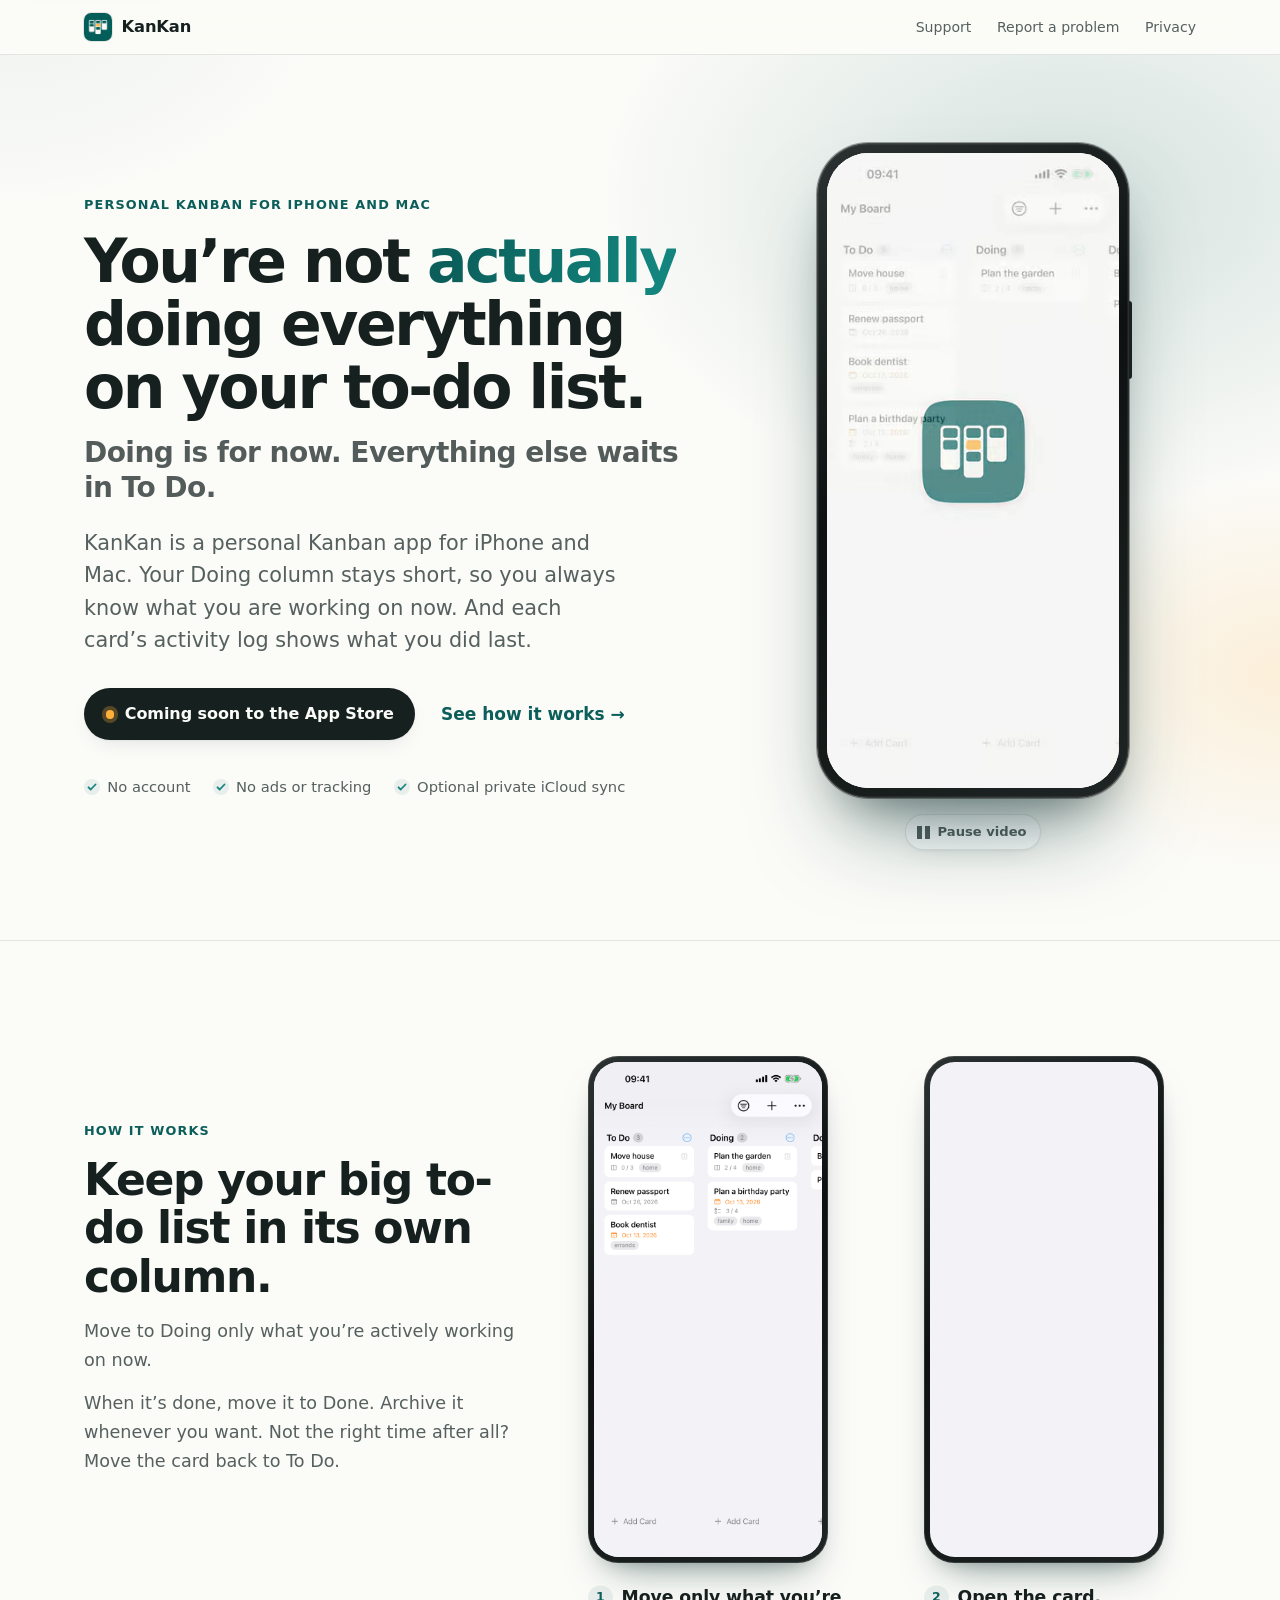
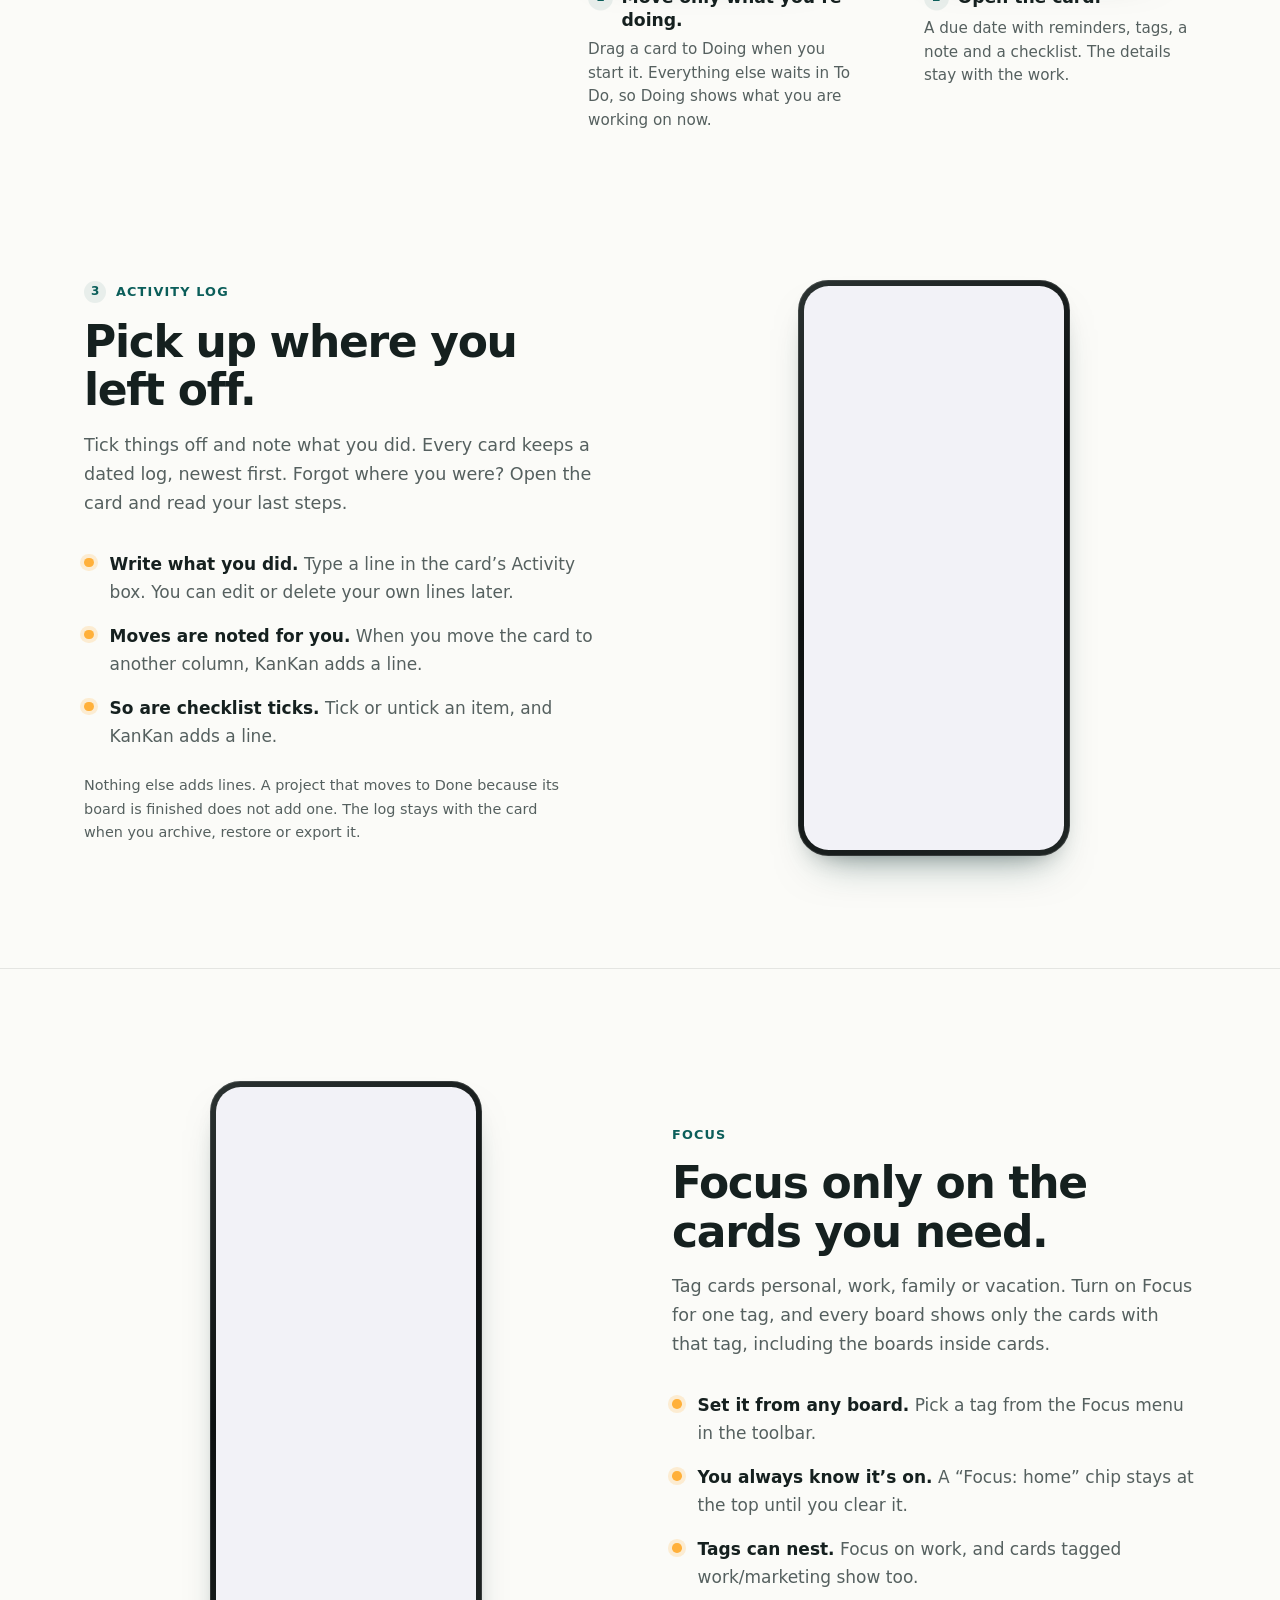
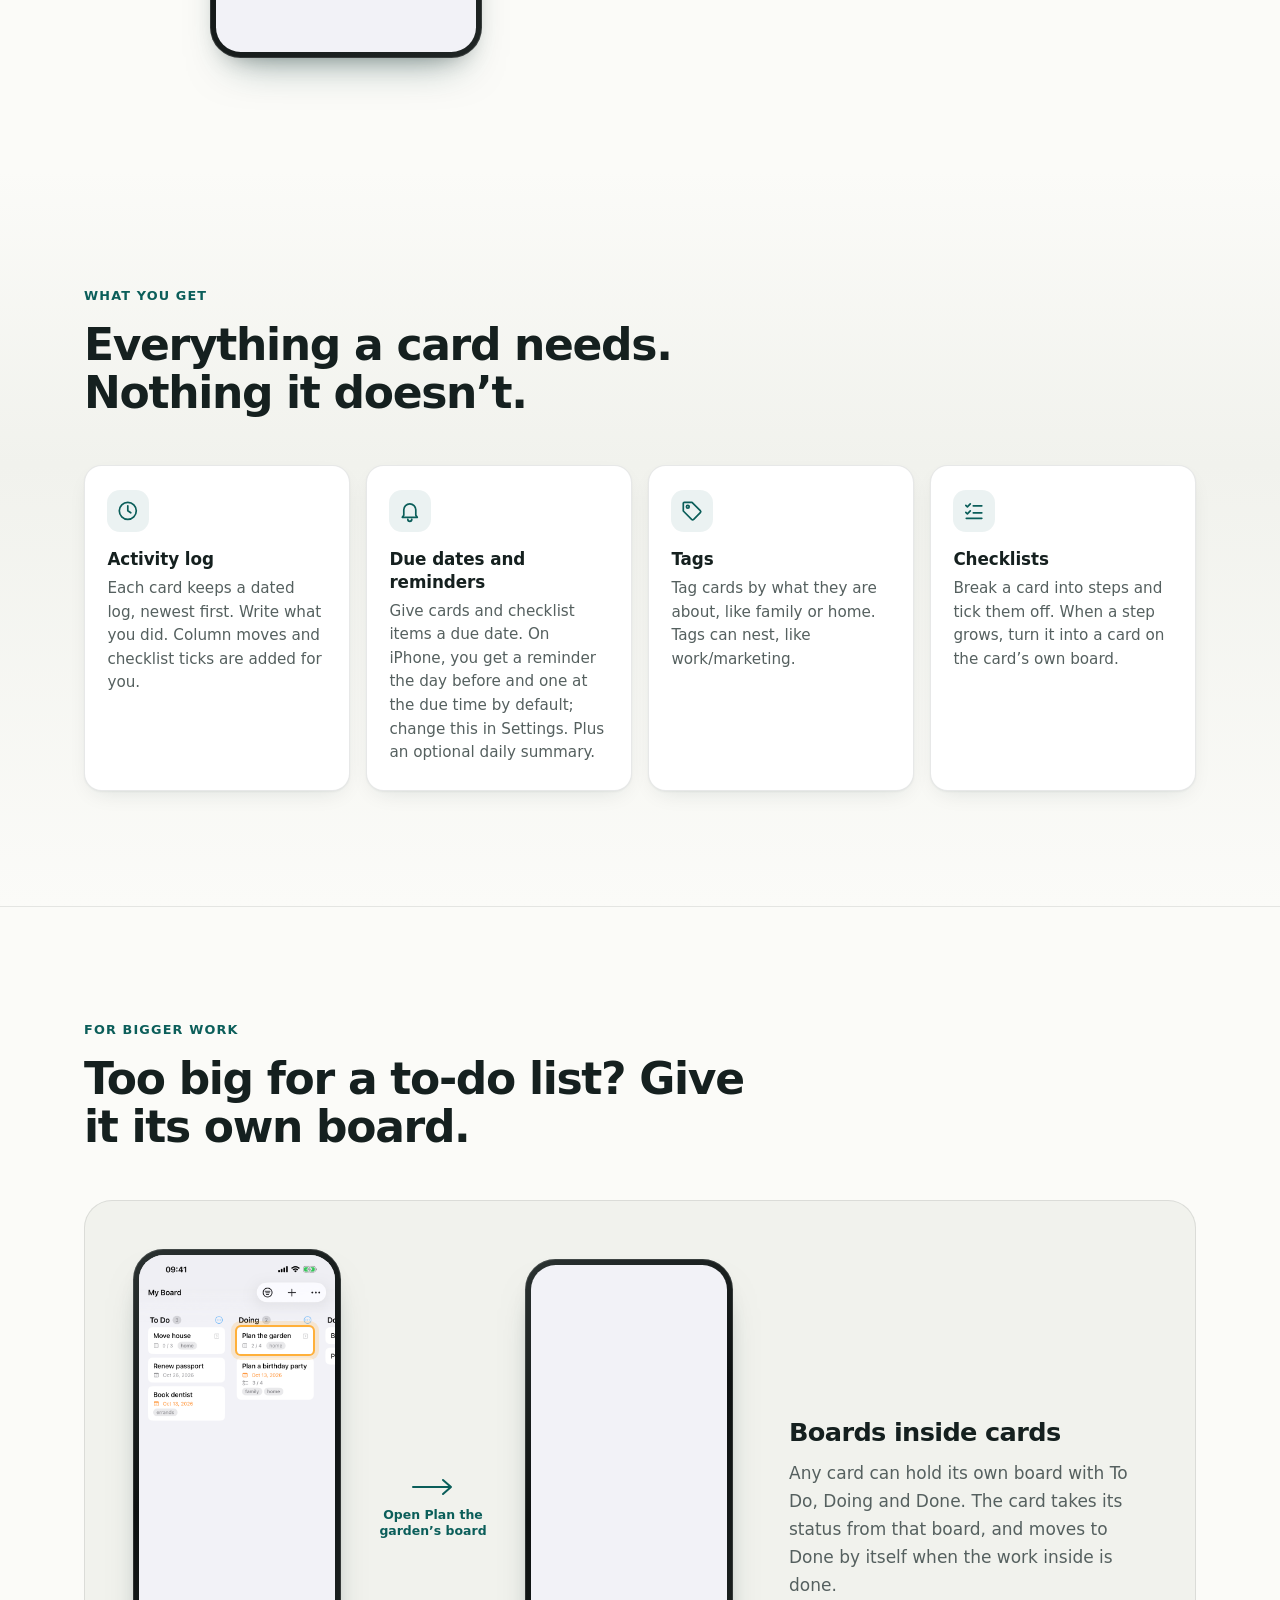
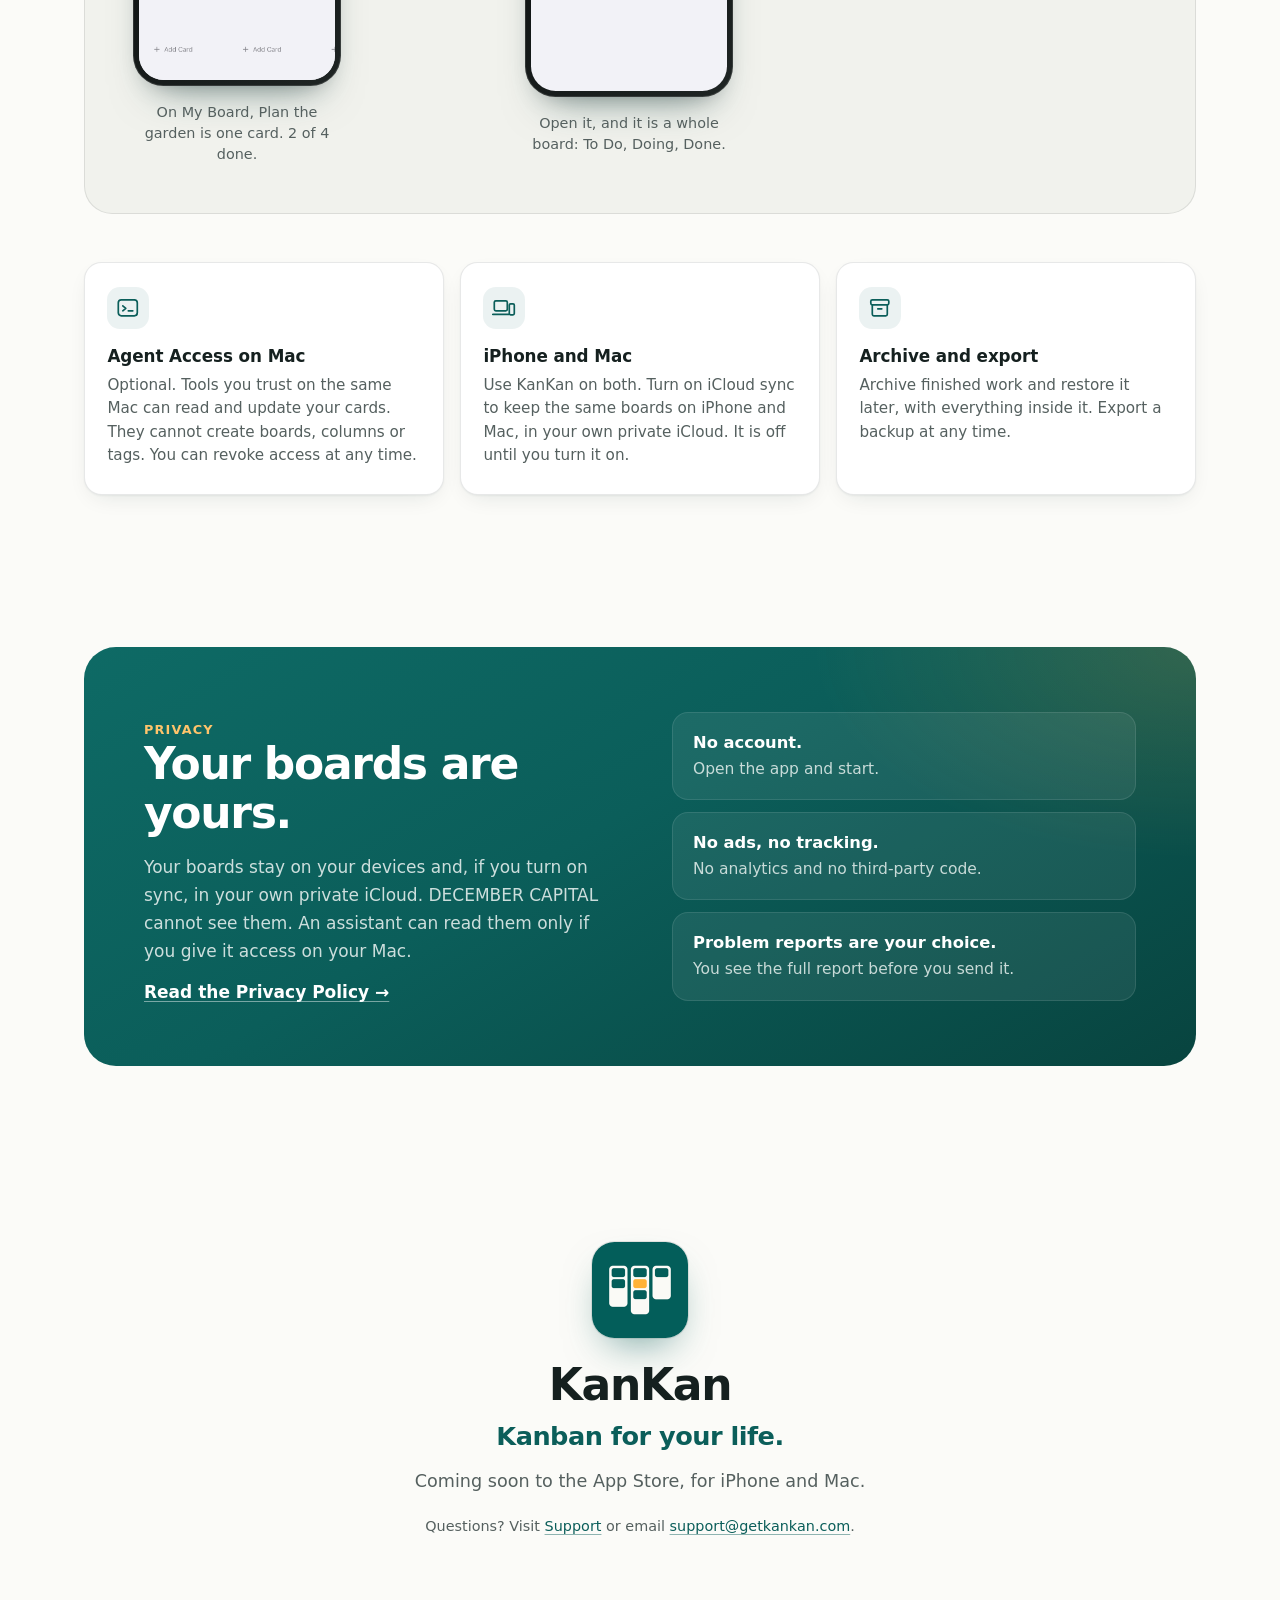
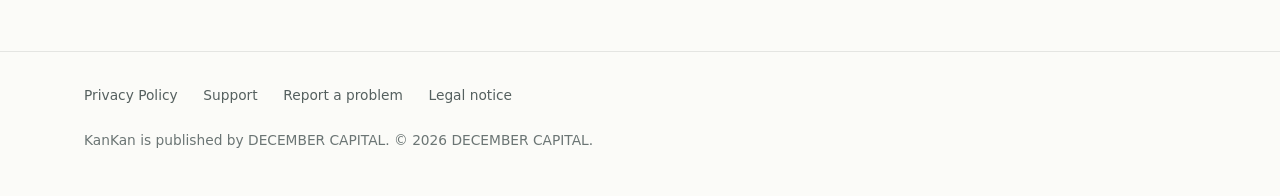
==== index.html @ d7be0c82 "New headline: "You're not actually doing everything on your to-do list." Subline "Doing is for now. " ====
<!doctype html>
<html lang="en">
<head>
<meta charset="utf-8">
<meta name="viewport" content="width=device-width,initial-scale=1">
<meta name="color-scheme" content="light dark">
<meta http-equiv="Content-Security-Policy" content="default-src 'none'; script-src 'self'; style-src 'self'; img-src 'self'; media-src 'self'; base-uri 'none'; form-action 'none'">
<meta name="referrer" content="no-referrer">
<title>KanKan: Kanban for your life, on iPhone and Mac</title>
<meta name="description" content="You&rsquo;re not actually doing everything on your to-do list. Doing is for now. KanKan is a personal Kanban app for iPhone and Mac, coming soon to the App Store.">
<link rel="canonical" href="https://getkankan.com/">
<link rel="icon" href="favicon-32.png" sizes="32x32" type="image/png">
<link rel="apple-touch-icon" href="apple-touch-icon.png">
<meta name="theme-color" content="#fbfbf8" media="(prefers-color-scheme: light)">
<meta name="theme-color" content="#0c1312" media="(prefers-color-scheme: dark)">
<meta property="og:type" content="website">
<meta property="og:site_name" content="KanKan">
<meta property="og:url" content="https://getkankan.com/">
<meta property="og:title" content="KanKan: Kanban for your life">
<meta property="og:description" content="You&rsquo;re not actually doing everything on your to-do list. Doing is for now. Everything else waits in To Do. A personal Kanban app for iPhone and Mac, coming soon to the App Store.">
<meta property="og:image" content="https://getkankan.com/og-image.png">
<meta property="og:image:width" content="1200">
<meta property="og:image:height" content="630">
<meta property="og:image:alt" content="The KanKan app icon and the words: You&rsquo;re not actually doing everything on your to-do list.">
<meta name="twitter:card" content="summary_large_image">
<meta name="twitter:title" content="KanKan: Kanban for your life">
<meta name="twitter:description" content="You&rsquo;re not actually doing everything on your to-do list. Doing is for now. A personal Kanban app for iPhone and Mac.">
<meta name="twitter:image" content="https://getkankan.com/og-image.png">
<meta name="twitter:image:alt" content="The KanKan app icon and the words: You&rsquo;re not actually doing everything on your to-do list.">
<link rel="stylesheet" href="style.css">
<script src="js/video.js" defer></script>
</head>
<body class="home">
<a class="skip" href="#main">Skip to content</a>
<div class="wrap">
<header><nav aria-label="Main"><a href="index.html"><strong>KanKan</strong></a> <a href="support.html">Support</a> <a href="contact.html">Report a problem</a> <a href="privacy.html">Privacy</a></nav></header>
<main id="main">

<section class="hero" aria-labelledby="hero-title">
<div class="inner hero-grid">
<div class="hero-copy">
<p class="eyebrow">Personal Kanban for iPhone and Mac</p>
<h1 id="hero-title">You&rsquo;re not <span class="brandword">actually</span> doing everything on your to-do list.</h1>
<p class="subline">Doing is for now. Everything else waits in To Do.</p>
<p class="lead">KanKan is a personal Kanban app for iPhone and Mac. Your Doing column stays short, so you always know what you are working on now. And each card&rsquo;s activity log shows what you did last.</p>
<div class="cta-row">
<p class="soon"><span class="dot" aria-hidden="true"></span>Coming soon to the App Store</p>
<a class="textlink" href="#how">See how it works <span aria-hidden="true">&rarr;</span></a>
</div>
<!-- APP_STORE_LINK: when the app is live, replace the "Coming soon" paragraph above with a link to the App Store URL. Use Apple's official badge artwork only as Apple's marketing guidelines allow. -->
<ul class="hero-facts">
<li>No account</li>
<li>No ads or tracking</li>
<li>Optional private iCloud sync</li>
</ul>
</div>
<figure class="device">
<div class="phone">
<div class="screen">
<picture><source srcset="media/kankan-preview-poster-dark.png" media="(prefers-color-scheme: dark)"><img class="poster" src="media/kankan-preview-poster.png" width="1320" height="2868" alt="The KanKan app icon."></picture>
<video id="hero-video" muted loop playsinline preload="none" disablepictureinpicture disableremoteplayback aria-hidden="true" tabindex="-1">
<source src="media/kankan-preview-dark.mp4" type="video/mp4" media="(prefers-color-scheme: dark)">
<source src="media/kankan-preview-dark.webm" type="video/webm" media="(prefers-color-scheme: dark)">
<source src="media/kankan-preview.mp4" type="video/mp4">
<source src="media/kankan-preview.webm" type="video/webm">
</video>
</div>
</div>
<figcaption class="vh">A 27-second screen recording of KanKan on iPhone, without sound. It starts on the KanKan app icon and fades into the app. On My Board, the card Plan a birthday party is dragged from To Do to Doing. The cards left in To Do show their due dates. The card opens, the checklist item Order the cake is ticked, and the line Ordered the cake: lemon, for 12 is typed into its activity log. The log shows the latest steps. Back on My Board, the card Plan the garden opens, then its own board. The clip ends on the KanKan icon with the words: Kanban for your life.</figcaption>
<button type="button" class="vbtn" id="vbtn" hidden><span class="vbtn-icon" aria-hidden="true"></span><span class="vbtn-label">Pause video</span></button>
</figure>
</div>
</section>

<section id="how" class="how" aria-labelledby="how-title">
<div class="inner">
<p class="eyebrow">How it works</p>
<h2 id="how-title">Keep your big to-do list in its own column.</h2>
<p class="section-lead">Move to Doing only what you&rsquo;re actively working on now.</p>
<p class="section-lead">When it&rsquo;s done, move it to Done. Archive it whenever you want. Not the right time after all? Move the card back to To Do.</p>
<ol class="walk walk-2">
<li>
<figure class="mini-phone"><picture><source srcset="img/app/lean-board-dark.png" media="(prefers-color-scheme: dark)"><img src="img/app/lean-board.png" width="1320" height="2868" loading="lazy" decoding="async" alt="My Board. To Do holds Move house, Renew passport and Book dentist, with due dates and tags. Doing holds only two cards: Plan the garden, with board progress 2 of 4, and Plan a birthday party, with a due date and checklist 3 of 4."></picture></figure>
<h3>Move only what you&rsquo;re doing.</h3>
<p>Drag a card to Doing when you start it. Everything else waits in To Do, so Doing shows what you are working on now.</p>
</li>
<li>
<figure class="mini-phone"><picture><source srcset="img/app/card-detail-dark.png" media="(prefers-color-scheme: dark)"><img src="img/app/card-detail.png" width="1320" height="2868" loading="lazy" decoding="async" alt="The card Plan a birthday party. Due Oct 13, 2026 at 09:00 with default reminders, the tags family and home, the note Saturday, 3 pm. Twelve guests, and a checklist at 3 of 4."></picture></figure>
<h3>Open the card.</h3>
<p>A due date with reminders, tags, a note and a checklist. The details stay with the work.</p>
</li>
</ol>
</div>
</section>

<section id="activity" class="activity" aria-labelledby="activity-title">
<div class="inner act-grid">
<div class="act-copy">
<p class="eyebrow"><span class="stepnum" aria-hidden="true">3</span>Activity log</p>
<h2 id="activity-title">Pick up where you left off.</h2>
<p class="section-lead">Tick things off and note what you did. Every card keeps a dated log, newest first. Forgot where you were? Open the card and read your last steps.</p>
<ul class="act-list">
<li><strong>Write what you did.</strong> Type a line in the card&rsquo;s Activity box. You can edit or delete your own lines later.</li>
<li><strong>Moves are noted for you.</strong> When you move the card to another column, KanKan adds a line.</li>
<li><strong>So are checklist ticks.</strong> Tick or untick an item, and KanKan adds a line.</li>
</ul>
<p class="meta">Nothing else adds lines. A project that moves to Done because its board is finished does not add one. The log stays with the card when you archive, restore or export it.</p>
</div>
<div class="act-shots">
<figure class="mini-phone"><picture><source srcset="img/app/activity-log-dark.png" media="(prefers-color-scheme: dark)"><img src="img/app/activity-log.png" width="1320" height="2868" loading="lazy" decoding="async" alt="The checklist and Activity log of Plan a birthday party. Order the cake is ticked. The log, newest first: Ordered the cake: lemon, for 12. Ticked: Order the cake. Moved: To Do to Doing. Venue confirmed for Saturday, 3 pm. Asked Sam for the final guest list. Ticked: Book the venue. Ticked: Send invitations. Each line has a date and time."></picture></figure>
</div>
</div>
</section>

<section id="focus" class="activity focus-sec" aria-labelledby="focus-title">
<div class="inner act-grid">
<div class="act-shots">
<figure class="mini-phone"><picture><source srcset="img/app/focus-dark.png" media="(prefers-color-scheme: dark)"><img src="img/app/focus.png" width="1320" height="2868" loading="lazy" decoding="async" alt="My Board with the chip Focus: home. Only cards tagged home are shown: Move house in To Do, and Plan the garden and Plan a birthday party in Doing."></picture></figure>
</div>
<div class="act-copy">
<p class="eyebrow">Focus</p>
<h2 id="focus-title">Focus only on the cards you need.</h2>
<p class="section-lead">Tag cards personal, work, family or vacation. Turn on Focus for one tag, and every board shows only the cards with that tag, including the boards inside cards.</p>
<ul class="act-list">
<li><strong>Set it from any board.</strong> Pick a tag from the Focus menu in the toolbar.</li>
<li><strong>You always know it&rsquo;s on.</strong> A &ldquo;Focus: home&rdquo; chip stays at the top until you clear it.</li>
<li><strong>Tags can nest.</strong> Focus on work, and cards tagged work/marketing show too.</li>
</ul>
</div>
</div>
</section>

<section id="features" class="features" aria-labelledby="features-title">
<div class="inner">
<p class="eyebrow">What you get</p>
<h2 id="features-title">Everything a card needs. Nothing it doesn&rsquo;t.</h2>
<ul class="feature-grid fg-4">
<li><svg class="ficon" viewBox="0 0 24 24" aria-hidden="true"><circle cx="12" cy="12" r="8.5"/><path d="M12 7v5l3 2"/></svg><h3>Activity log</h3><p>Each card keeps a dated log, newest first. Write what you did. Column moves and checklist ticks are added for you.</p></li>
<li><svg class="ficon" viewBox="0 0 24 24" aria-hidden="true"><path d="M6 16.5V11a6 6 0 0 1 12 0v5.5l1.5 2h-15zM10 20.5a2 2 0 0 0 4 0"/></svg><h3>Due dates and reminders</h3><p>Give cards and checklist items a due date. On iPhone, you get a reminder the day before and one at the due time by default; change this in Settings. Plus an optional daily summary.</p></li>
<li><svg class="ficon" viewBox="0 0 24 24" aria-hidden="true"><path d="M3.5 12.2V4.5a1 1 0 0 1 1-1h7.7l8.3 8.3a1.5 1.5 0 0 1 0 2.1l-6.6 6.6a1.5 1.5 0 0 1-2.1 0z"/><circle cx="8" cy="8" r="1.4"/></svg><h3>Tags</h3><p>Tag cards by what they are about, like family or home. Tags can nest, like work/marketing.</p></li>
<li><svg class="ficon" viewBox="0 0 24 24" aria-hidden="true"><path d="M4 6.5l1.6 1.6L8.5 5M4 13.5l1.6 1.6 2.9-3.1M11.5 7h8.5M11.5 14h8.5M4.5 19.5h15.5"/></svg><h3>Checklists</h3><p>Break a card into steps and tick them off. When a step grows, turn it into a card on the card&rsquo;s own board.</p></li>
</ul>
</div>
</section>

<section id="bigger" class="bigger" aria-labelledby="bigger-title">
<div class="inner">
<p class="eyebrow">For bigger work</p>
<h2 id="bigger-title">Too big for a to-do list? Give it its own board.</h2>
<div class="nest2">
<figure class="nest-step">
<div class="mini-phone"><div class="hl"><picture><source srcset="img/app/lean-board-dark.png" media="(prefers-color-scheme: dark)"><img src="img/app/lean-board.png" width="1320" height="2868" loading="lazy" decoding="async" alt="My Board. In the Doing column, the card Plan the garden shows a board icon and 2 / 4."></picture><span class="ring" aria-hidden="true"></span></div></div>
<figcaption>On My Board, Plan the garden is one card. 2 of 4 done.</figcaption>
</figure>
<div class="nest-arrow" aria-hidden="true"><svg viewBox="0 0 48 24" width="48" height="24" fill="none" stroke="currentColor" stroke-width="2" stroke-linecap="round" stroke-linejoin="round"><path d="M4 12h38M34 5l8 7-8 7"/></svg><span>Open Plan the garden&rsquo;s board</span></div>
<figure class="nest-step">
<div class="mini-phone"><picture><source srcset="img/app/sub-board-dark.png" media="(prefers-color-scheme: dark)"><img src="img/app/sub-board.png" width="1320" height="2868" loading="lazy" decoding="async" alt="The board inside the card Plan the garden. To Do: Plant tomatoes. Doing: Build raised beds, due Oct 17, 2026, checklist 2 of 4."></picture></div>
<figcaption>Open it, and it is a whole board: To Do, Doing, Done.</figcaption>
</figure>
<div class="nest-text"><h3>Boards inside cards</h3><p>Any card can hold its own board with To Do, Doing and Done. The card takes its status from that board, and moves to Done by itself when the work inside is done.</p></div>
</div>
<ul class="feature-grid fg-3">
<li><svg class="ficon" viewBox="0 0 24 24" aria-hidden="true"><rect x="2.5" y="4" width="19" height="16" rx="3"/><path d="M7 10l3 2.5L7 15M12.5 15h4.5"/></svg><h3>Agent Access on Mac</h3><p>Optional. Tools you trust on the same Mac can read and update your cards. They cannot create boards, columns or tags. You can revoke access at any time.</p></li>
<li><svg class="ficon" viewBox="0 0 24 24" aria-hidden="true"><rect x="2.5" y="5" width="13" height="10" rx="1.5"/><path d="M1 18.5h16"/><rect x="17.5" y="8" width="5" height="11" rx="1.3"/></svg><h3>iPhone and Mac</h3><p>Use KanKan on both. Turn on iCloud sync to keep the same boards on iPhone and Mac, in your own private iCloud. It is off until you turn it on.</p></li>
<li><svg class="ficon" viewBox="0 0 24 24" aria-hidden="true"><rect x="3" y="4" width="18" height="5" rx="1.5"/><path d="M4.5 9v9.5a1.5 1.5 0 0 0 1.5 1.5h12a1.5 1.5 0 0 0 1.5-1.5V9M10 13h4"/></svg><h3>Archive and export</h3><p>Archive finished work and restore it later, with everything inside it. Export a backup at any time.</p></li>
</ul>
</div>
</section>

<section class="privacy-band" aria-labelledby="privacy-title">
<div class="inner">
<div class="band">
<div>
<p class="eyebrow">Privacy</p>
<h2 id="privacy-title">Your boards are yours.</h2>
<p>Your boards stay on your devices and, if you turn on sync, in your own private iCloud. DECEMBER CAPITAL cannot see them. An assistant can read them only if you give it access on your Mac.</p>
<p><a href="privacy.html">Read the Privacy Policy <span aria-hidden="true">&rarr;</span></a></p>
</div>
<ul class="band-list">
<li><strong>No account.</strong> Open the app and start.</li>
<li><strong>No ads, no tracking.</strong> No analytics and no third-party code.</li>
<li><strong>Problem reports are your choice.</strong> You see the full report before you send it.</li>
</ul>
</div>
</div>
</section>

<section class="closing" aria-labelledby="closing-title">
<div class="inner">
<img class="closing-icon" src="img/kankan-icon-192.png" width="96" height="96" alt="KanKan app icon">
<h2 id="closing-title">KanKan</h2>
<p class="tagline">Kanban for your life.</p>
<p class="closing-lead">Coming soon to the App Store, for iPhone and Mac.</p>
<p class="meta">Questions? Visit <a href="support.html">Support</a> or email <a href="mailto:support@getkankan.com">support@getkankan.com</a>.</p>
</div>
</section>

</main>
<footer><a href="privacy.html">Privacy Policy</a><a href="support.html">Support</a><a href="contact.html">Report a problem</a><a href="mentions-legales.html">Legal notice</a><p>KanKan is published by DECEMBER CAPITAL. &copy; 2026 DECEMBER CAPITAL.</p></footer>
</div>
</body>
</html>
---- style.css ----
/* KanKan website. One shared stylesheet. No external fonts or assets. */

:root{
  --bg:#fbfbf8;--bg-elev:#ffffff;--fg:#15201f;--muted:#55605f;--faint:#6b7574;
  --brand:#0b5e5a;--brand-ink:#fafaf6;--brand-soft:rgba(11,94,90,.08);
  --accent:#ffb03a;--accent-soft:rgba(255,176,58,.2);--accent-ink:#8a5300;
  --link:#0b5e5a;--focus:#0b7c76;
  --rule:rgba(21,32,31,.1);--card:#f1f2ed;
  --shadow:0 1px 2px rgba(11,42,40,.05),0 8px 24px -10px rgba(11,42,40,.14);
  --error:#b3261e;--ok:#1e7a3a;--field:#fff;
  --header-bg:rgba(251,251,248,.78);
  --radius:1.1rem;--max:72rem;
  color-scheme:light dark;
}
@media (prefers-color-scheme:dark){:root{
  --bg:#0c1312;--bg-elev:#141d1c;--fg:#ecf1ef;--muted:#a3b0ae;--faint:#83908e;
  --brand:#0e5a56;--brand-ink:#f4f7f5;--brand-soft:rgba(94,208,197,.1);
  --accent:#ffb03a;--accent-soft:rgba(255,176,58,.16);--accent-ink:#ffc46b;
  --link:#6fd3c8;--focus:#6fd3c8;
  --rule:rgba(236,241,239,.1);--card:#162120;
  --shadow:0 1px 2px rgba(0,0,0,.3),0 10px 28px -12px rgba(0,0,0,.55);
  --error:#ff8a80;--ok:#7ddc94;--field:#141d1c;
  --header-bg:rgba(12,19,18,.72);
}}

*{box-sizing:border-box}
html{-webkit-text-size-adjust:100%;text-size-adjust:100%;scroll-padding-top:4.5rem}
@media (prefers-reduced-motion:no-preference){html{scroll-behavior:smooth}}
body{margin:0;background:var(--bg);color:var(--fg);font:17px/1.65 system-ui,-apple-system,BlinkMacSystemFont,"Segoe UI",Roboto,"Helvetica Neue",sans-serif;-webkit-font-smoothing:antialiased;-moz-osx-font-smoothing:grayscale;overflow-x:clip;text-rendering:optimizeLegibility}
img,svg,video{display:block;max-width:100%}

/* Page column (legal, support, contact, 404) */
.wrap{max-width:42rem;margin:0 auto;padding:0 1.25rem 0}
main{padding:2.5rem 0 4rem}

/* Type */
h1{font-size:clamp(2.1rem,5.5vw,2.75rem);line-height:1.08;letter-spacing:-.03em;font-weight:700;margin:1rem 0 1rem}
h2{font-size:1.4rem;line-height:1.25;letter-spacing:-.015em;font-weight:650;margin:2.75rem 0 .6rem}
h3{font-size:1.06rem;line-height:1.35;letter-spacing:-.005em;font-weight:620;margin:1.75rem 0 .3rem}
p,li{margin:.6rem 0}
ul,ol{padding-left:1.3rem}
strong{font-weight:620}
a{color:var(--link);text-decoration-thickness:.07em;text-underline-offset:.18em;text-decoration-color:color-mix(in srgb,currentColor 45%,transparent)}
a:hover{text-decoration-color:currentColor}
code{font-family:ui-monospace,SFMono-Regular,Menlo,monospace;font-size:.86em;background:var(--card);border-radius:.35rem;padding:.12em .38em;word-break:break-word}
.lead{font-size:1.2rem;line-height:1.55;color:var(--muted)}
.meta{color:var(--muted);font-size:.9rem}
.note{background:var(--card);border:1px solid var(--rule);border-radius:var(--radius);padding:.35rem 1.25rem}
p.note{padding:1rem 1.25rem}

/* Focus */
:focus{outline:none}
:focus-visible{outline:3px solid var(--focus);outline-offset:3px;border-radius:.3rem}
.badge:focus,a:focus-visible{outline:3px solid var(--focus);outline-offset:3px}

.skip{position:absolute;left:1rem;top:-4rem;z-index:50;background:var(--bg-elev);color:var(--fg);padding:.6rem 1rem;border-radius:.6rem;box-shadow:var(--shadow)}
.skip:focus{top:.6rem}

/* Header: full width bar on every page, content on a 72rem column */
header{position:sticky;top:0;z-index:20;margin-inline:calc(50% - 50vw);padding-inline:max(1.25rem,calc(50vw - var(--max) / 2 + 1.25rem));background:var(--header-bg);-webkit-backdrop-filter:saturate(180%) blur(18px);backdrop-filter:saturate(180%) blur(18px);border-bottom:1px solid var(--rule)}
header nav{display:flex;align-items:center;gap:1.6rem;min-height:3.4rem;font-size:.88rem;border:0;margin:0;padding:0}
header nav a{color:var(--muted);text-decoration:none;margin:0;transition:color .15s}
header nav a:hover{color:var(--fg)}
header nav a:first-child{display:inline-flex;align-items:center;gap:.6rem;margin-right:auto;color:var(--fg);font-size:1.02rem;letter-spacing:-.01em}
header nav a:first-child strong{font-weight:680}
header nav a:first-child::before{content:"";flex:none;width:1.75rem;height:1.75rem;border-radius:.45rem;background:url(img/kankan-icon-128.png) center/cover no-repeat;box-shadow:0 0 0 1px var(--rule)}
@media (max-width:30rem){
  header nav{gap:1.05rem;font-size:.84rem}
  header nav a:first-child strong{position:absolute;width:1px;height:1px;overflow:hidden;clip:rect(0 0 0 0);clip-path:inset(50%);white-space:nowrap}
}

/* Footer */
footer{margin-inline:calc(50% - 50vw);padding:2.25rem max(1.25rem,calc(50vw - var(--max) / 2 + 1.25rem)) 2.75rem;border-top:1px solid var(--rule);display:flex;flex-wrap:wrap;gap:.5rem 1.6rem;color:var(--muted);font-size:.86rem}
footer a{color:var(--muted);text-decoration:none;margin:0}
footer a:hover{color:var(--fg);text-decoration:underline}
footer p{flex-basis:100%;margin:.9rem 0 0;color:var(--faint)}

/* Legacy */
.badge{display:inline-block;margin:1rem 0;padding:.7rem 1.2rem;border:2px solid var(--fg);border-radius:.6rem;font-weight:600;text-decoration:none;color:var(--fg)}

/* ---------- Contact form (contact.html + contact.js) ---------- */
.field{display:flex;flex-direction:column;gap:.35rem;margin:1.2rem 0}
.field label,legend{font-weight:620}
textarea,input[type=email]{width:100%;font:inherit;color:var(--fg);background:var(--field);border:1px solid color-mix(in srgb,var(--muted) 55%,transparent);border-radius:.7rem;padding:.65rem .8rem}
textarea{min-height:10rem;resize:vertical}
fieldset.kind{border:0;margin:1.2rem 0 0;padding:0}
.check{display:flex;align-items:center;gap:.5rem;margin:.4rem 0;font-weight:400}
.check input{width:1.15rem;height:1.15rem;margin:0;accent-color:var(--brand)}
.button{font:inherit;font-weight:620;color:var(--brand-ink);background:var(--brand);border:1.5px solid var(--brand);border-radius:999px;padding:.6rem 1.5rem;cursor:pointer;min-height:44px;transition:filter .15s}
.button:hover{filter:brightness(1.1)}
.button:disabled{opacity:.55;cursor:progress}
.button.secondary{color:var(--fg);background:transparent;border-color:color-mix(in srgb,var(--fg) 30%,transparent)}
textarea:focus,input:focus,.button:focus,summary:focus,.report-text:focus,#done-heading:focus{outline:3px solid var(--focus);outline-offset:2px}
.status{min-height:1.6em}
.status-error{color:var(--error);font-weight:620}
.report-box{padding:.5rem 1.25rem 1.1rem;margin:1.4rem 0}
.report-box h2{margin-top:.7rem;font-size:1.12rem}
summary{cursor:pointer;color:var(--link)}
.report-text{white-space:pre-wrap;word-break:break-word;max-height:20rem;overflow:auto;font-size:.85rem;background:var(--bg);border:1px solid var(--rule);border-radius:.6rem;padding:.7rem}
.reference{font-family:ui-monospace,SFMono-Regular,Menlo,monospace}
[hidden]{display:none!important}
.ph{background:#fff3b0;color:#000;padding:0 .2em;border-radius:.2em}
.actions{display:flex;flex-wrap:wrap;gap:.7rem;margin:1rem 0}

/* ====================== Home page ====================== */
.home .wrap{max-width:none;padding:0}
.home main{padding:0}
.inner{max-width:var(--max);margin:0 auto;padding:0 1.25rem}
.home section{position:relative}
.eyebrow{font-size:.8rem;font-weight:650;letter-spacing:.09em;text-transform:uppercase;color:var(--link);margin:0 0 .9rem}
.home h2{font-size:clamp(1.85rem,4.2vw,2.75rem);line-height:1.1;letter-spacing:-.03em;font-weight:700;margin:0 0 1rem;max-width:22ch}

/* Hero */
.hero{padding:clamp(2.5rem,7vw,5.5rem) 0 clamp(3rem,7vw,6rem);overflow:hidden;isolation:isolate}
.hero::before{content:"";position:absolute;inset:-20% -10% auto;height:120%;z-index:-1;
  background:radial-gradient(42rem 28rem at 78% 30%,rgba(11,94,90,.16),transparent 70%),radial-gradient(26rem 18rem at 92% 75%,rgba(255,176,58,.16),transparent 70%),radial-gradient(30rem 20rem at 8% 10%,rgba(11,94,90,.06),transparent 70%)}
@media (prefers-color-scheme:dark){.hero::before{background:radial-gradient(42rem 28rem at 78% 30%,rgba(63,183,174,.2),transparent 70%),radial-gradient(26rem 18rem at 92% 75%,rgba(255,176,58,.1),transparent 70%),radial-gradient(30rem 20rem at 8% 10%,rgba(63,183,174,.07),transparent 70%)}}
.hero-grid{display:grid;grid-template-columns:minmax(0,1.15fr) minmax(0,.85fr);gap:clamp(2rem,5vw,4rem);align-items:center}
.hero h1{font-size:clamp(2.2rem,4.7vw,3.75rem);line-height:1.05;letter-spacing:-.04em;font-weight:750;margin:0 0 1rem;max-width:16ch}
.subline{font-size:clamp(1.35rem,2.4vw,1.75rem);line-height:1.25;letter-spacing:-.02em;font-weight:620;color:var(--fg);margin:0 0 1.4rem;opacity:.72}
.brandword{color:var(--brand);background:linear-gradient(100deg,#0b5e5a 10%,#13857e 90%);-webkit-background-clip:text;background-clip:text;-webkit-text-fill-color:transparent}
@media (prefers-color-scheme:dark){.brandword{background:linear-gradient(100deg,#6fd3c8 10%,#a6e6dd 90%);-webkit-background-clip:text;background-clip:text}}
.hero .lead{font-size:clamp(1.12rem,1.8vw,1.3rem);max-width:34rem;margin:0 0 2rem}
.cta-row{display:flex;flex-wrap:wrap;align-items:center;gap:1rem 1.6rem}
.soon{display:inline-flex;align-items:center;gap:.65rem;margin:0;padding:.8rem 1.35rem;border-radius:999px;background:var(--fg);color:var(--bg);font-weight:620;font-size:1rem;letter-spacing:-.005em;box-shadow:var(--shadow)}
.soon .dot{width:.55rem;height:.55rem;border-radius:50%;background:var(--accent);box-shadow:0 0 0 4px rgba(255,176,58,.28)}
.textlink{font-weight:600;text-decoration:none}
.textlink:hover{text-decoration:underline}
.hero-facts{list-style:none;padding:0;margin:2.2rem 0 0;display:flex;flex-wrap:wrap;gap:.5rem 1.4rem;color:var(--muted);font-size:.92rem}
.hero-facts li{margin:0;display:flex;align-items:center;gap:.45rem}
.hero-facts li::before{content:"";width:1rem;height:1rem;flex:none;border-radius:50%;background:var(--brand-soft) url(img/check.svg) center/100% no-repeat}

/* Phone frame + video slot */
.device{margin:0;display:flex;justify-content:center}
.phone{position:relative;width:min(19.5rem,74vw);padding:.62rem;border-radius:3.2rem;background:linear-gradient(145deg,#2b3231,#0d1111 45%,#1f2524);box-shadow:inset 0 0 0 1.5px rgba(255,255,255,.12),0 0 0 1px rgba(0,0,0,.35),0 50px 90px -30px rgba(11,60,57,.55),0 30px 50px -30px rgba(0,0,0,.45)}
.phone::before{content:"";position:absolute;right:-3px;top:24%;width:3px;height:12%;border-radius:0 3px 3px 0;background:#1a1f1f}
.screen{position:relative;aspect-ratio:1320/2868;border-radius:2.6rem;overflow:hidden;background:#f4f4ef;transform:translateZ(0)}
.screen img,.screen video{position:absolute;inset:0;width:100%;height:100%;object-fit:cover}
.screen picture{position:absolute;inset:0}
html:not(.js) .screen video{display:none}
.device{flex-direction:column;align-items:center;gap:1rem}
.vbtn{display:inline-flex;align-items:center;gap:.5rem;font:inherit;font-size:.82rem;font-weight:600;color:var(--muted);background:var(--bg-elev);border:1px solid var(--rule);border-radius:999px;padding:.4rem .85rem .4rem .65rem;min-height:2.25rem;cursor:pointer;box-shadow:var(--shadow)}
.vbtn:hover{color:var(--fg)}
.vbtn-icon{width:.8rem;height:.8rem;background:linear-gradient(90deg,currentColor 0 35%,transparent 35% 65%,currentColor 65%)}
.vbtn.is-paused .vbtn-icon{background:currentColor;clip-path:polygon(10% 0,100% 50%,10% 100%)}
.vh{position:absolute;width:1px;height:1px;overflow:hidden;clip:rect(0 0 0 0);clip-path:inset(50%);white-space:nowrap}

/* How it works */
.how{padding:clamp(4rem,9vw,7.5rem) 0;border-top:1px solid var(--rule)}
.section-lead{color:var(--muted);font-size:1.1rem;margin:0;max-width:36rem}
.walk{list-style:none;counter-reset:step;padding:0;margin:3rem 0 0;display:grid;grid-template-columns:repeat(4,minmax(0,1fr));gap:2rem 1.5rem}
.walk li{counter-increment:step;margin:0}
.walk h3{margin:1.4rem 0 .35rem;font-size:1.08rem;display:flex;align-items:baseline;gap:.55rem}
.walk h3::before{content:counter(step);flex:none;display:inline-grid;place-items:center;width:1.55rem;height:1.55rem;border-radius:50%;background:var(--brand-soft);color:var(--link);font-size:.78rem;font-weight:700;transform:translateY(-.1rem)}
.walk p{margin:0;color:var(--muted);font-size:.95rem;line-height:1.55}
.mini-phone{margin:0;padding:.38rem;border-radius:1.9rem;background:linear-gradient(145deg,#2b3231,#0d1111 45%,#1f2524);box-shadow:inset 0 0 0 1px rgba(255,255,255,.12),0 24px 44px -24px rgba(11,60,57,.5),0 12px 24px -16px rgba(0,0,0,.35);max-width:15rem}
.mini-phone img{width:100%;height:auto;border-radius:1.55rem;background:#f2f2f7}
@media (prefers-color-scheme:dark){.mini-phone img{background:#000}.mini-phone,.phone{outline:1px solid rgba(255,255,255,.1);outline-offset:0}}


/* Activity log */
.activity{padding:clamp(4rem,9vw,7rem) 0;border-top:1px solid var(--rule)}
.act-grid{display:grid;grid-template-columns:minmax(0,1fr) minmax(0,1fr);gap:clamp(2rem,5vw,4.5rem);align-items:center}
.act-list{list-style:none;padding:0;margin:2rem 0 1.5rem;display:grid;gap:1rem}
.act-list li{margin:0;padding-left:1.6rem;position:relative;color:var(--muted)}
.act-list li::before{content:"";position:absolute;left:0;top:.5rem;width:.6rem;height:.6rem;border-radius:50%;background:var(--accent);box-shadow:0 0 0 4px var(--accent-soft)}
.act-list strong{color:var(--fg)}
.act-copy .meta{max-width:30rem}
.act-shots{display:flex;justify-content:center}
.act-shots .mini-phone{width:100%;max-width:17rem}
.stepnum{display:inline-grid;place-items:center;width:1.4rem;height:1.4rem;border-radius:50%;background:var(--brand-soft);color:var(--link);font-size:.75rem;letter-spacing:0;margin-right:.6rem;vertical-align:.05rem}
.walk-2{grid-template-columns:repeat(2,minmax(0,17rem));gap:2rem 4rem}
.activity{border-top:0;padding-top:clamp(1rem,3vw,2rem)}
.feature-grid.fg-4{grid-template-columns:repeat(4,minmax(0,1fr))}
.how .inner{display:grid;grid-template-columns:minmax(0,1fr) auto;column-gap:clamp(2rem,5vw,4.5rem);align-items:start}
.how .inner>*:not(.walk){grid-column:1}
.how .inner{grid-template-rows:auto auto auto auto 1fr}
.how .walk-2{grid-column:2;grid-row:1 / span 5;margin:0}
.how .section-lead+.section-lead{margin-top:.9rem}
.how .eyebrow{margin-top:4rem}
.bigger{padding:clamp(4rem,9vw,7rem) 0;border-top:1px solid var(--rule)}
.pair{display:grid;grid-template-columns:repeat(2,minmax(0,1fr));gap:1.5rem;margin:3rem 0 1rem}
.pair-item{display:grid;grid-template-columns:minmax(0,11.5rem) minmax(0,1fr);gap:1.75rem;align-items:center;padding:clamp(1.25rem,2.5vw,2rem);border-radius:1.6rem;background:var(--card);border:1px solid var(--rule)}
.pair-item h3{margin:0 0 .45rem;font-size:1.2rem;letter-spacing:-.015em}
.pair-item p{margin:0;color:var(--muted);font-size:.97rem;line-height:1.55}
.pair-1{grid-template-columns:1fr}
.pair-1 .pair-item{grid-template-columns:minmax(0,13rem) minmax(0,1fr);gap:clamp(2rem,6vw,5rem);padding:clamp(1.5rem,4vw,3rem) clamp(1.5rem,5vw,4rem)}
.pair-1 .pair-item h3{font-size:clamp(1.35rem,2.4vw,1.75rem);letter-spacing:-.025em;margin-bottom:.7rem}
.pair-1 .pair-item p{font-size:1.05rem;max-width:34rem}
.focus-sec{border-top:1px solid var(--rule);padding-top:clamp(4rem,9vw,7rem)}
.nest2{display:grid;grid-template-columns:minmax(0,13rem) auto minmax(0,13rem) minmax(0,1fr);gap:1.5rem 2rem;align-items:center;margin:3rem 0 1.5rem;padding:clamp(1.5rem,4vw,3rem);border-radius:1.75rem;background:var(--card);border:1px solid var(--rule)}
.nest-step{margin:0}
.nest-step figcaption{margin-top:1rem;font-size:.9rem;line-height:1.45;color:var(--muted);text-align:center}
.nest-arrow{display:flex;flex-direction:column;align-items:center;gap:.5rem;max-width:7.5rem;text-align:center;color:var(--link);font-size:.78rem;font-weight:650;line-height:1.3}
.nest-text{padding-left:clamp(0rem,2vw,1.5rem)}
.nest-text h3{margin:0 0 .6rem;font-size:clamp(1.3rem,2.2vw,1.6rem);letter-spacing:-.025em}
.nest-text p{margin:0;color:var(--muted)}
.hl{position:relative}
.hl .ring{position:absolute;left:49.96%;top:16.98%;width:39.09%;height:6.31%;border-radius:5% / 14.4%;box-shadow:0 0 0 2px var(--accent),0 0 0 6px var(--accent-soft);pointer-events:none}
.tagline{font-size:clamp(1.3rem,2.6vw,1.6rem);font-weight:620;letter-spacing:-.02em;color:var(--link);margin:0 0 .6rem}

/* Features */
.features{padding:clamp(4rem,9vw,7.5rem) 0;background:linear-gradient(180deg,transparent,var(--card) 40%,transparent)}
.feature-grid{list-style:none;padding:0;margin:3rem 0 0;display:grid;grid-template-columns:repeat(3,minmax(0,1fr));gap:1rem}
.feature-grid li{margin:0;padding:1.5rem 1.4rem 1.6rem;background:var(--bg-elev);border:1px solid var(--rule);border-radius:var(--radius);box-shadow:var(--shadow)}
.feature-grid h3{margin:1rem 0 .4rem;font-size:1.05rem}
.feature-grid p{margin:0;color:var(--muted);font-size:.95rem;line-height:1.55}
.ficon{width:2.6rem;height:2.6rem;padding:.55rem;border-radius:.8rem;background:var(--brand-soft);fill:none;stroke:var(--link);stroke-width:1.7;stroke-linecap:round;stroke-linejoin:round}

/* Privacy band */
.privacy-band{padding:clamp(1rem,4vw,2.5rem) 0 clamp(4rem,8vw,6rem)}
.band{display:grid;grid-template-columns:minmax(0,1fr) minmax(0,1fr);gap:clamp(2rem,5vw,4rem);align-items:center;padding:clamp(2rem,5vw,3.75rem);border-radius:2rem;background:radial-gradient(40rem 22rem at 100% 0,rgba(255,176,58,.16),transparent 60%),linear-gradient(150deg,#0e6a65,#0b5e5a 45%,#08443f);color:#eef5f3}
@media (prefers-color-scheme:dark){.band{background:radial-gradient(40rem 22rem at 100% 0,rgba(255,176,58,.1),transparent 60%),linear-gradient(150deg,#0f4f4b,#0b3d3a 50%,#082c2a);box-shadow:inset 0 0 0 1px rgba(255,255,255,.06)}}
.band .eyebrow{color:#ffc46b}
.band h2{color:#fff}
.band p{color:rgba(238,245,243,.85);margin:.8rem 0 0;max-width:32rem}
.band a{color:#fff;font-weight:600}
.band :focus-visible{outline-color:#ffc46b}
.band-list{list-style:none;padding:0;margin:0;display:grid;gap:.75rem}
.band-list li{margin:0;padding:1.05rem 1.25rem;border-radius:1rem;background:rgba(255,255,255,.07);border:1px solid rgba(255,255,255,.1);color:rgba(238,245,243,.82);font-size:.97rem}
.band-list strong{display:block;color:#fff;font-size:1.02rem}

/* Closing */
.closing{padding:clamp(3rem,7vw,5rem) 0 clamp(4rem,8vw,6.5rem);text-align:center}
.closing-icon{margin:0 auto 1.4rem;width:6rem;height:6rem;border-radius:1.4rem;box-shadow:0 18px 40px -16px rgba(11,94,90,.6),0 0 0 1px var(--rule)}
.home .closing h2{margin:0 auto .4rem;max-width:none}
.closing-lead{font-size:1.1rem;color:var(--muted);margin:0 0 1.2rem}
.home footer{padding-top:2rem}

/* Responsive */
@media (max-width:60rem){
  .hero-grid{grid-template-columns:1fr}
  .hero h1{max-width:17ch}
  .device{margin-top:1rem}
  .feature-grid{grid-template-columns:repeat(2,minmax(0,1fr))}
  .band{grid-template-columns:1fr}
  .walk{gap:2.5rem 2rem}
  .feature-grid.fg-4{grid-template-columns:repeat(2,minmax(0,1fr))}
  .how .inner{display:block}
  .how .eyebrow{margin-top:0}
  .how .walk-2{margin-top:2.5rem}
  .pair{grid-template-columns:1fr}
  .nest2{grid-template-columns:minmax(0,13rem) auto minmax(0,13rem);justify-content:center}
  .nest-text{grid-column:1 / -1;padding:1rem 0 0;max-width:36rem}
  .walk .mini-phone{max-width:14rem}
  .act-grid{grid-template-columns:1fr}
  .focus-sec .act-shots{order:2}
}
@media (max-width:44rem){
  .feature-grid{grid-template-columns:1fr}
  .walk-2{grid-template-columns:repeat(2,minmax(0,1fr));gap:1.25rem}
  .walk-2 h3{font-size:1rem}
  .feature-grid.fg-4{grid-template-columns:1fr}
  .nest2{grid-template-columns:minmax(0,15rem);justify-content:center;padding:1.5rem 1.25rem}
  .nest-arrow{max-width:none;flex-direction:row;justify-content:center}
  .nest-arrow svg{transform:rotate(90deg)}
  .pair-item,.pair-1 .pair-item{grid-template-columns:minmax(0,8.5rem) minmax(0,1fr);gap:1.1rem;padding:1rem}
  .pair-1 .pair-item h3{font-size:1.1rem}
  .pair-1 .pair-item p{font-size:.92rem}
  .pair-item h3{font-size:1.05rem}
  .pair-item p{font-size:.9rem}
  .act-shots .mini-phone{max-width:15rem}
  .band{border-radius:1.5rem}
  .phone{width:min(16.5rem,70vw);border-radius:2.8rem;padding:.55rem}
  .screen{border-radius:2.3rem}
  .feature-grid li{display:grid;grid-template-columns:auto minmax(0,1fr);column-gap:1rem;padding:1.15rem 1.15rem 1.25rem}
  .feature-grid .ficon{grid-row:span 2}
  .feature-grid h3{margin:.3rem 0 .25rem}
}

@media (prefers-reduced-motion:reduce){*{transition:none!important;animation:none!important}}
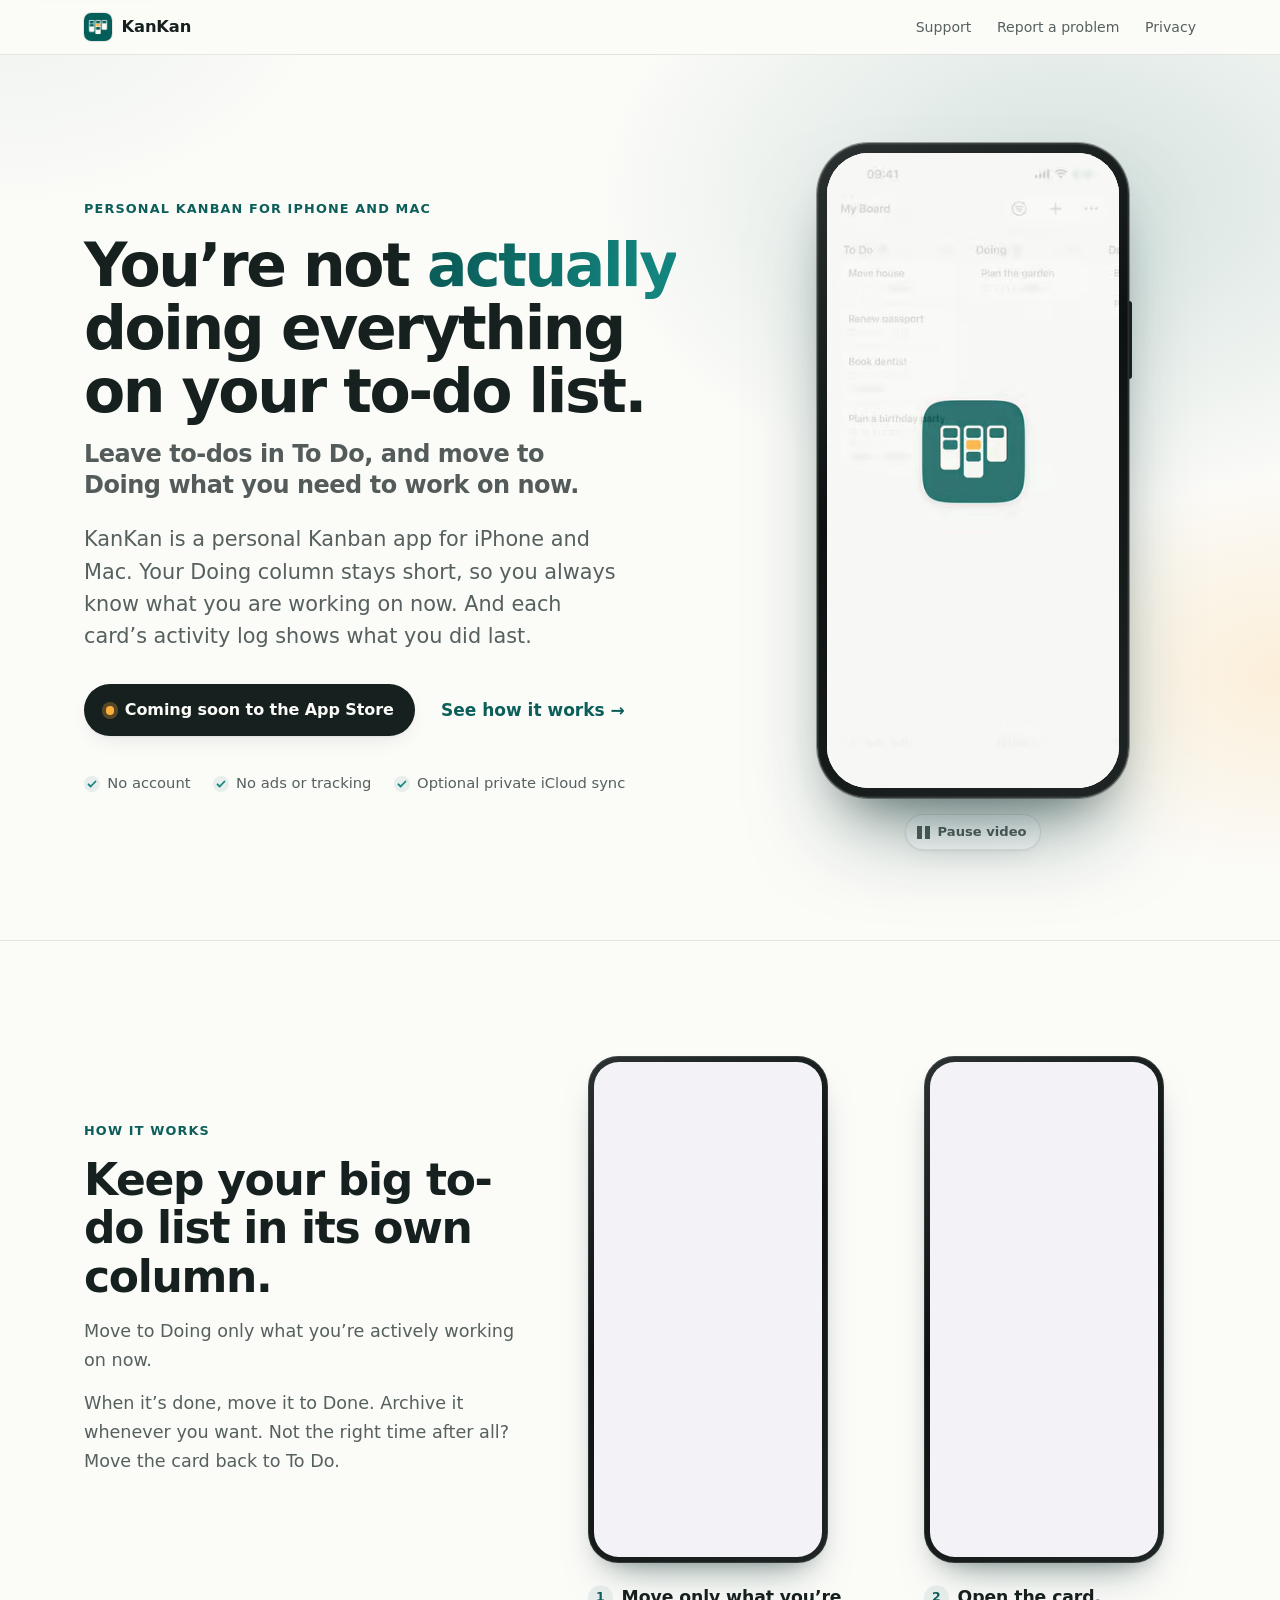
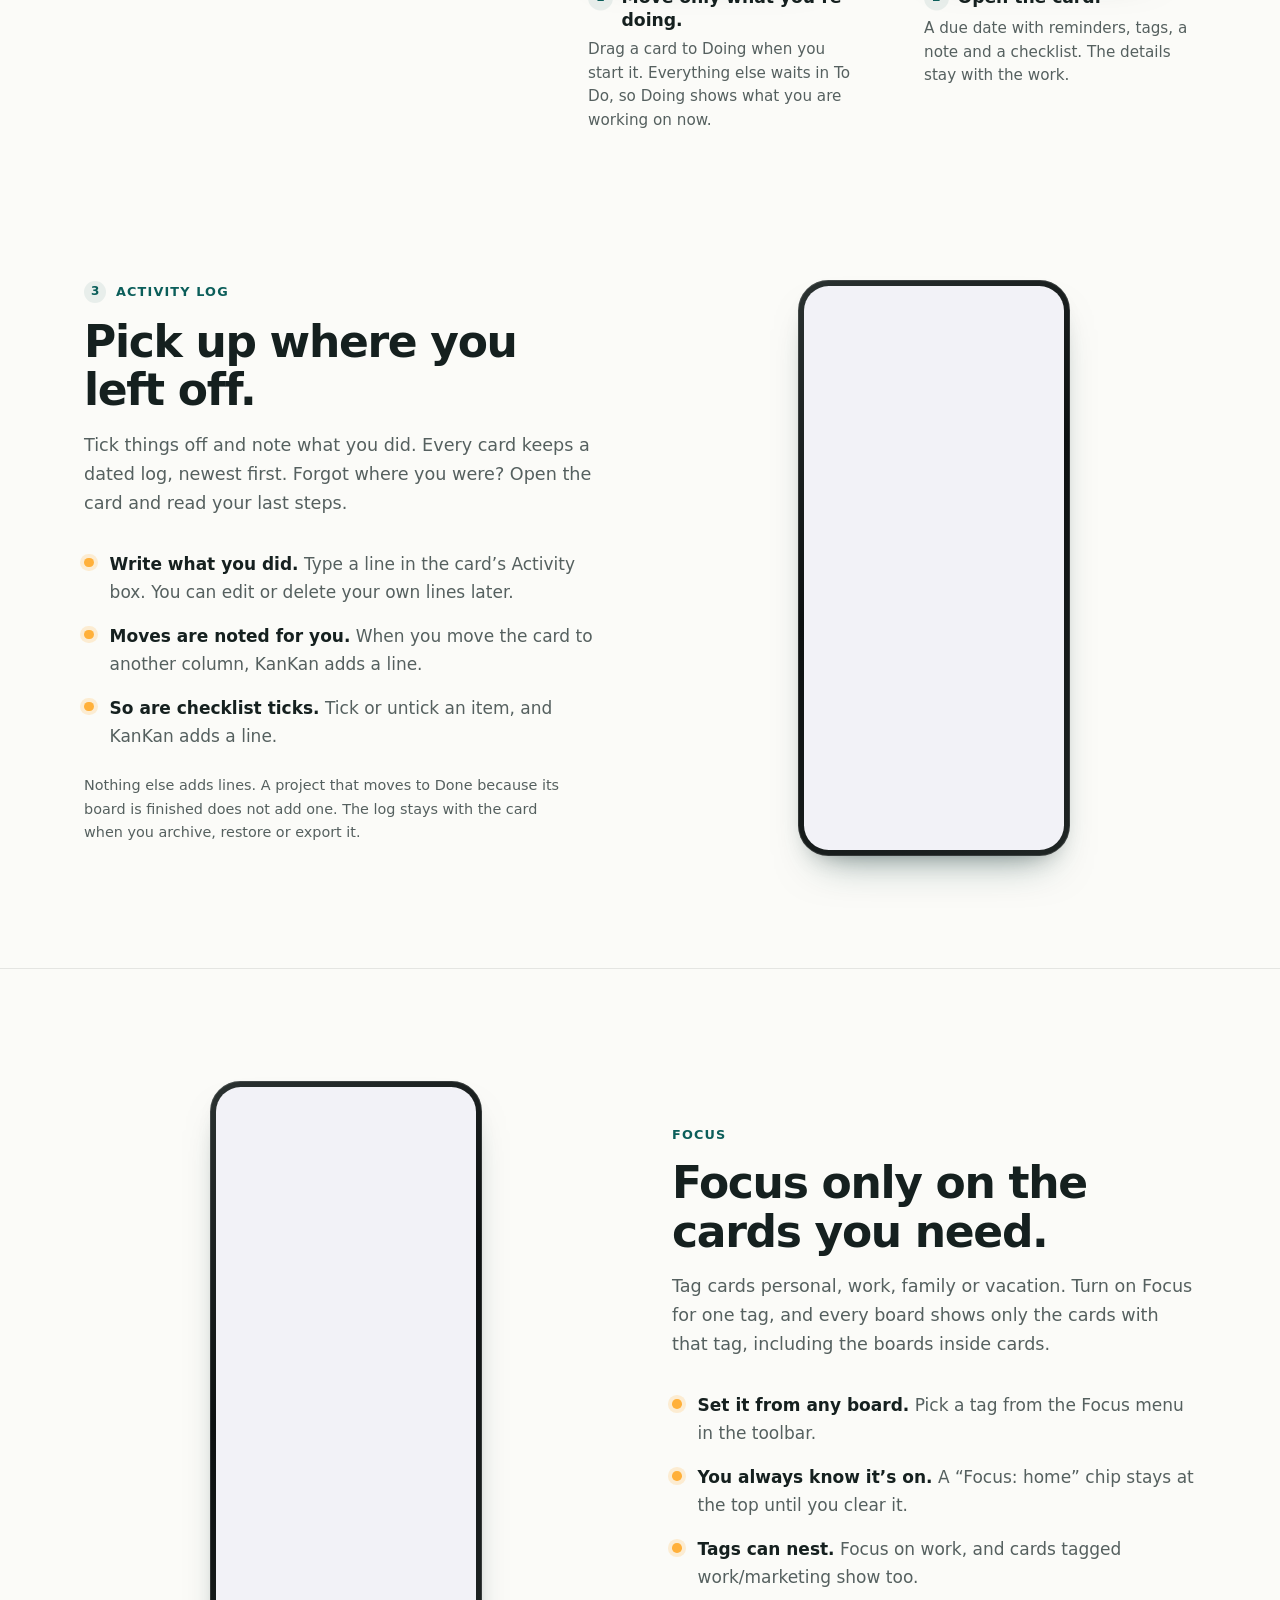
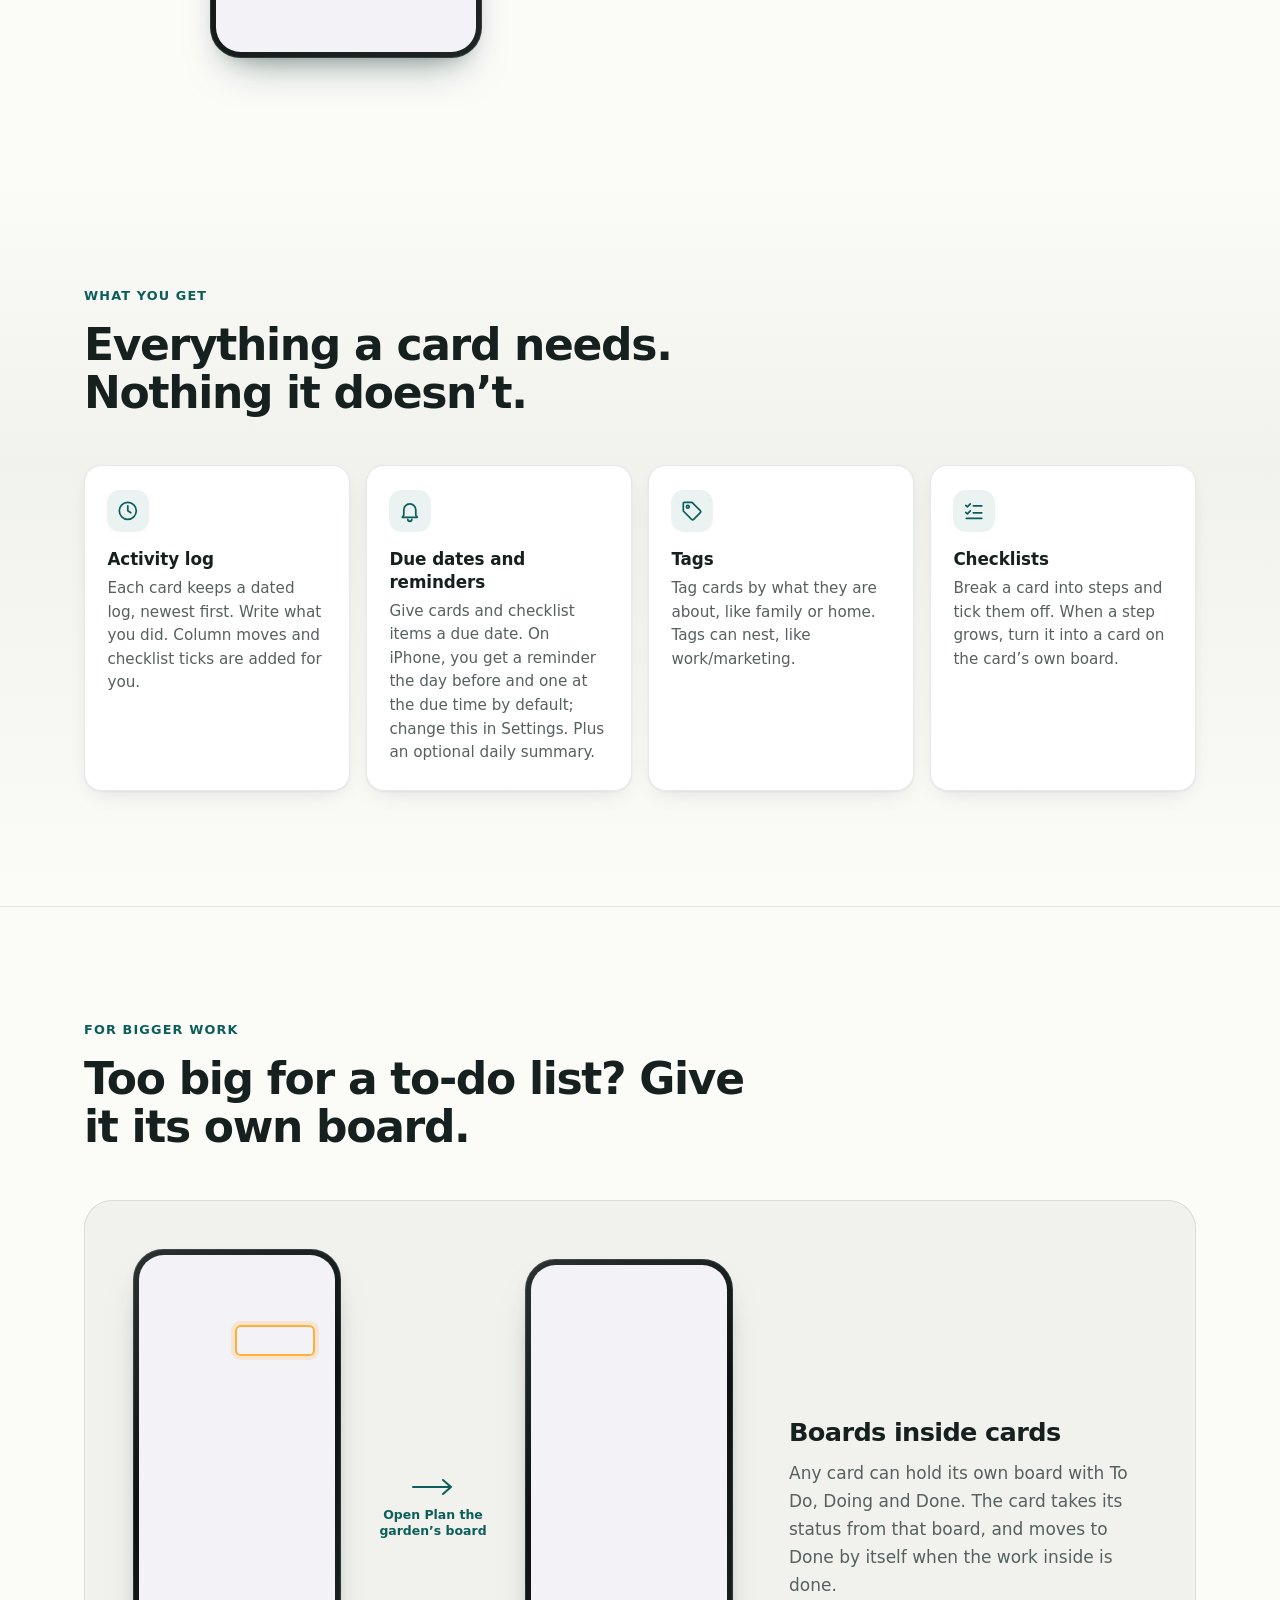
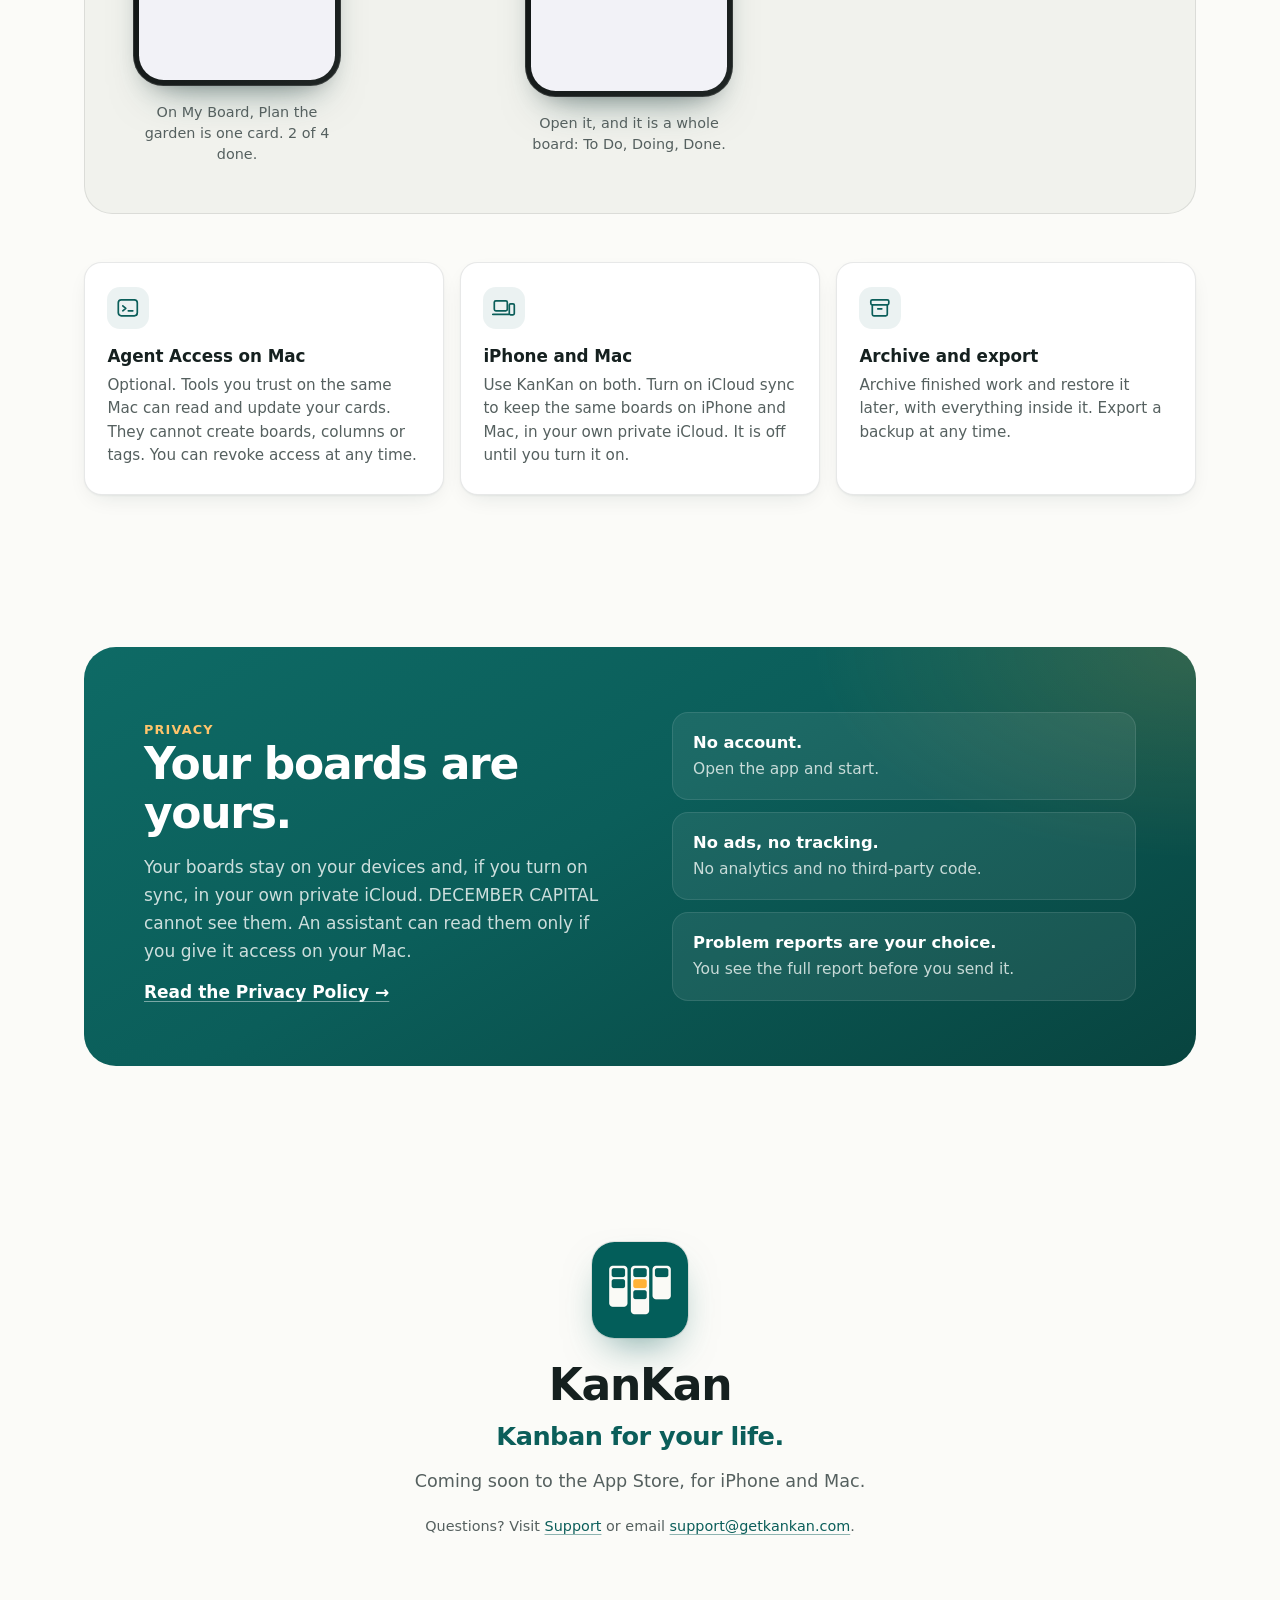
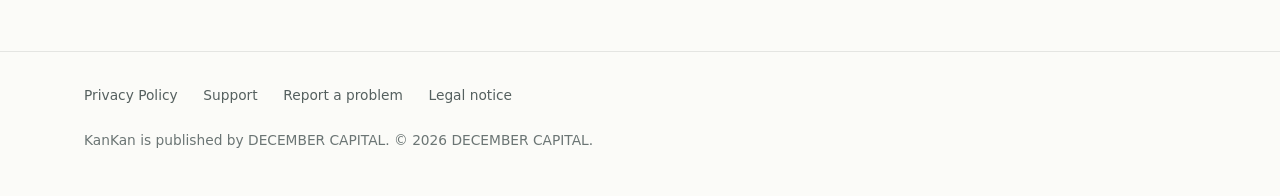
==== commit 42d84a4f: "Hero subline: "Leave to-dos in To Do, and move to Doing what you need to work on now." Meta, Open Gr" ====
--- a/index.html
+++ b/index.html
@@ -7,7 +7,7 @@
 <meta http-equiv="Content-Security-Policy" content="default-src 'none'; script-src 'self'; style-src 'self'; img-src 'self'; media-src 'self'; base-uri 'none'; form-action 'none'">
 <meta name="referrer" content="no-referrer">
 <title>KanKan: Kanban for your life, on iPhone and Mac</title>
-<meta name="description" content="You&rsquo;re not actually doing everything on your to-do list. Doing is for now. KanKan is a personal Kanban app for iPhone and Mac, coming soon to the App Store.">
+<meta name="description" content="You&rsquo;re not actually doing everything on your to-do list. Leave to-dos in To Do, and move to Doing what you need to work on now. KanKan is a personal Kanban app for iPhone and Mac, coming soon to the App Store.">
 <link rel="canonical" href="https://getkankan.com/">
 <link rel="icon" href="favicon-32.png" sizes="32x32" type="image/png">
 <link rel="apple-touch-icon" href="apple-touch-icon.png">
@@ -17,14 +17,14 @@
 <meta property="og:site_name" content="KanKan">
 <meta property="og:url" content="https://getkankan.com/">
 <meta property="og:title" content="KanKan: Kanban for your life">
-<meta property="og:description" content="You&rsquo;re not actually doing everything on your to-do list. Doing is for now. Everything else waits in To Do. A personal Kanban app for iPhone and Mac, coming soon to the App Store.">
+<meta property="og:description" content="You&rsquo;re not actually doing everything on your to-do list. Leave to-dos in To Do, and move to Doing what you need to work on now. A personal Kanban app for iPhone and Mac, coming soon to the App Store.">
 <meta property="og:image" content="https://getkankan.com/og-image.png">
 <meta property="og:image:width" content="1200">
 <meta property="og:image:height" content="630">
 <meta property="og:image:alt" content="The KanKan app icon and the words: You&rsquo;re not actually doing everything on your to-do list.">
 <meta name="twitter:card" content="summary_large_image">
 <meta name="twitter:title" content="KanKan: Kanban for your life">
-<meta name="twitter:description" content="You&rsquo;re not actually doing everything on your to-do list. Doing is for now. A personal Kanban app for iPhone and Mac.">
+<meta name="twitter:description" content="You&rsquo;re not actually doing everything on your to-do list. Leave to-dos in To Do, and move to Doing what you need to work on now. A personal Kanban app for iPhone and Mac.">
 <meta name="twitter:image" content="https://getkankan.com/og-image.png">
 <meta name="twitter:image:alt" content="The KanKan app icon and the words: You&rsquo;re not actually doing everything on your to-do list.">
 <link rel="stylesheet" href="style.css">
@@ -41,7 +41,7 @@
 <div class="hero-copy">
 <p class="eyebrow">Personal Kanban for iPhone and Mac</p>
 <h1 id="hero-title">You&rsquo;re not <span class="brandword">actually</span> doing everything on your to-do list.</h1>
-<p class="subline">Doing is for now. Everything else waits in To Do.</p>
+<p class="subline">Leave to-dos in To Do, and move to Doing what you need to work on now.</p>
 <p class="lead">KanKan is a personal Kanban app for iPhone and Mac. Your Doing column stays short, so you always know what you are working on now. And each card&rsquo;s activity log shows what you did last.</p>
 <div class="cta-row">
 <p class="soon"><span class="dot" aria-hidden="true"></span>Coming soon to the App Store</p>
--- a/style.css
+++ b/style.css
@@ -117,7 +117,7 @@
 @media (prefers-color-scheme:dark){.hero::before{background:radial-gradient(42rem 28rem at 78% 30%,rgba(63,183,174,.2),transparent 70%),radial-gradient(26rem 18rem at 92% 75%,rgba(255,176,58,.1),transparent 70%),radial-gradient(30rem 20rem at 8% 10%,rgba(63,183,174,.07),transparent 70%)}}
 .hero-grid{display:grid;grid-template-columns:minmax(0,1.15fr) minmax(0,.85fr);gap:clamp(2rem,5vw,4rem);align-items:center}
 .hero h1{font-size:clamp(2.2rem,4.7vw,3.75rem);line-height:1.05;letter-spacing:-.04em;font-weight:750;margin:0 0 1rem;max-width:16ch}
-.subline{font-size:clamp(1.35rem,2.4vw,1.75rem);line-height:1.25;letter-spacing:-.02em;font-weight:620;color:var(--fg);margin:0 0 1.4rem;opacity:.72}
+.subline{font-size:clamp(1.2rem,2vw,1.5rem);line-height:1.3;max-width:30ch;letter-spacing:-.02em;font-weight:620;color:var(--fg);margin:0 0 1.4rem;opacity:.72}
 .brandword{color:var(--brand);background:linear-gradient(100deg,#0b5e5a 10%,#13857e 90%);-webkit-background-clip:text;background-clip:text;-webkit-text-fill-color:transparent}
 @media (prefers-color-scheme:dark){.brandword{background:linear-gradient(100deg,#6fd3c8 10%,#a6e6dd 90%);-webkit-background-clip:text;background-clip:text}}
 .hero .lead{font-size:clamp(1.12rem,1.8vw,1.3rem);max-width:34rem;margin:0 0 2rem}
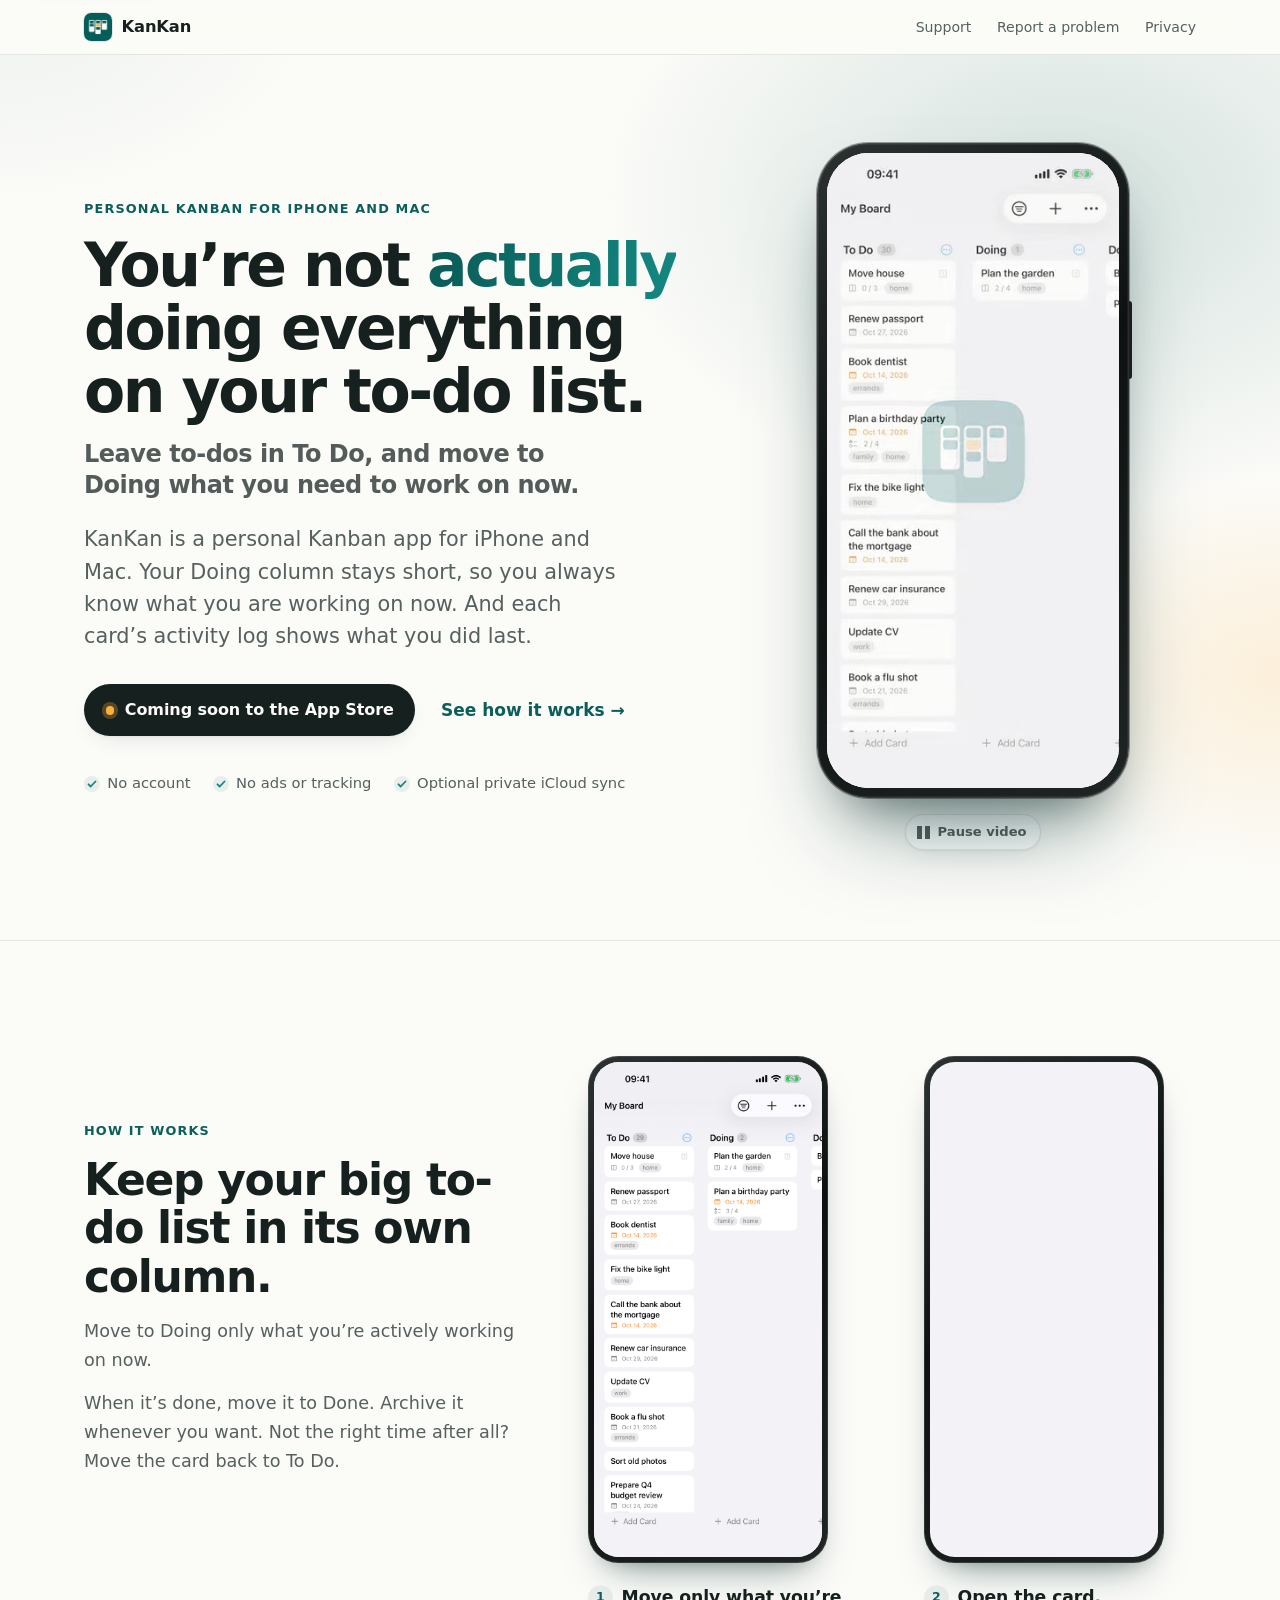
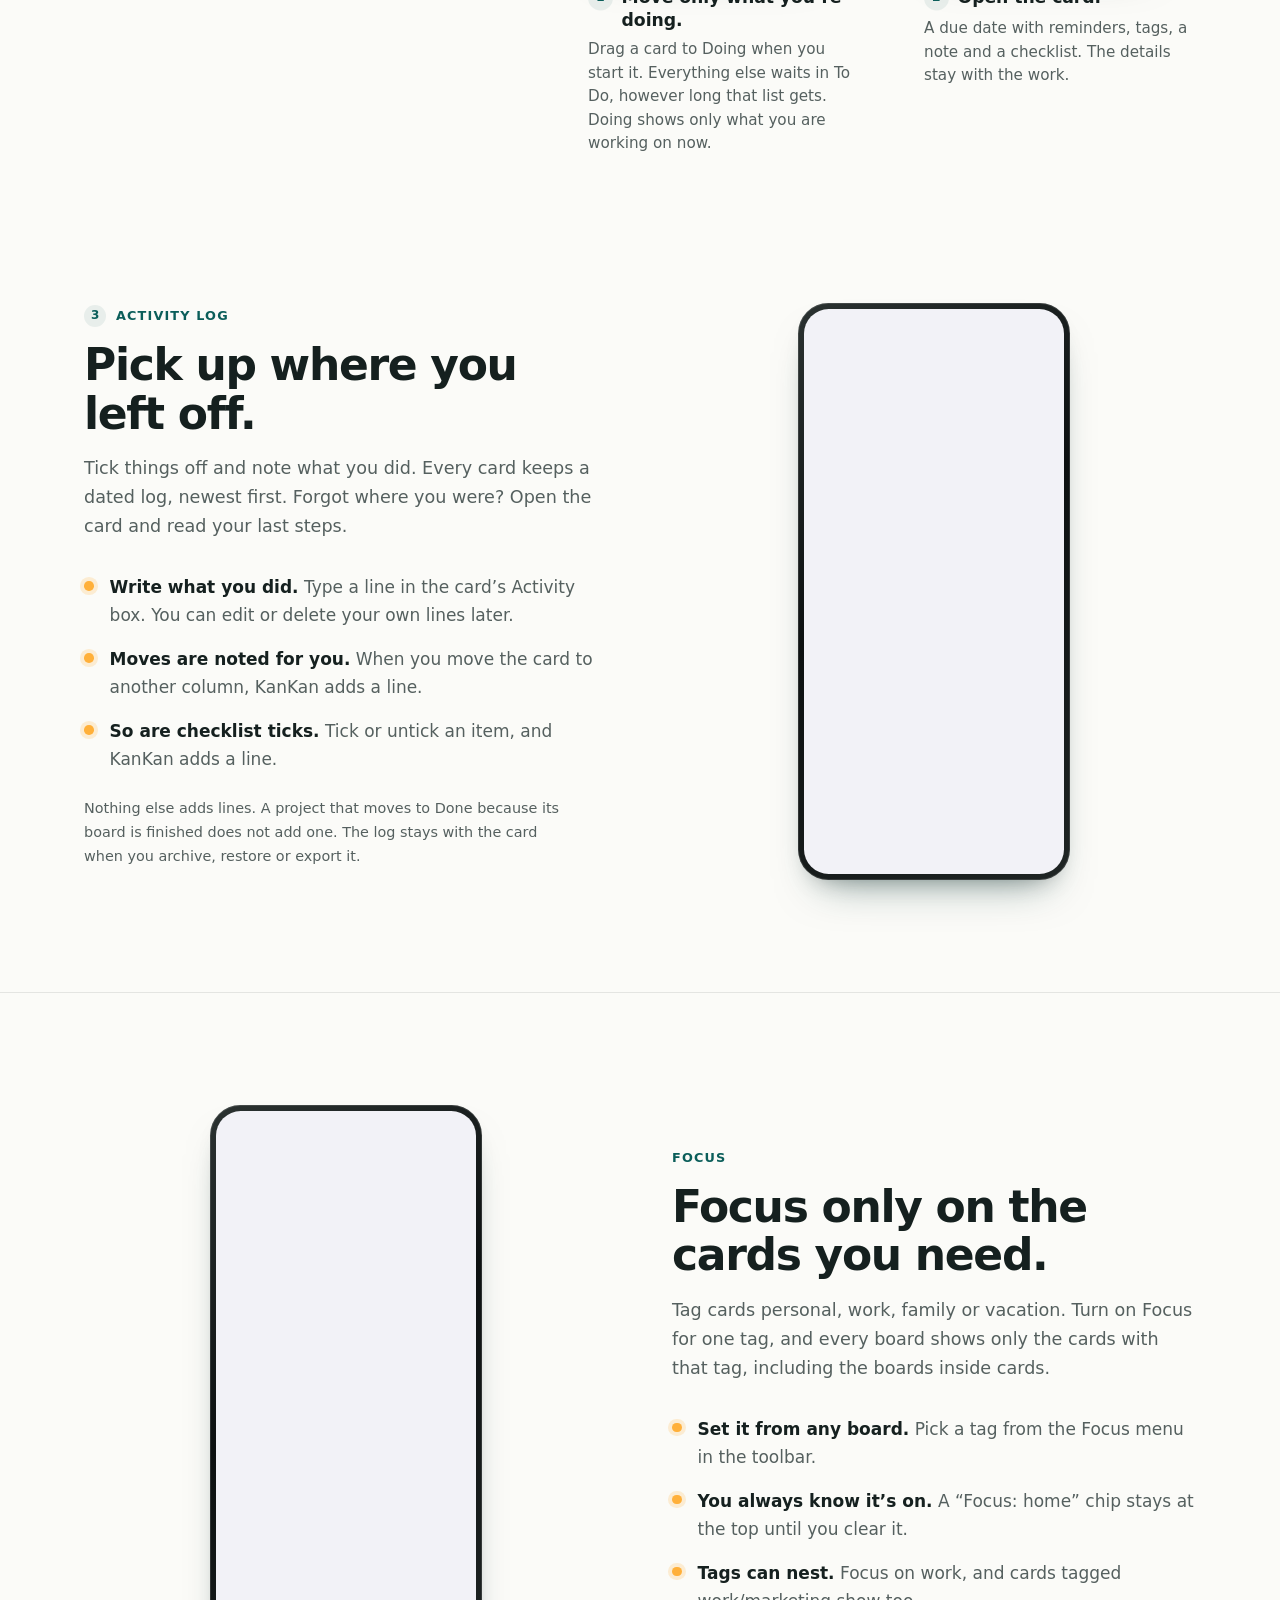
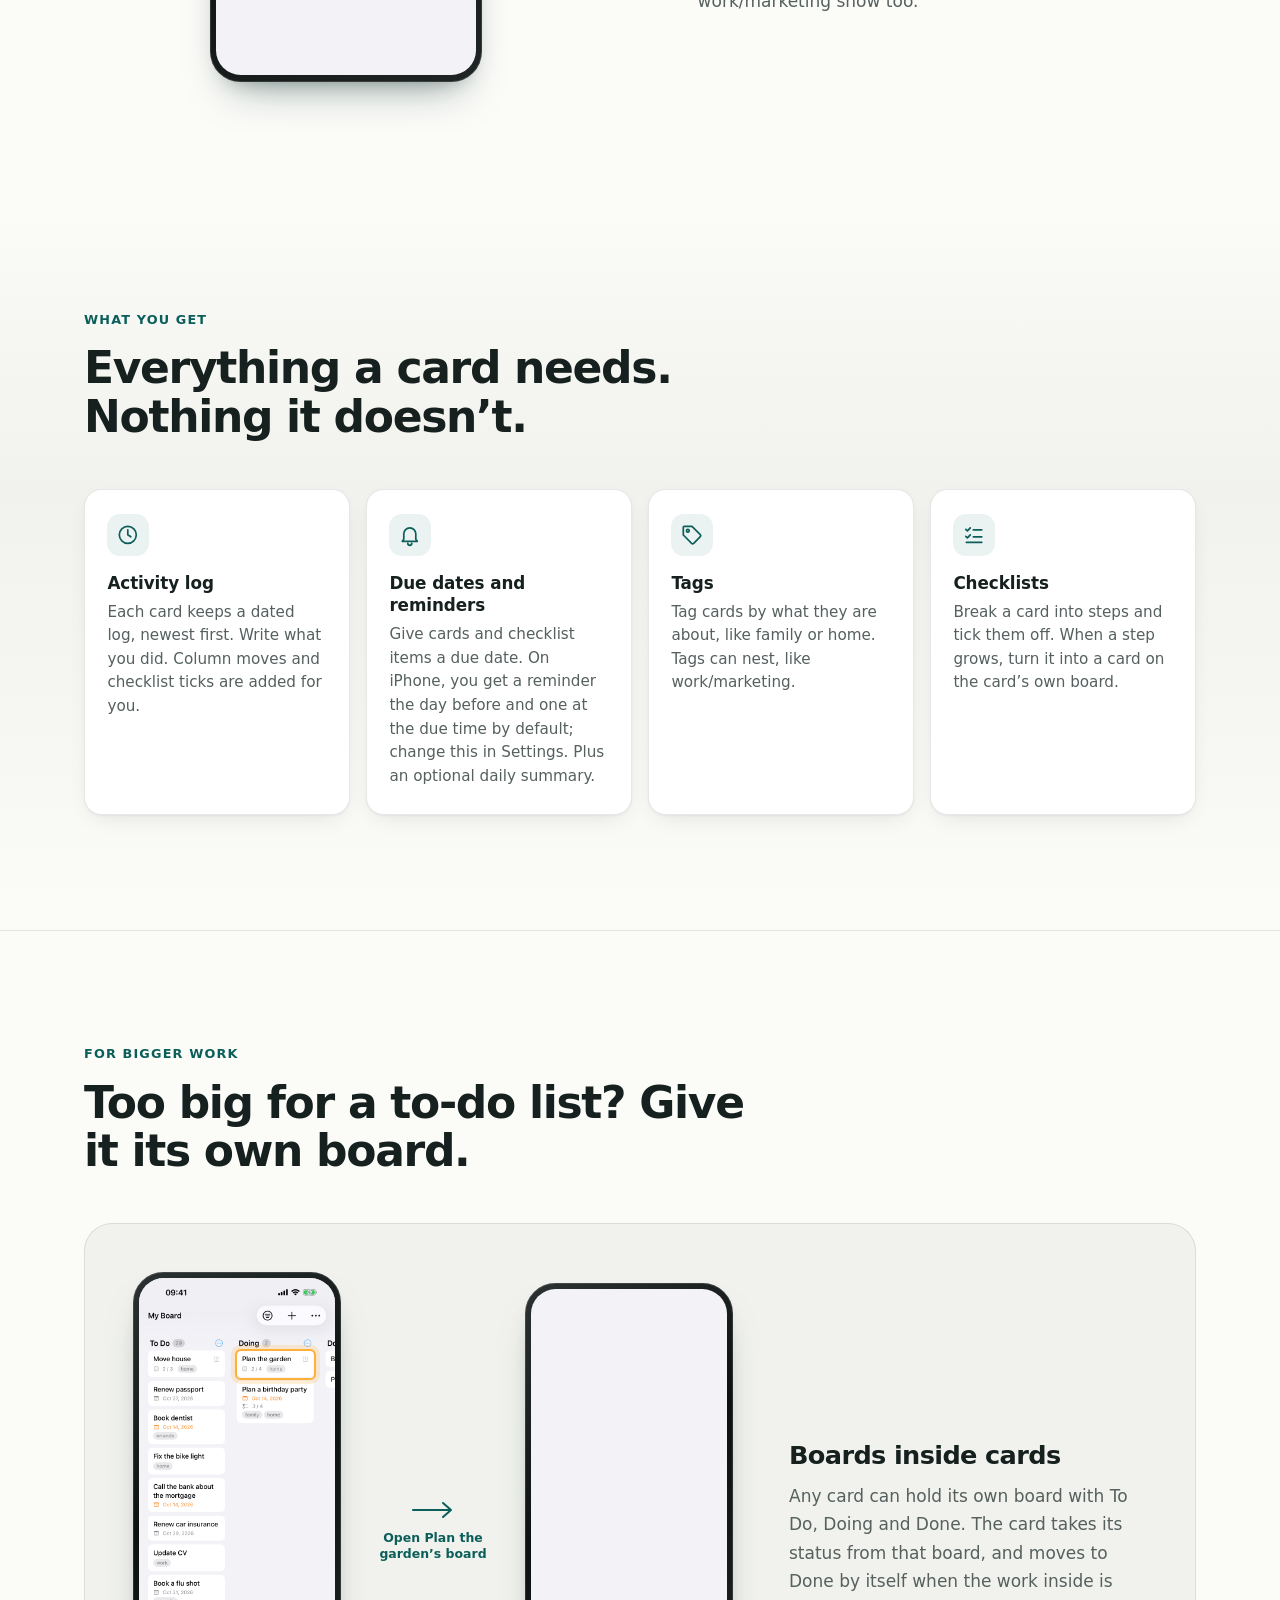
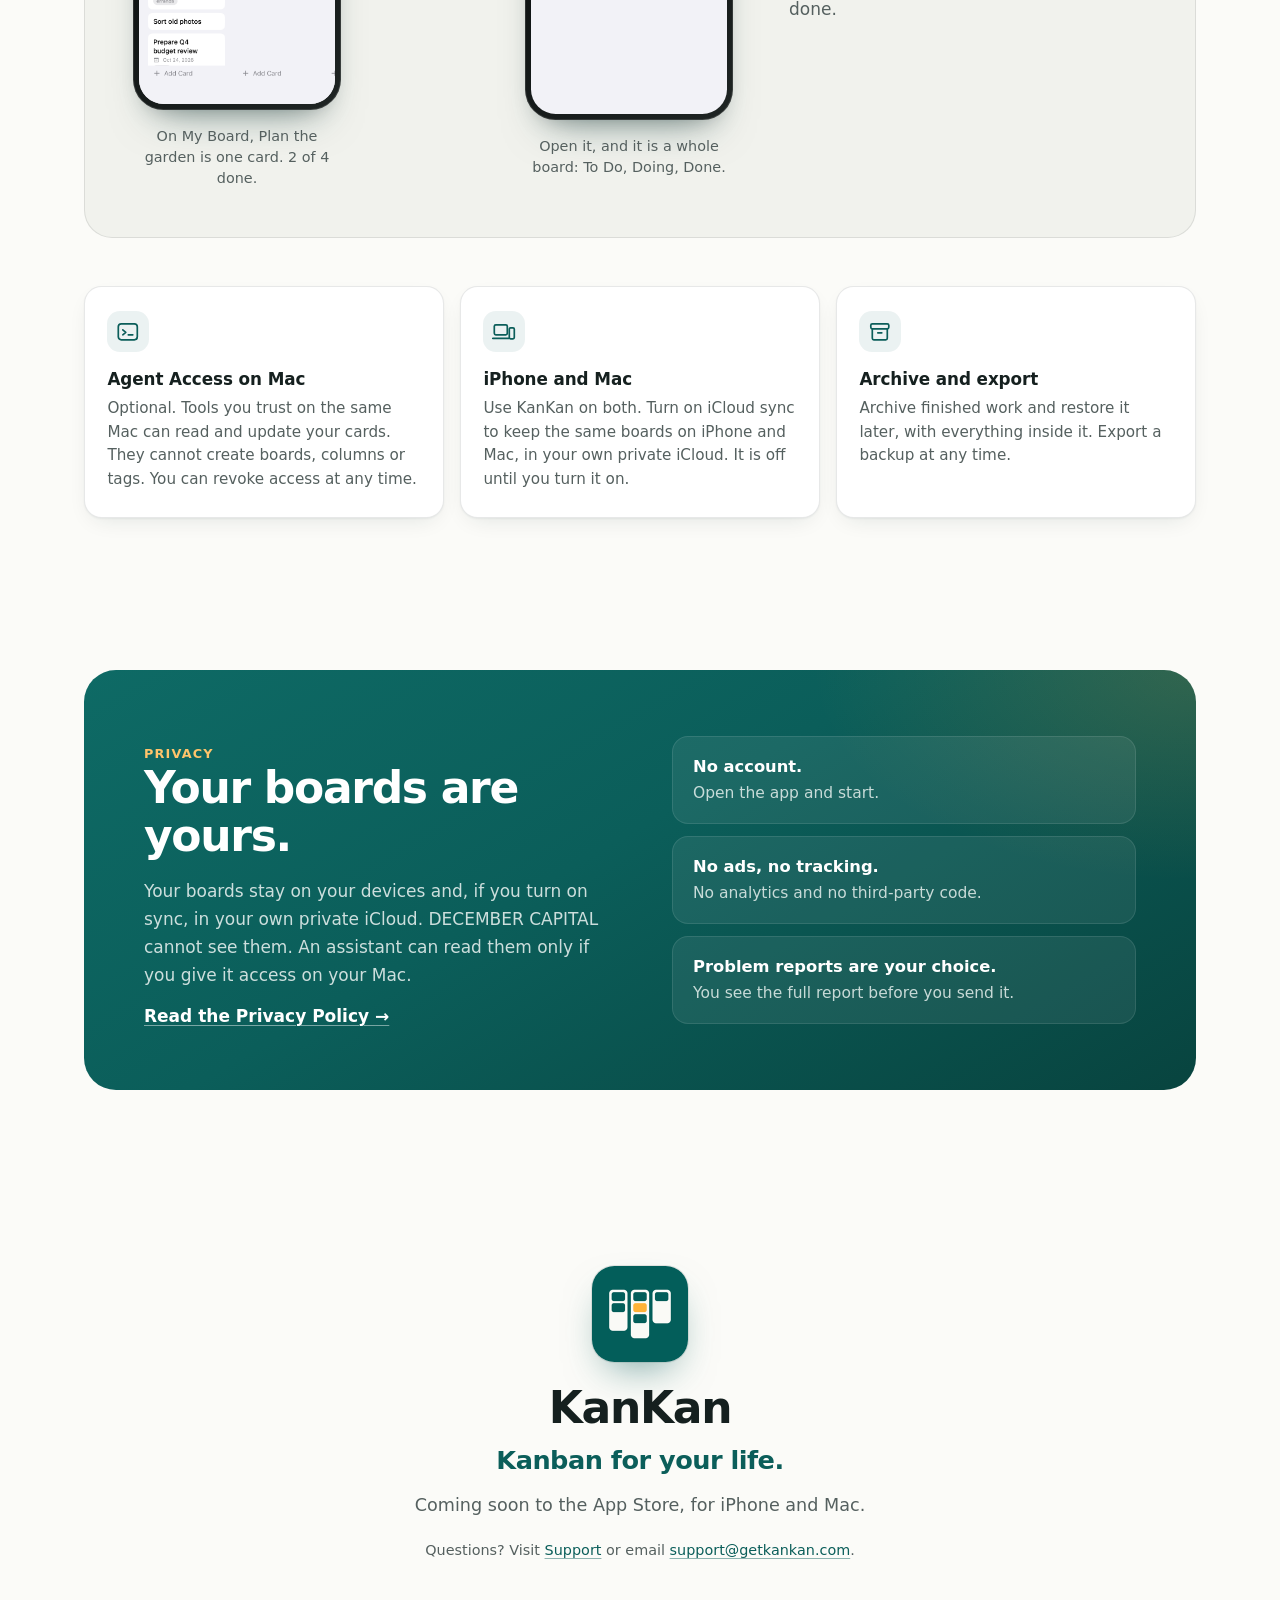
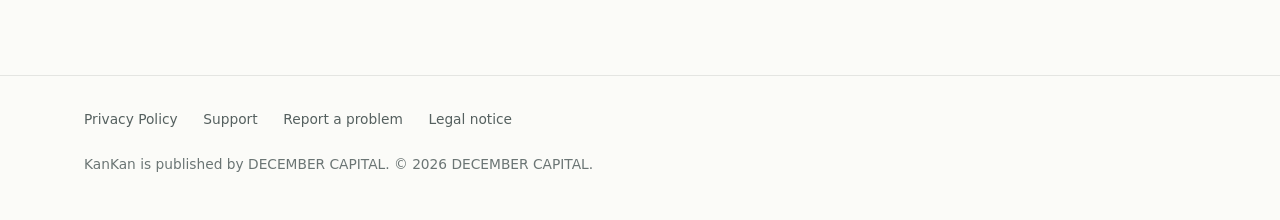
==== commit 10591373: "Swap to round-8 media (video v8, long To Do) - Video, posters and all stills re-copied from round 8 " ====
--- a/index.html
+++ b/index.html
@@ -66,7 +66,7 @@
 </video>
 </div>
 </div>
-<figcaption class="vh">A 27-second screen recording of KanKan on iPhone, without sound. It starts on the KanKan app icon and fades into the app. On My Board, the card Plan a birthday party is dragged from To Do to Doing. The cards left in To Do show their due dates. The card opens, the checklist item Order the cake is ticked, and the line Ordered the cake: lemon, for 12 is typed into its activity log. The log shows the latest steps. Back on My Board, the card Plan the garden opens, then its own board. The clip ends on the KanKan icon with the words: Kanban for your life.</figcaption>
+<figcaption class="vh">A 30-second screen recording of KanKan on iPhone, without sound. It starts on the KanKan app icon and fades into the app. My Board has a long To Do column. The card Plan a birthday party is dragged from To Do to Doing. The long To Do column is scrolled down and back up. The card opens, the checklist item Order the cake is ticked, and the line Ordered the cake: lemon, for 12 is typed into its activity log. Back on My Board, the card Plan the garden opens, then its own board. The clip ends on the KanKan icon with the words: Kanban for your life.</figcaption>
 <button type="button" class="vbtn" id="vbtn" hidden><span class="vbtn-icon" aria-hidden="true"></span><span class="vbtn-label">Pause video</span></button>
 </figure>
 </div>
@@ -80,12 +80,12 @@
 <p class="section-lead">When it&rsquo;s done, move it to Done. Archive it whenever you want. Not the right time after all? Move the card back to To Do.</p>
 <ol class="walk walk-2">
 <li>
-<figure class="mini-phone"><picture><source srcset="img/app/lean-board-dark.png" media="(prefers-color-scheme: dark)"><img src="img/app/lean-board.png" width="1320" height="2868" loading="lazy" decoding="async" alt="My Board. To Do holds Move house, Renew passport and Book dentist, with due dates and tags. Doing holds only two cards: Plan the garden, with board progress 2 of 4, and Plan a birthday party, with a due date and checklist 3 of 4."></picture></figure>
+<figure class="mini-phone"><picture><source srcset="img/app/lean-board-dark.png" media="(prefers-color-scheme: dark)"><img src="img/app/lean-board.png" width="1320" height="2868" loading="lazy" decoding="async" alt="My Board. To Do holds 29 cards and runs off the screen: Move house, Renew passport, Book dentist, Fix the bike light, Call the bank about the mortgage and more. Doing holds only two cards: Plan the garden, with board progress 2 of 4, and Plan a birthday party, with a due date and checklist 3 of 4."></picture></figure>
 <h3>Move only what you&rsquo;re doing.</h3>
-<p>Drag a card to Doing when you start it. Everything else waits in To Do, so Doing shows what you are working on now.</p>
+<p>Drag a card to Doing when you start it. Everything else waits in To Do, however long that list gets. Doing shows only what you are working on now.</p>
 </li>
 <li>
-<figure class="mini-phone"><picture><source srcset="img/app/card-detail-dark.png" media="(prefers-color-scheme: dark)"><img src="img/app/card-detail.png" width="1320" height="2868" loading="lazy" decoding="async" alt="The card Plan a birthday party. Due Oct 13, 2026 at 09:00 with default reminders, the tags family and home, the note Saturday, 3 pm. Twelve guests, and a checklist at 3 of 4."></picture></figure>
+<figure class="mini-phone"><picture><source srcset="img/app/card-detail-dark.png" media="(prefers-color-scheme: dark)"><img src="img/app/card-detail.png" width="1320" height="2868" loading="lazy" decoding="async" alt="The card Plan a birthday party. Due Oct 14, 2026 at 09:00 with default reminders, the tags family and home, the note Saturday, 3 pm. Twelve guests, and a checklist at 3 of 4."></picture></figure>
 <h3>Open the card.</h3>
 <p>A due date with reminders, tags, a note and a checklist. The details stay with the work.</p>
 </li>
@@ -115,7 +115,7 @@
 <section id="focus" class="activity focus-sec" aria-labelledby="focus-title">
 <div class="inner act-grid">
 <div class="act-shots">
-<figure class="mini-phone"><picture><source srcset="img/app/focus-dark.png" media="(prefers-color-scheme: dark)"><img src="img/app/focus.png" width="1320" height="2868" loading="lazy" decoding="async" alt="My Board with the chip Focus: home. Only cards tagged home are shown: Move house in To Do, and Plan the garden and Plan a birthday party in Doing."></picture></figure>
+<figure class="mini-phone"><picture><source srcset="img/app/focus-dark.png" media="(prefers-color-scheme: dark)"><img src="img/app/focus.png" width="1320" height="2868" loading="lazy" decoding="async" alt="My Board with the chip Focus: home. Only cards tagged home are shown: in To Do, Move house, Fix the bike light, Clean the gutters, Replace the kitchen tap and Get the boiler serviced; in Doing, Plan the garden and Plan a birthday party."></picture></figure>
 </div>
 <div class="act-copy">
 <p class="eyebrow">Focus</p>
@@ -154,7 +154,7 @@
 </figure>
 <div class="nest-arrow" aria-hidden="true"><svg viewBox="0 0 48 24" width="48" height="24" fill="none" stroke="currentColor" stroke-width="2" stroke-linecap="round" stroke-linejoin="round"><path d="M4 12h38M34 5l8 7-8 7"/></svg><span>Open Plan the garden&rsquo;s board</span></div>
 <figure class="nest-step">
-<div class="mini-phone"><picture><source srcset="img/app/sub-board-dark.png" media="(prefers-color-scheme: dark)"><img src="img/app/sub-board.png" width="1320" height="2868" loading="lazy" decoding="async" alt="The board inside the card Plan the garden. To Do: Plant tomatoes. Doing: Build raised beds, due Oct 17, 2026, checklist 2 of 4."></picture></div>
+<div class="mini-phone"><picture><source srcset="img/app/sub-board-dark.png" media="(prefers-color-scheme: dark)"><img src="img/app/sub-board.png" width="1320" height="2868" loading="lazy" decoding="async" alt="The board inside the card Plan the garden. To Do: Plant tomatoes. Doing: Build raised beds, due Oct 18, 2026, checklist 2 of 4."></picture></div>
 <figcaption>Open it, and it is a whole board: To Do, Doing, Done.</figcaption>
 </figure>
 <div class="nest-text"><h3>Boards inside cards</h3><p>Any card can hold its own board with To Do, Doing and Done. The card takes its status from that board, and moves to Done by itself when the work inside is done.</p></div>
--- a/style.css
+++ b/style.css
@@ -196,7 +196,7 @@
 .nest-text h3{margin:0 0 .6rem;font-size:clamp(1.3rem,2.2vw,1.6rem);letter-spacing:-.025em}
 .nest-text p{margin:0;color:var(--muted)}
 .hl{position:relative}
-.hl .ring{position:absolute;left:49.96%;top:16.98%;width:39.09%;height:6.31%;border-radius:5% / 14.4%;box-shadow:0 0 0 2px var(--accent),0 0 0 6px var(--accent-soft);pointer-events:none}
+.hl .ring{position:absolute;left:49.848%;top:16.981%;width:39.318%;height:6.311%;border-radius:5% / 14.4%;box-shadow:0 0 0 2px var(--accent),0 0 0 6px var(--accent-soft);pointer-events:none}
 .tagline{font-size:clamp(1.3rem,2.6vw,1.6rem);font-weight:620;letter-spacing:-.02em;color:var(--link);margin:0 0 .6rem}
 
 /* Features */
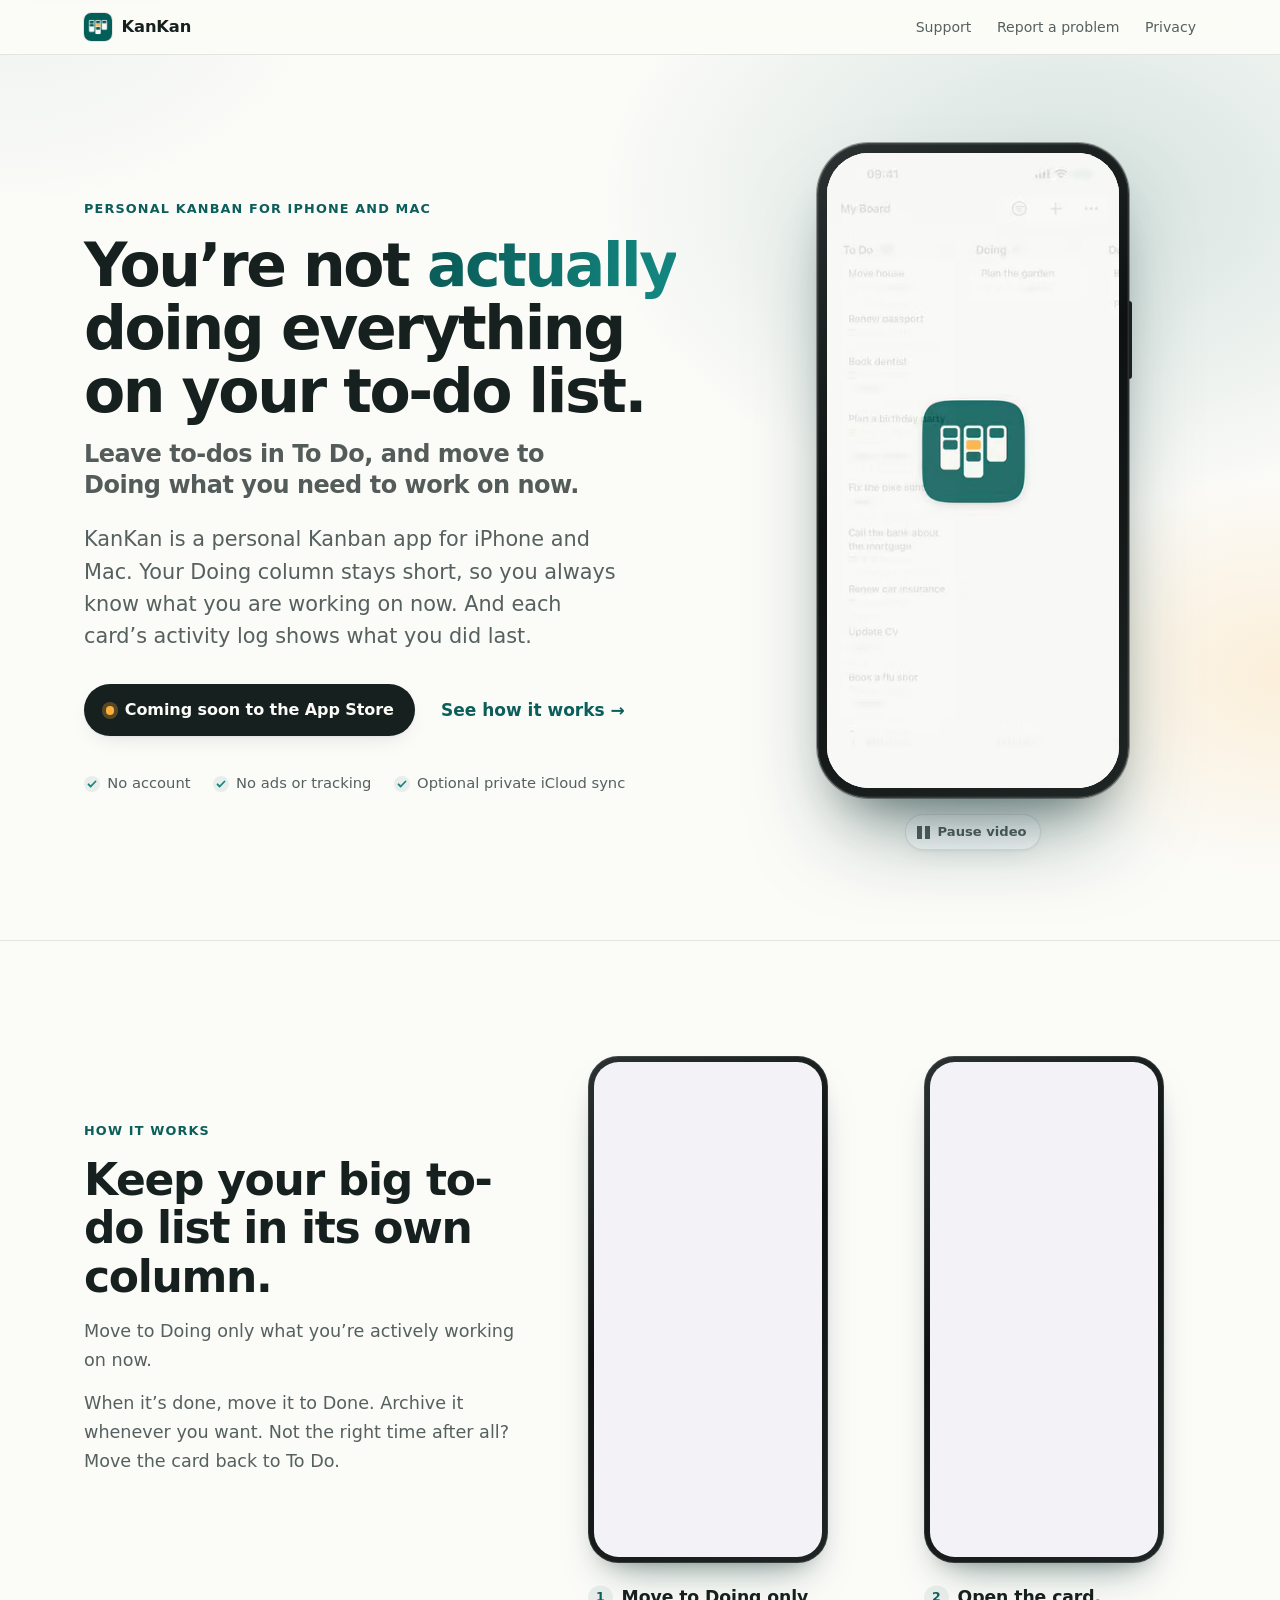
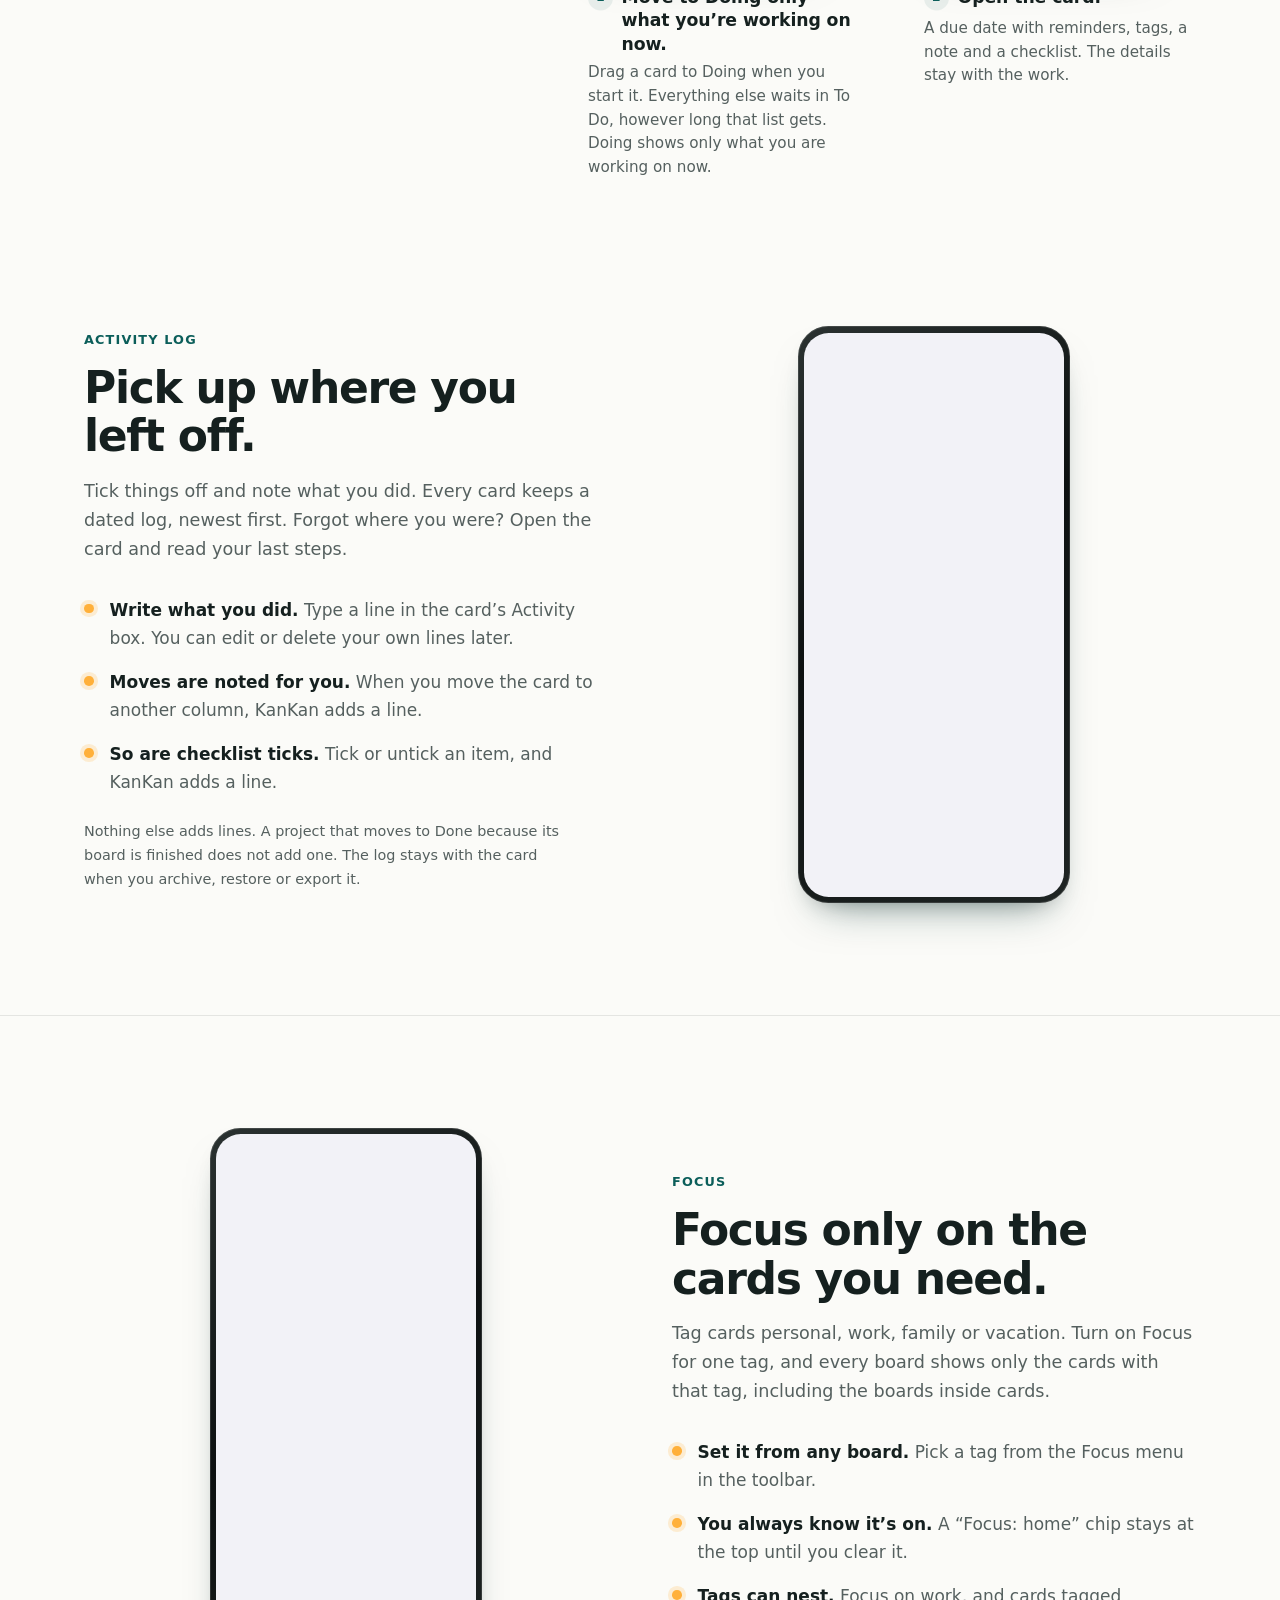
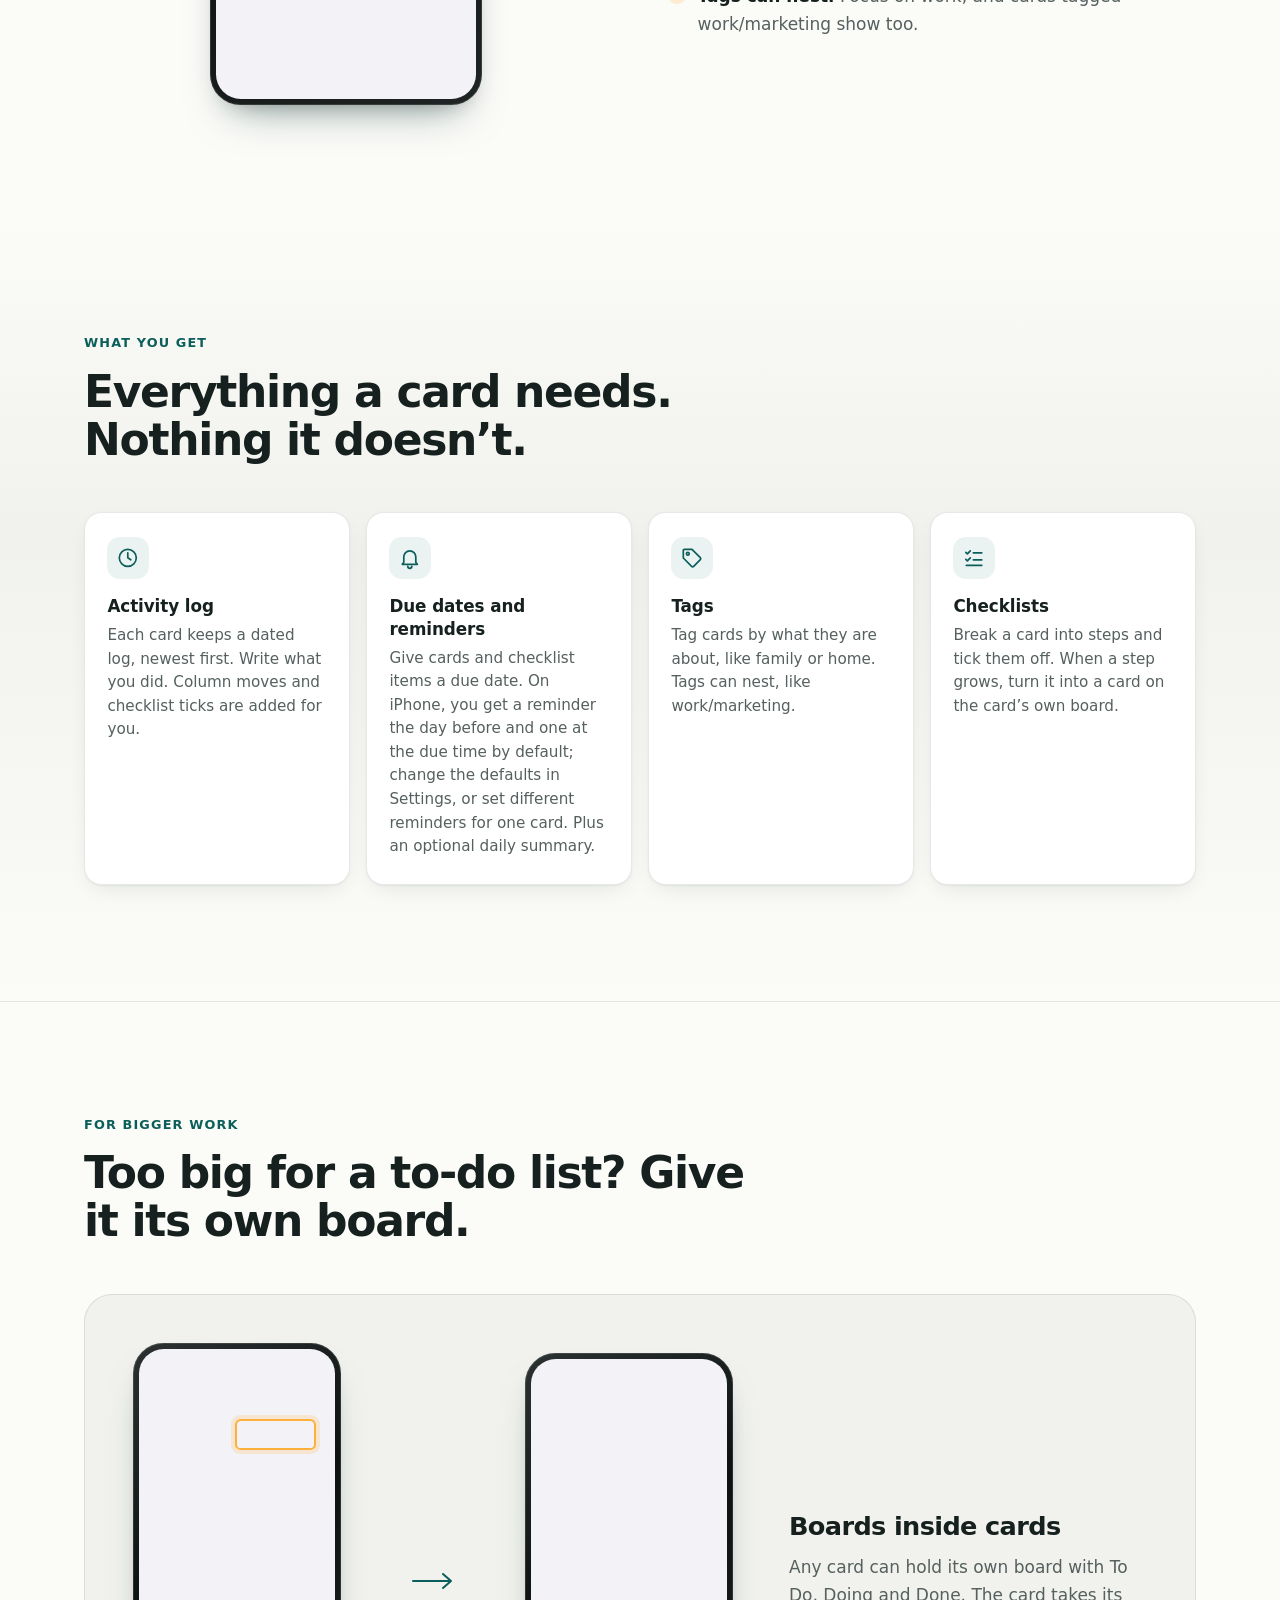
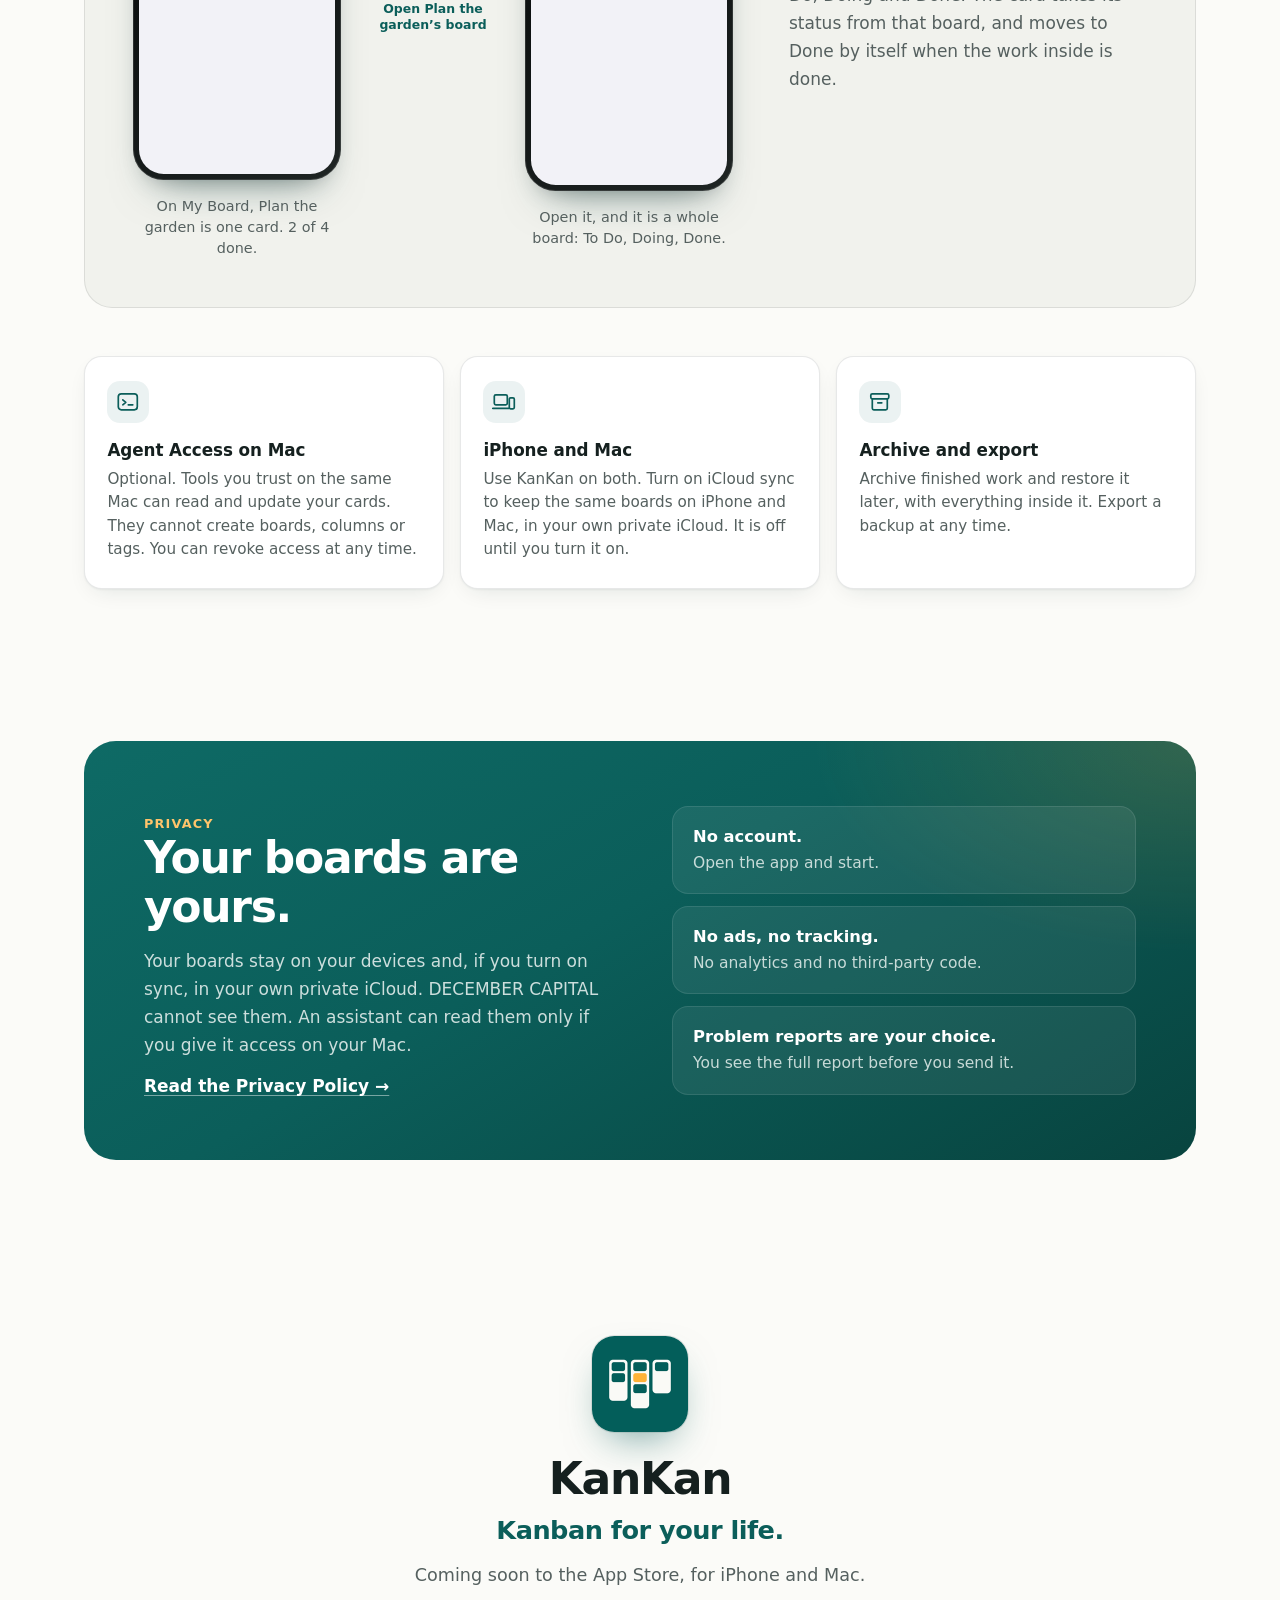
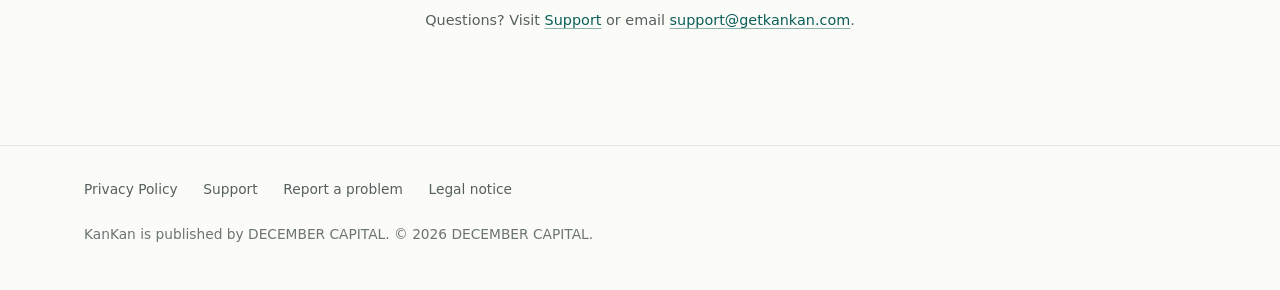
==== commit df94490f: "Final review fixes - Step 1 heading: "Move to Doing only what you're working on now." - Hero video s" ====
--- a/index.html
+++ b/index.html
@@ -81,7 +81,7 @@
 <ol class="walk walk-2">
 <li>
 <figure class="mini-phone"><picture><source srcset="img/app/lean-board-dark.png" media="(prefers-color-scheme: dark)"><img src="img/app/lean-board.png" width="1320" height="2868" loading="lazy" decoding="async" alt="My Board. To Do holds 29 cards and runs off the screen: Move house, Renew passport, Book dentist, Fix the bike light, Call the bank about the mortgage and more. Doing holds only two cards: Plan the garden, with board progress 2 of 4, and Plan a birthday party, with a due date and checklist 3 of 4."></picture></figure>
-<h3>Move only what you&rsquo;re doing.</h3>
+<h3>Move to Doing only what you&rsquo;re working on now.</h3>
 <p>Drag a card to Doing when you start it. Everything else waits in To Do, however long that list gets. Doing shows only what you are working on now.</p>
 </li>
 <li>
@@ -96,7 +96,7 @@
 <section id="activity" class="activity" aria-labelledby="activity-title">
 <div class="inner act-grid">
 <div class="act-copy">
-<p class="eyebrow"><span class="stepnum" aria-hidden="true">3</span>Activity log</p>
+<p class="eyebrow">Activity log</p>
 <h2 id="activity-title">Pick up where you left off.</h2>
 <p class="section-lead">Tick things off and note what you did. Every card keeps a dated log, newest first. Forgot where you were? Open the card and read your last steps.</p>
 <ul class="act-list">
@@ -136,7 +136,7 @@
 <h2 id="features-title">Everything a card needs. Nothing it doesn&rsquo;t.</h2>
 <ul class="feature-grid fg-4">
 <li><svg class="ficon" viewBox="0 0 24 24" aria-hidden="true"><circle cx="12" cy="12" r="8.5"/><path d="M12 7v5l3 2"/></svg><h3>Activity log</h3><p>Each card keeps a dated log, newest first. Write what you did. Column moves and checklist ticks are added for you.</p></li>
-<li><svg class="ficon" viewBox="0 0 24 24" aria-hidden="true"><path d="M6 16.5V11a6 6 0 0 1 12 0v5.5l1.5 2h-15zM10 20.5a2 2 0 0 0 4 0"/></svg><h3>Due dates and reminders</h3><p>Give cards and checklist items a due date. On iPhone, you get a reminder the day before and one at the due time by default; change this in Settings. Plus an optional daily summary.</p></li>
+<li><svg class="ficon" viewBox="0 0 24 24" aria-hidden="true"><path d="M6 16.5V11a6 6 0 0 1 12 0v5.5l1.5 2h-15zM10 20.5a2 2 0 0 0 4 0"/></svg><h3>Due dates and reminders</h3><p>Give cards and checklist items a due date. On iPhone, you get a reminder the day before and one at the due time by default; change the defaults in Settings, or set different reminders for one card. Plus an optional daily summary.</p></li>
 <li><svg class="ficon" viewBox="0 0 24 24" aria-hidden="true"><path d="M3.5 12.2V4.5a1 1 0 0 1 1-1h7.7l8.3 8.3a1.5 1.5 0 0 1 0 2.1l-6.6 6.6a1.5 1.5 0 0 1-2.1 0z"/><circle cx="8" cy="8" r="1.4"/></svg><h3>Tags</h3><p>Tag cards by what they are about, like family or home. Tags can nest, like work/marketing.</p></li>
 <li><svg class="ficon" viewBox="0 0 24 24" aria-hidden="true"><path d="M4 6.5l1.6 1.6L8.5 5M4 13.5l1.6 1.6 2.9-3.1M11.5 7h8.5M11.5 14h8.5M4.5 19.5h15.5"/></svg><h3>Checklists</h3><p>Break a card into steps and tick them off. When a step grows, turn it into a card on the card&rsquo;s own board.</p></li>
 </ul>
--- a/style.css
+++ b/style.css
@@ -138,6 +138,8 @@
 .screen img,.screen video{position:absolute;inset:0;width:100%;height:100%;object-fit:cover}
 .screen picture{position:absolute;inset:0}
 html:not(.js) .screen video{display:none}
+.screen video{opacity:0;transition:opacity .3s}
+.screen video.is-live{opacity:1}
 .device{flex-direction:column;align-items:center;gap:1rem}
 .vbtn{display:inline-flex;align-items:center;gap:.5rem;font:inherit;font-size:.82rem;font-weight:600;color:var(--muted);background:var(--bg-elev);border:1px solid var(--rule);border-radius:999px;padding:.4rem .85rem .4rem .65rem;min-height:2.25rem;cursor:pointer;box-shadow:var(--shadow)}
 .vbtn:hover{color:var(--fg)}
@@ -168,7 +170,6 @@
 .act-copy .meta{max-width:30rem}
 .act-shots{display:flex;justify-content:center}
 .act-shots .mini-phone{width:100%;max-width:17rem}
-.stepnum{display:inline-grid;place-items:center;width:1.4rem;height:1.4rem;border-radius:50%;background:var(--brand-soft);color:var(--link);font-size:.75rem;letter-spacing:0;margin-right:.6rem;vertical-align:.05rem}
 .walk-2{grid-template-columns:repeat(2,minmax(0,17rem));gap:2rem 4rem}
 .activity{border-top:0;padding-top:clamp(1rem,3vw,2rem)}
 .feature-grid.fg-4{grid-template-columns:repeat(4,minmax(0,1fr))}
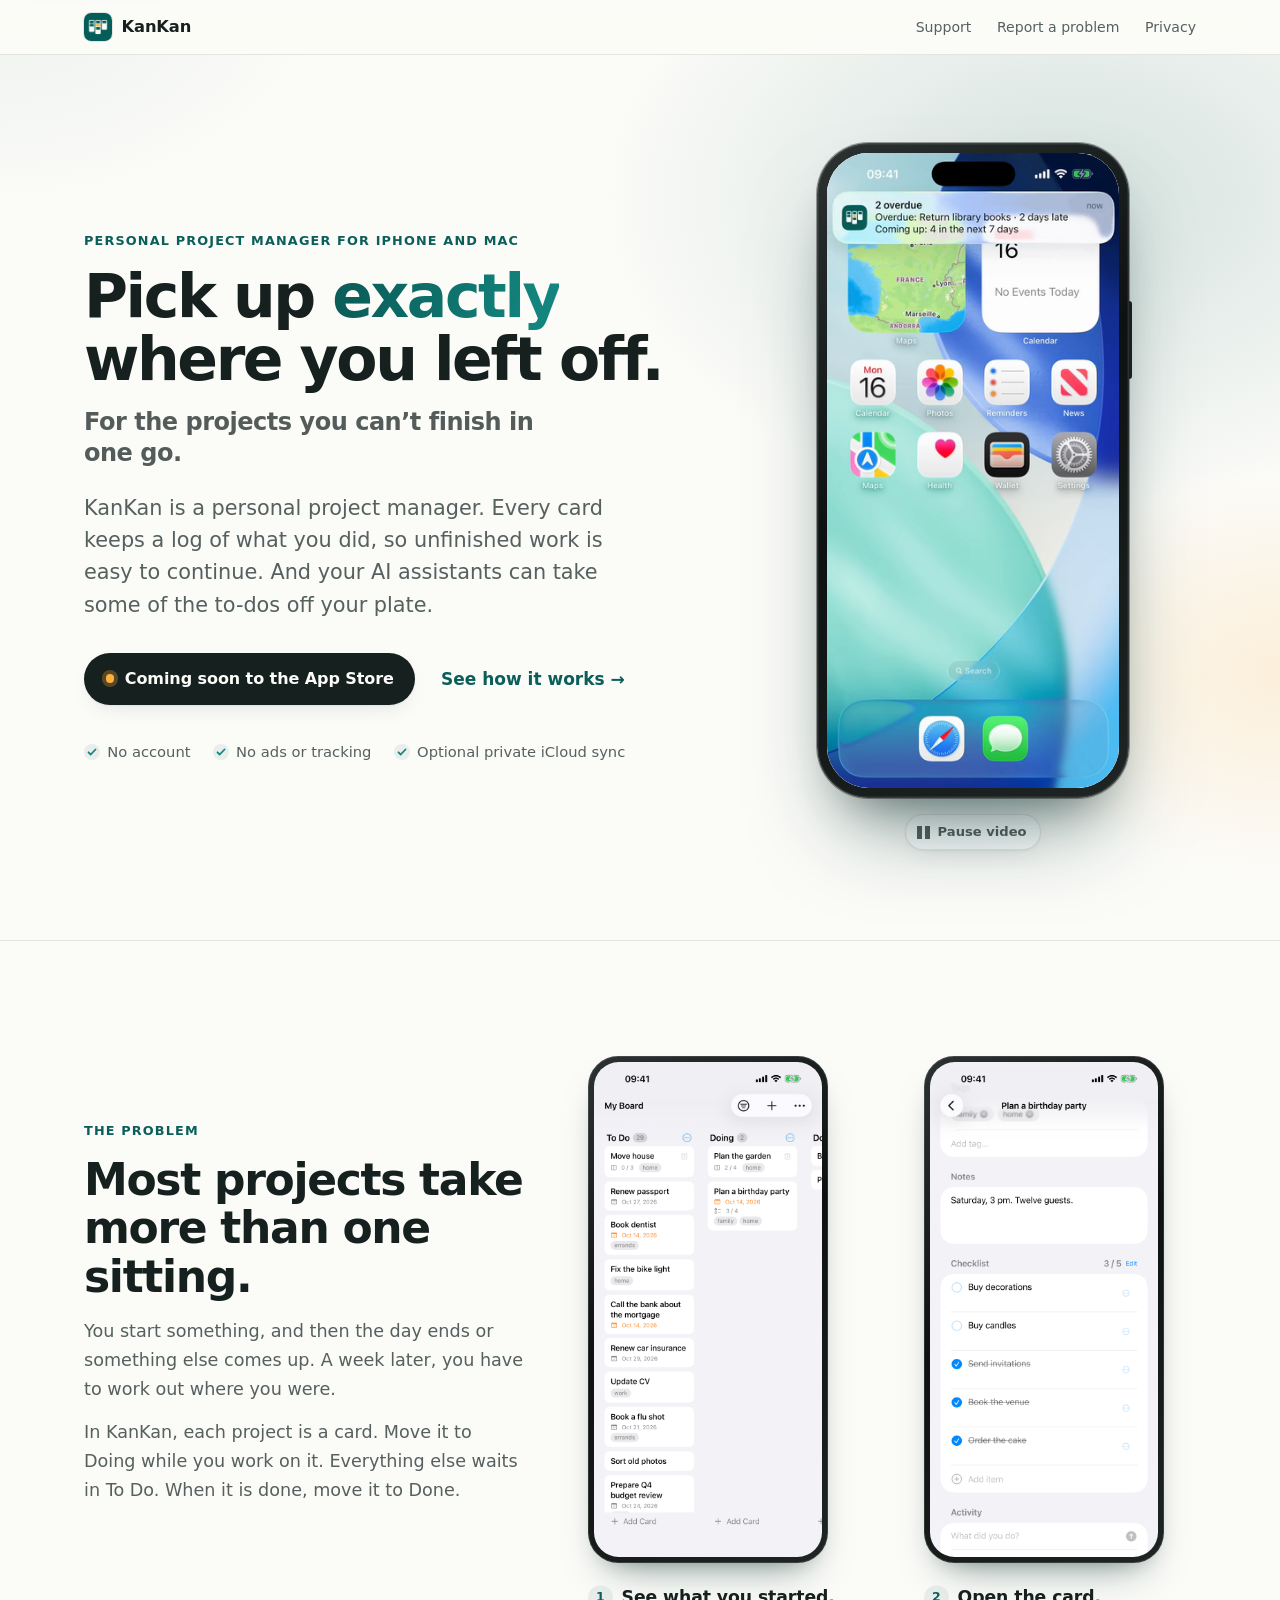
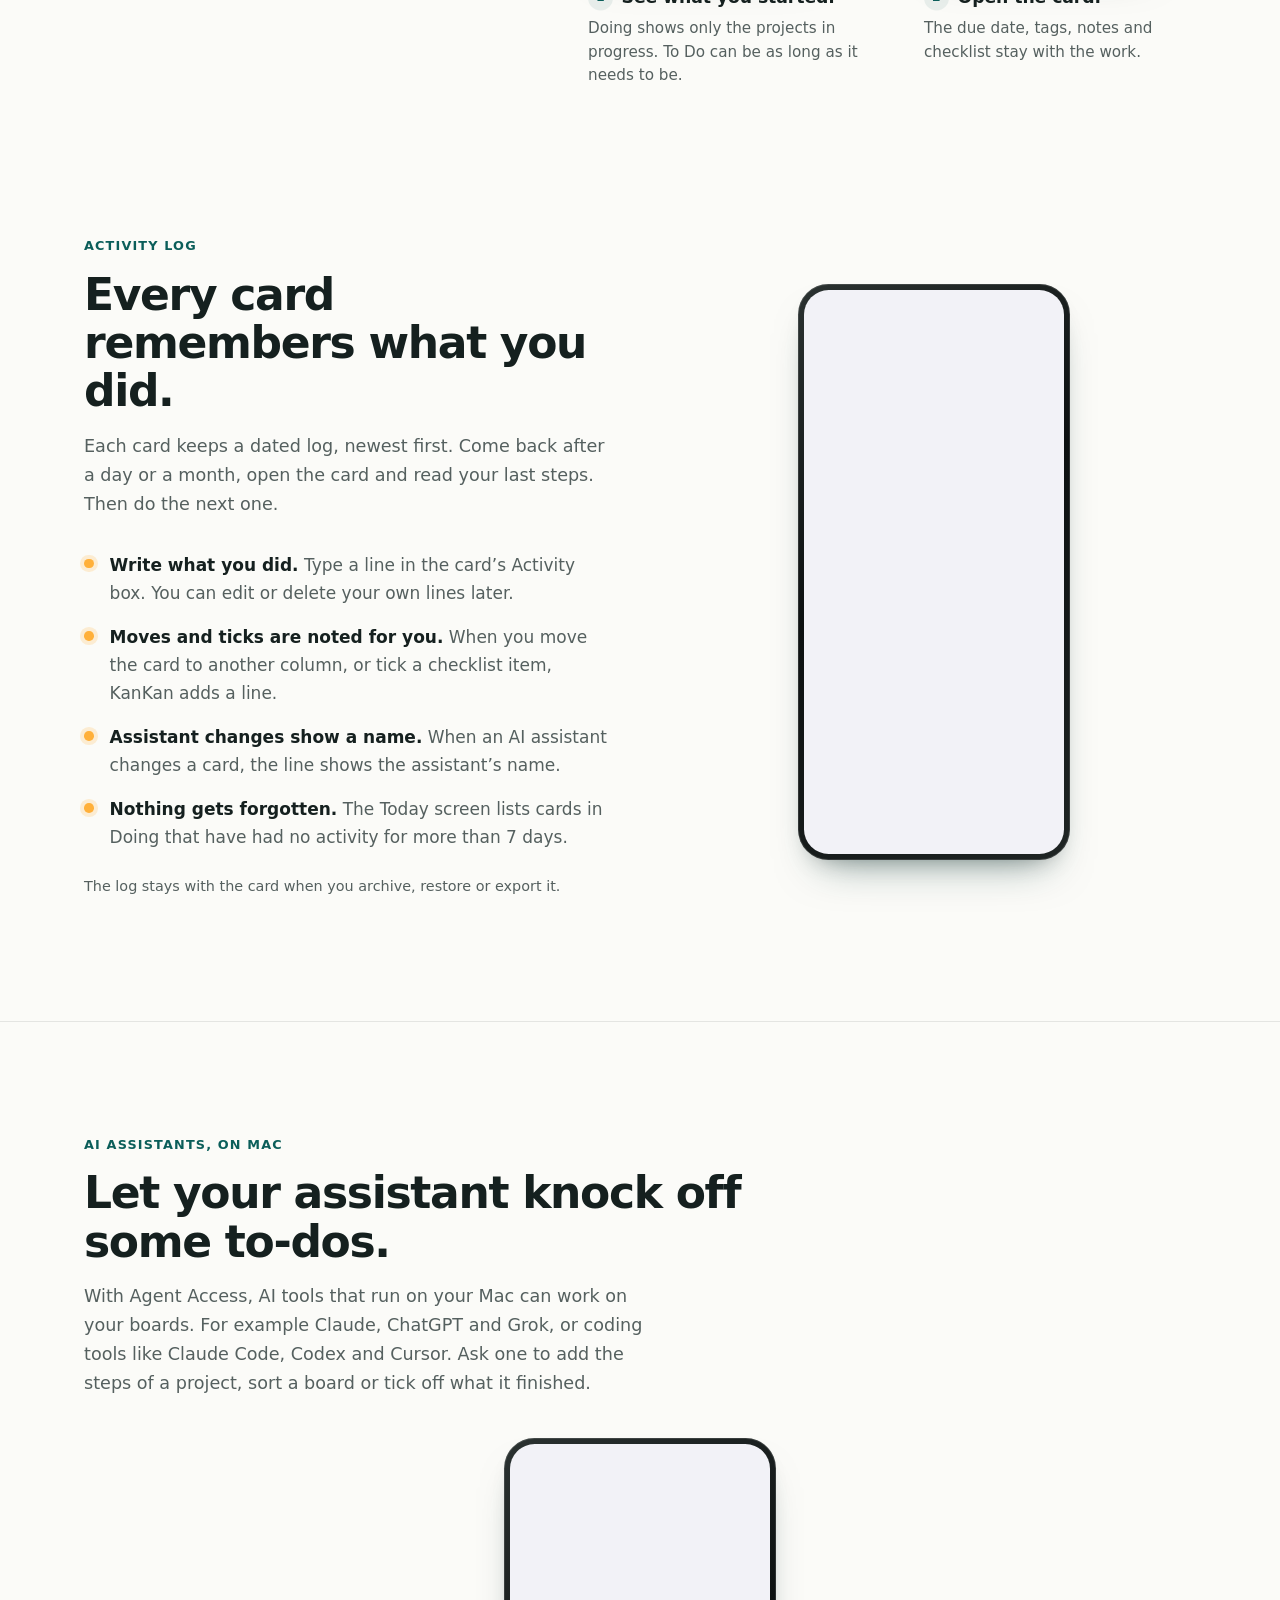
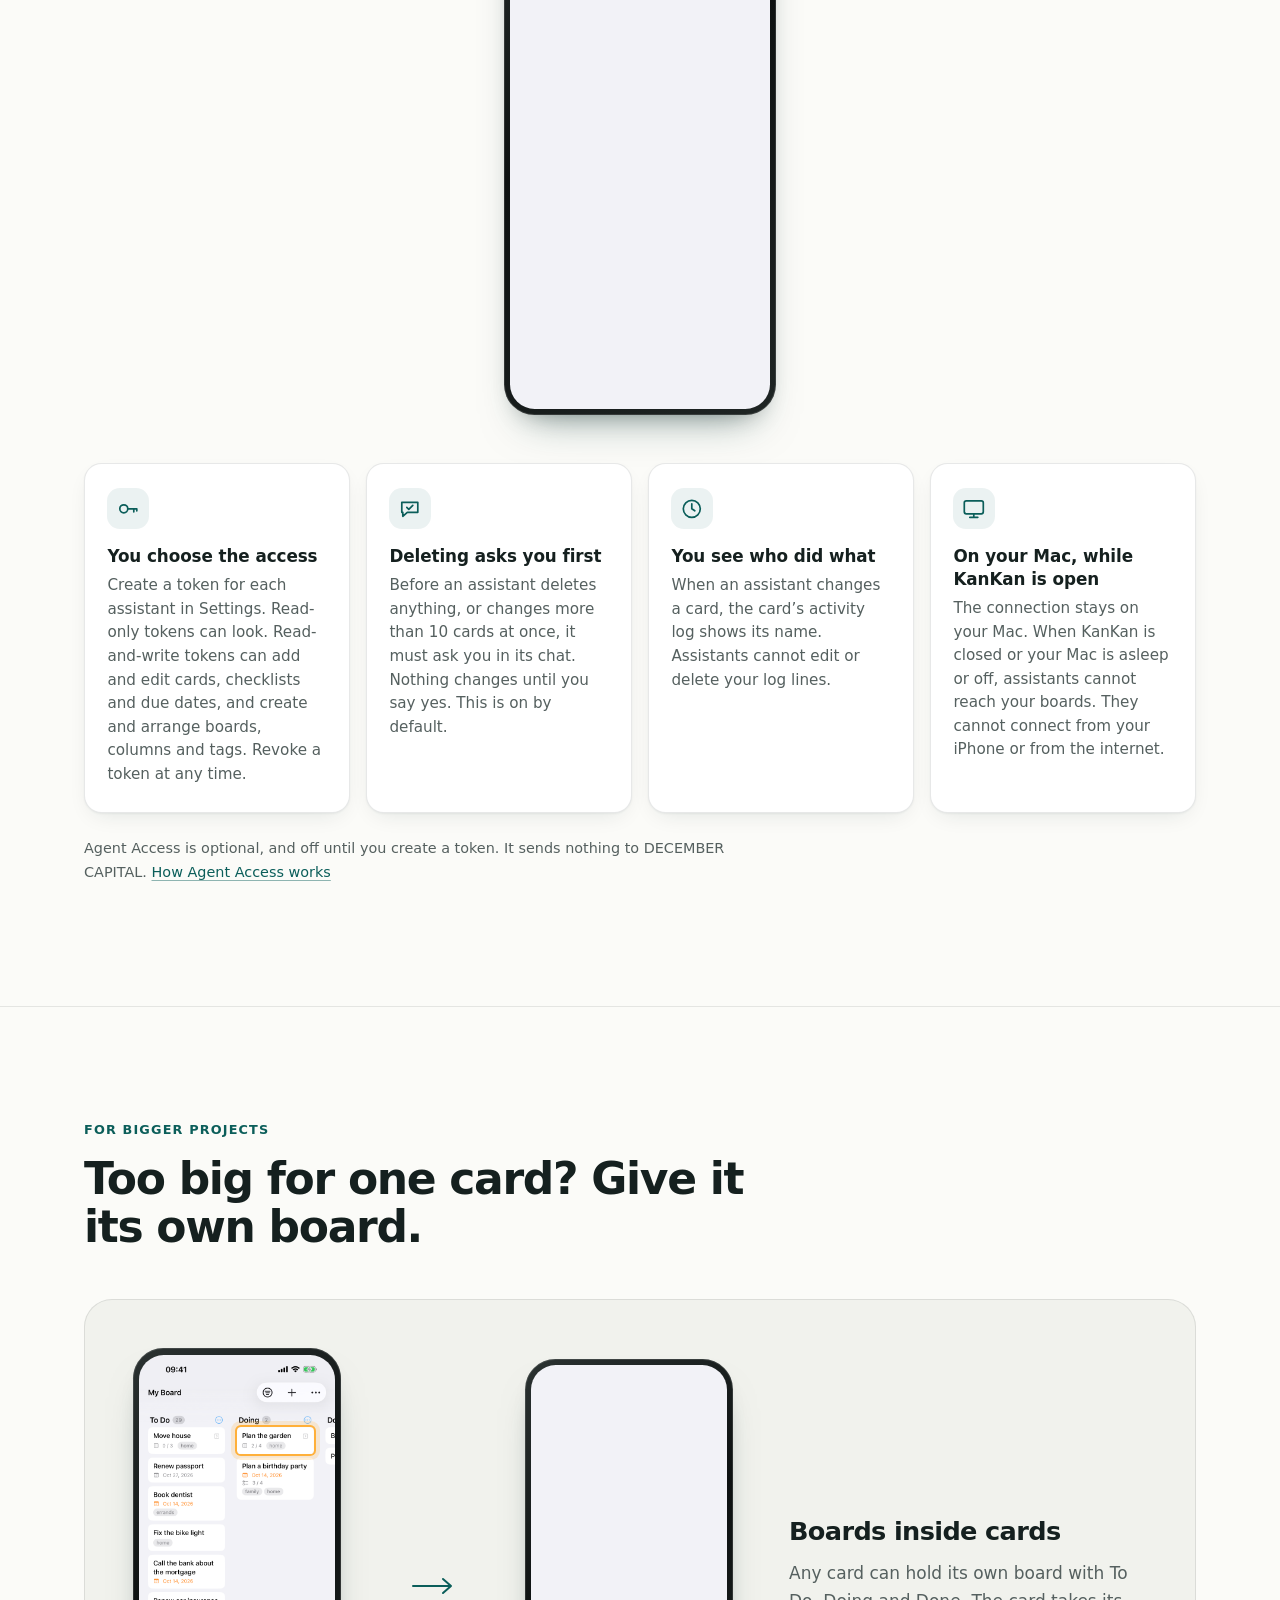
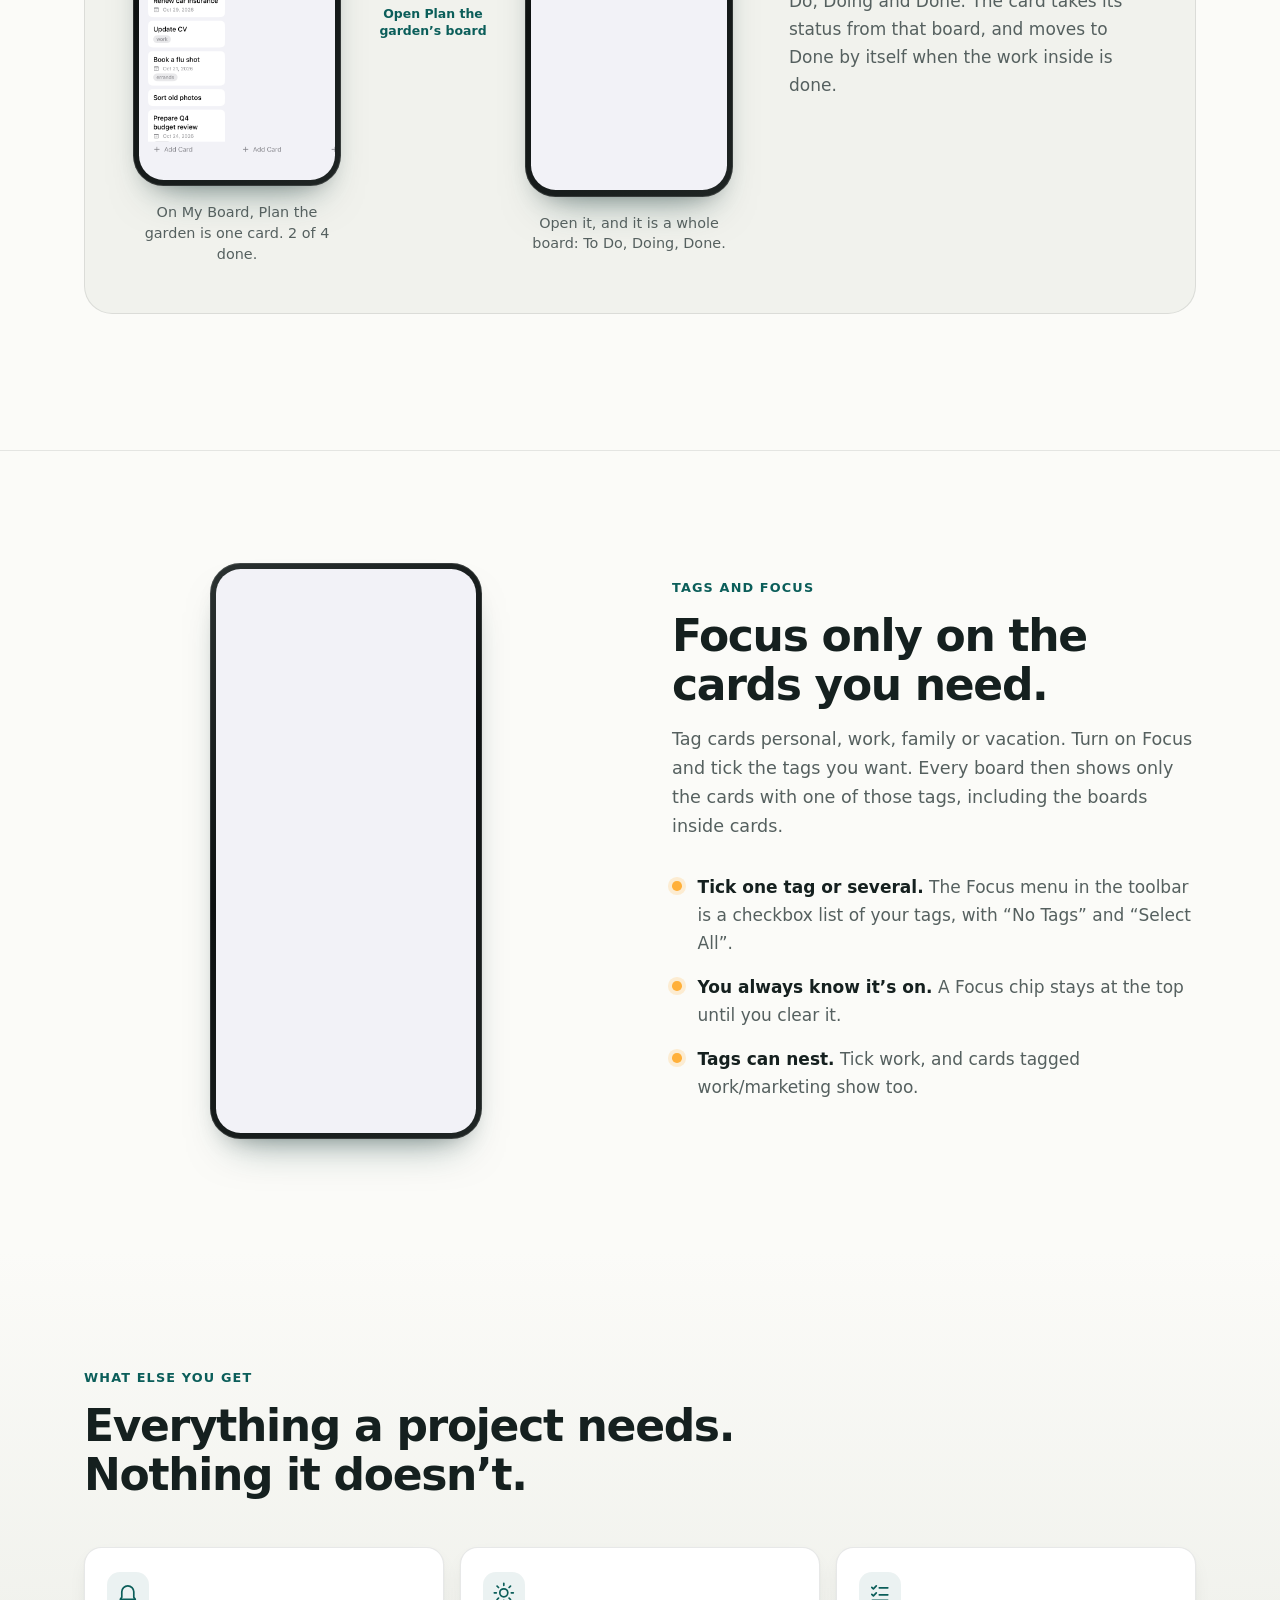
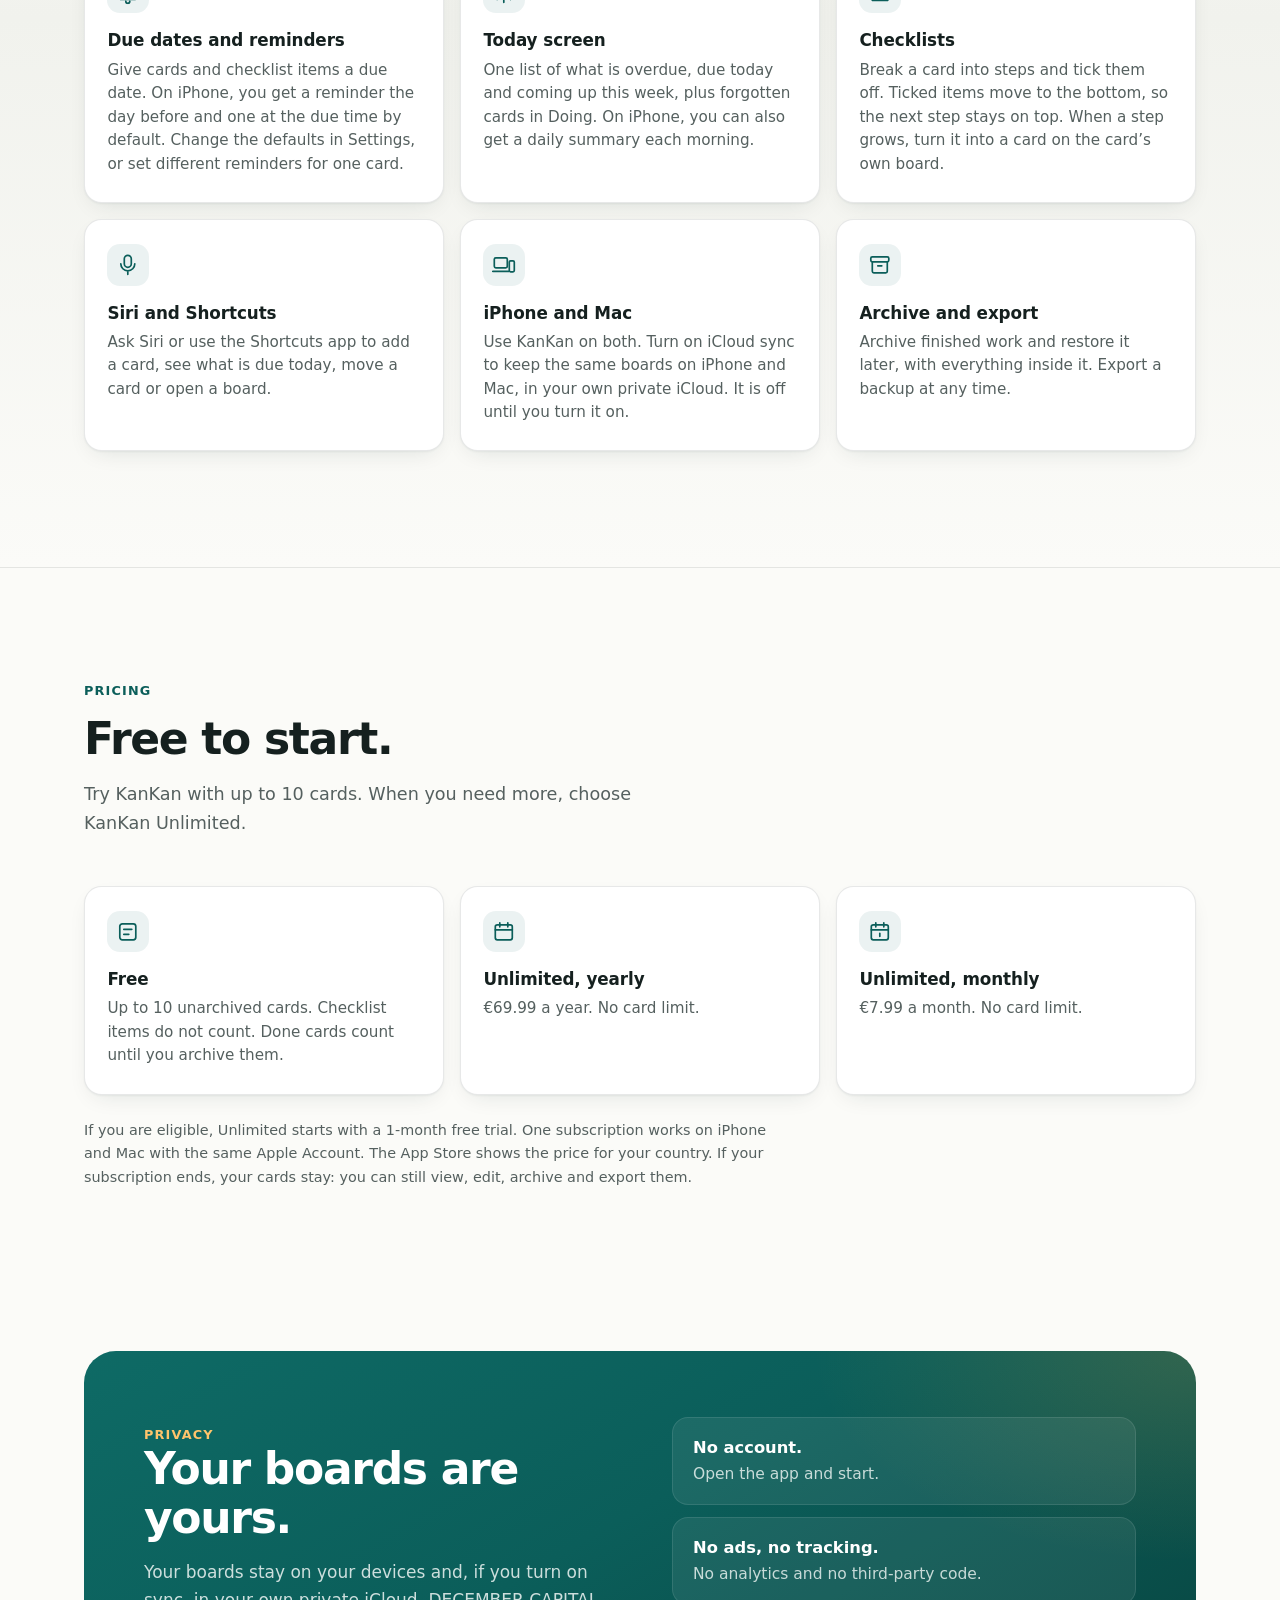
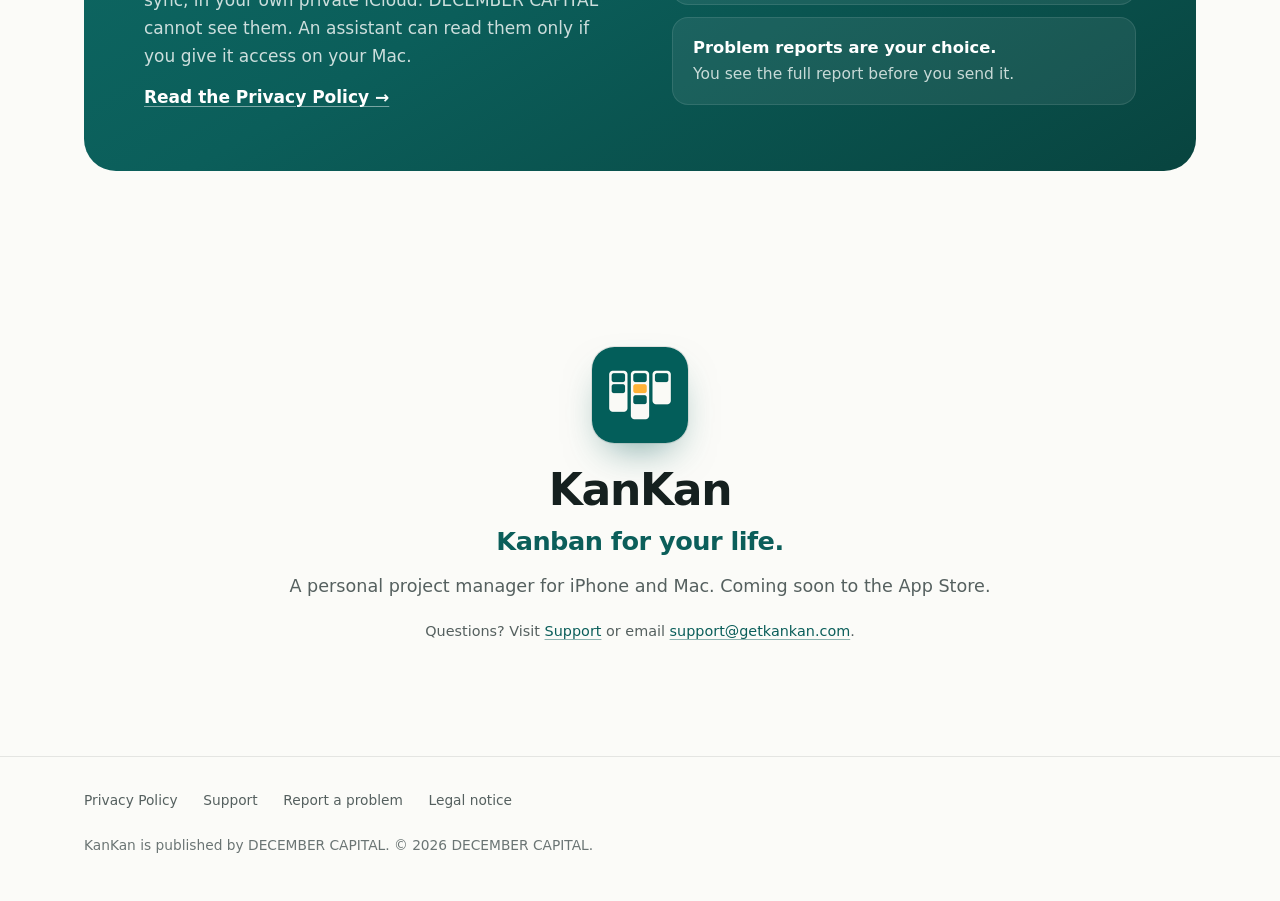
==== commit 5141e451: "Site for 1.0: personal project manager positioning, new video and screenshots - Home page: new hero," ====
--- a/index.html
+++ b/index.html
@@ -6,8 +6,8 @@
 <meta name="color-scheme" content="light dark">
 <meta http-equiv="Content-Security-Policy" content="default-src 'none'; script-src 'self'; style-src 'self'; img-src 'self'; media-src 'self'; base-uri 'none'; form-action 'none'">
 <meta name="referrer" content="no-referrer">
-<title>KanKan: Kanban for your life, on iPhone and Mac</title>
-<meta name="description" content="You&rsquo;re not actually doing everything on your to-do list. Leave to-dos in To Do, and move to Doing what you need to work on now. KanKan is a personal Kanban app for iPhone and Mac, coming soon to the App Store.">
+<title>KanKan: a personal project manager for iPhone and Mac</title>
+<meta name="description" content="Pick up exactly where you left off. KanKan is a personal project manager for iPhone and Mac. Every card keeps a log of what you did, so unfinished work is easy to continue. Coming soon to the App Store.">
 <link rel="canonical" href="https://getkankan.com/">
 <link rel="icon" href="favicon-32.png" sizes="32x32" type="image/png">
 <link rel="apple-touch-icon" href="apple-touch-icon.png">
@@ -16,15 +16,16 @@
 <meta property="og:type" content="website">
 <meta property="og:site_name" content="KanKan">
 <meta property="og:url" content="https://getkankan.com/">
-<meta property="og:title" content="KanKan: Kanban for your life">
-<meta property="og:description" content="You&rsquo;re not actually doing everything on your to-do list. Leave to-dos in To Do, and move to Doing what you need to work on now. A personal Kanban app for iPhone and Mac, coming soon to the App Store.">
+<meta property="og:title" content="KanKan: pick up exactly where you left off">
+<meta property="og:description" content="A personal project manager for iPhone and Mac. Every card keeps a log of what you did, so unfinished work is easy to continue. Coming soon to the App Store.">
+<!-- RECAPTURE: og-image.png still shows the old headline ("You're not actually doing everything on your to-do list"). Make a new one with the new headline; then update both image alt texts below. -->
 <meta property="og:image" content="https://getkankan.com/og-image.png">
 <meta property="og:image:width" content="1200">
 <meta property="og:image:height" content="630">
 <meta property="og:image:alt" content="The KanKan app icon and the words: You&rsquo;re not actually doing everything on your to-do list.">
 <meta name="twitter:card" content="summary_large_image">
-<meta name="twitter:title" content="KanKan: Kanban for your life">
-<meta name="twitter:description" content="You&rsquo;re not actually doing everything on your to-do list. Leave to-dos in To Do, and move to Doing what you need to work on now. A personal Kanban app for iPhone and Mac.">
+<meta name="twitter:title" content="KanKan: pick up exactly where you left off">
+<meta name="twitter:description" content="A personal project manager for iPhone and Mac. Every card keeps a log of what you did, so unfinished work is easy to continue.">
 <meta name="twitter:image" content="https://getkankan.com/og-image.png">
 <meta name="twitter:image:alt" content="The KanKan app icon and the words: You&rsquo;re not actually doing everything on your to-do list.">
 <link rel="stylesheet" href="style.css">
@@ -39,10 +40,10 @@
 <section class="hero" aria-labelledby="hero-title">
 <div class="inner hero-grid">
 <div class="hero-copy">
-<p class="eyebrow">Personal Kanban for iPhone and Mac</p>
-<h1 id="hero-title">You&rsquo;re not <span class="brandword">actually</span> doing everything on your to-do list.</h1>
-<p class="subline">Leave to-dos in To Do, and move to Doing what you need to work on now.</p>
-<p class="lead">KanKan is a personal Kanban app for iPhone and Mac. Your Doing column stays short, so you always know what you are working on now. And each card&rsquo;s activity log shows what you did last.</p>
+<p class="eyebrow">Personal project manager for iPhone and Mac</p>
+<h1 id="hero-title">Pick up <span class="brandword">exactly</span> where you left off.</h1>
+<p class="subline">For the projects you can&rsquo;t finish in one go.</p>
+<p class="lead">KanKan is a personal project manager. Every card keeps a log of what you did, so unfinished work is easy to continue. And your AI assistants can take some of the to-dos off your plate.</p>
 <div class="cta-row">
 <p class="soon"><span class="dot" aria-hidden="true"></span>Coming soon to the App Store</p>
 <a class="textlink" href="#how">See how it works <span aria-hidden="true">&rarr;</span></a>
@@ -66,7 +67,7 @@
 </video>
 </div>
 </div>
-<figcaption class="vh">A 30-second screen recording of KanKan on iPhone, without sound. It starts on the KanKan app icon and fades into the app. My Board has a long To Do column. The card Plan a birthday party is dragged from To Do to Doing. The long To Do column is scrolled down and back up. The card opens, the checklist item Order the cake is ticked, and the line Ordered the cake: lemon, for 12 is typed into its activity log. Back on My Board, the card Plan the garden opens, then its own board. The clip ends on the KanKan icon with the words: Kanban for your life.</figcaption>
+<figcaption class="vh">A 35-second screen recording of KanKan on iPhone, without sound. It starts on the iPhone Home Screen with KanKan's daily summary notification: 2 overdue. Overdue: Return library books, 2 days late. Coming up: 4 in the next 7 days. A tap on the notification opens KanKan on the Today list: 2 overdue cards, Return library books and Book a flu shot, and 4 coming up. Done closes it. My Board has a long To Do column. The card Plan a birthday party is dragged from To Do to Doing. The long To Do column is scrolled down and back up. The card opens, the checklist item Order the cake is ticked and moves to the bottom of the checklist, and the line Ordered the cake: lemon, for 12 is typed into its activity log. Back on My Board, the card Plan the garden opens and shows its own board inside the card. The clip ends on the KanKan icon with the words: Kanban for your life.</figcaption>
 <button type="button" class="vbtn" id="vbtn" hidden><span class="vbtn-icon" aria-hidden="true"></span><span class="vbtn-label">Pause video</span></button>
 </figure>
 </div>
@@ -74,20 +75,20 @@
 
 <section id="how" class="how" aria-labelledby="how-title">
 <div class="inner">
-<p class="eyebrow">How it works</p>
-<h2 id="how-title">Keep your big to-do list in its own column.</h2>
-<p class="section-lead">Move to Doing only what you&rsquo;re actively working on now.</p>
-<p class="section-lead">When it&rsquo;s done, move it to Done. Archive it whenever you want. Not the right time after all? Move the card back to To Do.</p>
+<p class="eyebrow">The problem</p>
+<h2 id="how-title">Most projects take more than one sitting.</h2>
+<p class="section-lead">You start something, and then the day ends or something else comes up. A week later, you have to work out where you were.</p>
+<p class="section-lead">In KanKan, each project is a card. Move it to Doing while you work on it. Everything else waits in To Do. When it is done, move it to Done.</p>
 <ol class="walk walk-2">
 <li>
 <figure class="mini-phone"><picture><source srcset="img/app/lean-board-dark.png" media="(prefers-color-scheme: dark)"><img src="img/app/lean-board.png" width="1320" height="2868" loading="lazy" decoding="async" alt="My Board. To Do holds 29 cards and runs off the screen: Move house, Renew passport, Book dentist, Fix the bike light, Call the bank about the mortgage and more. Doing holds only two cards: Plan the garden, with board progress 2 of 4, and Plan a birthday party, with a due date and checklist 3 of 4."></picture></figure>
-<h3>Move to Doing only what you&rsquo;re working on now.</h3>
-<p>Drag a card to Doing when you start it. Everything else waits in To Do, however long that list gets. Doing shows only what you are working on now.</p>
+<h3>See what you started.</h3>
+<p>Doing shows only the projects in progress. To Do can be as long as it needs to be.</p>
 </li>
 <li>
-<figure class="mini-phone"><picture><source srcset="img/app/card-detail-dark.png" media="(prefers-color-scheme: dark)"><img src="img/app/card-detail.png" width="1320" height="2868" loading="lazy" decoding="async" alt="The card Plan a birthday party. Due Oct 14, 2026 at 09:00 with default reminders, the tags family and home, the note Saturday, 3 pm. Twelve guests, and a checklist at 3 of 4."></picture></figure>
+<figure class="mini-phone"><picture><source srcset="img/app/card-detail-dark.png" media="(prefers-color-scheme: dark)"><img src="img/app/card-detail.png" width="1320" height="2868" loading="lazy" decoding="async" alt="The card Plan a birthday party: the tags family and home, the note Saturday, 3 pm. Twelve guests, and a checklist at 3 of 5. The open items Buy decorations and Buy candles are at the top. The ticked items Send invitations, Book the venue and Order the cake are at the bottom."></picture></figure>
 <h3>Open the card.</h3>
-<p>A due date with reminders, tags, a note and a checklist. The details stay with the work.</p>
+<p>The due date, tags, notes and checklist stay with the work.</p>
 </li>
 </ol>
 </div>
@@ -97,56 +98,44 @@
 <div class="inner act-grid">
 <div class="act-copy">
 <p class="eyebrow">Activity log</p>
-<h2 id="activity-title">Pick up where you left off.</h2>
-<p class="section-lead">Tick things off and note what you did. Every card keeps a dated log, newest first. Forgot where you were? Open the card and read your last steps.</p>
+<h2 id="activity-title">Every card remembers what you did.</h2>
+<p class="section-lead">Each card keeps a dated log, newest first. Come back after a day or a month, open the card and read your last steps. Then do the next one.</p>
 <ul class="act-list">
 <li><strong>Write what you did.</strong> Type a line in the card&rsquo;s Activity box. You can edit or delete your own lines later.</li>
-<li><strong>Moves are noted for you.</strong> When you move the card to another column, KanKan adds a line.</li>
-<li><strong>So are checklist ticks.</strong> Tick or untick an item, and KanKan adds a line.</li>
-</ul>
-<p class="meta">Nothing else adds lines. A project that moves to Done because its board is finished does not add one. The log stays with the card when you archive, restore or export it.</p>
+<li><strong>Moves and ticks are noted for you.</strong> When you move the card to another column, or tick a checklist item, KanKan adds a line.</li>
+<li><strong>Assistant changes show a name.</strong> When an AI assistant changes a card, the line shows the assistant&rsquo;s name.</li>
+<li><strong>Nothing gets forgotten.</strong> The Today screen lists cards in Doing that have had no activity for more than 7 days.</li>
+</ul>
+<p class="meta">The log stays with the card when you archive, restore or export it.</p>
 </div>
 <div class="act-shots">
-<figure class="mini-phone"><picture><source srcset="img/app/activity-log-dark.png" media="(prefers-color-scheme: dark)"><img src="img/app/activity-log.png" width="1320" height="2868" loading="lazy" decoding="async" alt="The checklist and Activity log of Plan a birthday party. Order the cake is ticked. The log, newest first: Ordered the cake: lemon, for 12. Ticked: Order the cake. Moved: To Do to Doing. Venue confirmed for Saturday, 3 pm. Asked Sam for the final guest list. Ticked: Book the venue. Ticked: Send invitations. Each line has a date and time."></picture></figure>
-</div>
-</div>
-</section>
-
-<section id="focus" class="activity focus-sec" aria-labelledby="focus-title">
-<div class="inner act-grid">
-<div class="act-shots">
-<figure class="mini-phone"><picture><source srcset="img/app/focus-dark.png" media="(prefers-color-scheme: dark)"><img src="img/app/focus.png" width="1320" height="2868" loading="lazy" decoding="async" alt="My Board with the chip Focus: home. Only cards tagged home are shown: in To Do, Move house, Fix the bike light, Clean the gutters, Replace the kitchen tap and Get the boiler serviced; in Doing, Plan the garden and Plan a birthday party."></picture></figure>
-</div>
-<div class="act-copy">
-<p class="eyebrow">Focus</p>
-<h2 id="focus-title">Focus only on the cards you need.</h2>
-<p class="section-lead">Tag cards personal, work, family or vacation. Turn on Focus for one tag, and every board shows only the cards with that tag, including the boards inside cards.</p>
-<ul class="act-list">
-<li><strong>Set it from any board.</strong> Pick a tag from the Focus menu in the toolbar.</li>
-<li><strong>You always know it&rsquo;s on.</strong> A &ldquo;Focus: home&rdquo; chip stays at the top until you clear it.</li>
-<li><strong>Tags can nest.</strong> Focus on work, and cards tagged work/marketing show too.</li>
-</ul>
-</div>
-</div>
-</section>
-
-<section id="features" class="features" aria-labelledby="features-title">
-<div class="inner">
-<p class="eyebrow">What you get</p>
-<h2 id="features-title">Everything a card needs. Nothing it doesn&rsquo;t.</h2>
+<figure class="mini-phone"><picture><source srcset="img/app/activity-log-dark.png" media="(prefers-color-scheme: dark)"><img src="img/app/activity-log.png" width="1320" height="2868" loading="lazy" decoding="async" alt="The end of the checklist and the Activity log of Plan a birthday party. The log, newest first: Claude Code &mdash; Added checklist item: Buy candles. Claude Code &mdash; Ticked: Order the cake. Venue confirmed for Saturday, 3 pm. Asked Sam for the final guest list. Ticked: Book the venue. Ticked: Send invitations. Each line has a date and time."></picture></figure>
+</div>
+</div>
+</section>
+
+<section id="assistants" class="bigger" aria-labelledby="assistants-title">
+<div class="inner">
+<p class="eyebrow">AI assistants, on Mac</p>
+<h2 id="assistants-title">Let your assistant knock off some to-dos.</h2>
+<p class="section-lead">With Agent Access, AI tools that run on your Mac can work on your boards. For example Claude, ChatGPT and Grok, or coding tools like Claude Code, Codex and Cursor. Ask one to add the steps of a project, sort a board or tick off what it finished.</p>
+<div class="act-shots assistants-shot">
+<figure class="mini-phone"><picture><source srcset="img/app/agent-access-dark.png" media="(prefers-color-scheme: dark)"><img src="img/app/agent-access.png" width="1320" height="2868" loading="lazy" decoding="async" alt="The card Renew passport after an assistant worked on it. Checklist 2 of 4: Fill in the online form and Pay the fee are open; Find the old passport and Take a new photo are ticked. The Activity log, newest first: Claude Code &mdash; Tag added: errands. Claude Code &mdash; Ticked: Take a new photo. Claude Code &mdash; Ticked: Find the old passport. Claude Code &mdash; Added checklist item: Pay the fee."></picture></figure>
+</div>
 <ul class="feature-grid fg-4">
-<li><svg class="ficon" viewBox="0 0 24 24" aria-hidden="true"><circle cx="12" cy="12" r="8.5"/><path d="M12 7v5l3 2"/></svg><h3>Activity log</h3><p>Each card keeps a dated log, newest first. Write what you did. Column moves and checklist ticks are added for you.</p></li>
-<li><svg class="ficon" viewBox="0 0 24 24" aria-hidden="true"><path d="M6 16.5V11a6 6 0 0 1 12 0v5.5l1.5 2h-15zM10 20.5a2 2 0 0 0 4 0"/></svg><h3>Due dates and reminders</h3><p>Give cards and checklist items a due date. On iPhone, you get a reminder the day before and one at the due time by default; change the defaults in Settings, or set different reminders for one card. Plus an optional daily summary.</p></li>
-<li><svg class="ficon" viewBox="0 0 24 24" aria-hidden="true"><path d="M3.5 12.2V4.5a1 1 0 0 1 1-1h7.7l8.3 8.3a1.5 1.5 0 0 1 0 2.1l-6.6 6.6a1.5 1.5 0 0 1-2.1 0z"/><circle cx="8" cy="8" r="1.4"/></svg><h3>Tags</h3><p>Tag cards by what they are about, like family or home. Tags can nest, like work/marketing.</p></li>
-<li><svg class="ficon" viewBox="0 0 24 24" aria-hidden="true"><path d="M4 6.5l1.6 1.6L8.5 5M4 13.5l1.6 1.6 2.9-3.1M11.5 7h8.5M11.5 14h8.5M4.5 19.5h15.5"/></svg><h3>Checklists</h3><p>Break a card into steps and tick them off. When a step grows, turn it into a card on the card&rsquo;s own board.</p></li>
-</ul>
+<li><svg class="ficon" viewBox="0 0 24 24" aria-hidden="true"><circle cx="8" cy="12" r="4"/><path d="M12 12h9M18 12v3M21 12v2"/></svg><h3>You choose the access</h3><p>Create a token for each assistant in Settings. Read-only tokens can look. Read-and-write tokens can add and edit cards, checklists and due dates, and create and arrange boards, columns and tags. Revoke a token at any time.</p></li>
+<li><svg class="ficon" viewBox="0 0 24 24" aria-hidden="true"><path d="M4 5.5h16v10H9.5L5 19.5v-4H4z"/><path d="M9 10.5l2 2 4-4"/></svg><h3>Deleting asks you first</h3><p>Before an assistant deletes anything, or changes more than 10 cards at once, it must ask you in its chat. Nothing changes until you say yes. This is on by default.</p></li>
+<li><svg class="ficon" viewBox="0 0 24 24" aria-hidden="true"><circle cx="12" cy="12" r="8.5"/><path d="M12 7v5l3 2"/></svg><h3>You see who did what</h3><p>When an assistant changes a card, the card&rsquo;s activity log shows its name. Assistants cannot edit or delete your log lines.</p></li>
+<li><svg class="ficon" viewBox="0 0 24 24" aria-hidden="true"><rect x="2.5" y="4" width="19" height="13" rx="2"/><path d="M8 20.5h8M12 17v3.5"/></svg><h3>On your Mac, while KanKan is open</h3><p>The connection stays on your Mac. When KanKan is closed or your Mac is asleep or off, assistants cannot reach your boards. They cannot connect from your iPhone or from the internet.</p></li>
+</ul>
+<p class="meta">Agent Access is optional, and off until you create a token. It sends nothing to DECEMBER CAPITAL. <a href="support.html#agent-access">How Agent Access works</a></p>
 </div>
 </section>
 
 <section id="bigger" class="bigger" aria-labelledby="bigger-title">
 <div class="inner">
-<p class="eyebrow">For bigger work</p>
-<h2 id="bigger-title">Too big for a to-do list? Give it its own board.</h2>
+<p class="eyebrow">For bigger projects</p>
+<h2 id="bigger-title">Too big for one card? Give it its own board.</h2>
 <div class="nest2">
 <figure class="nest-step">
 <div class="mini-phone"><div class="hl"><picture><source srcset="img/app/lean-board-dark.png" media="(prefers-color-scheme: dark)"><img src="img/app/lean-board.png" width="1320" height="2868" loading="lazy" decoding="async" alt="My Board. In the Doing column, the card Plan the garden shows a board icon and 2 / 4."></picture><span class="ring" aria-hidden="true"></span></div></div>
@@ -154,16 +143,58 @@
 </figure>
 <div class="nest-arrow" aria-hidden="true"><svg viewBox="0 0 48 24" width="48" height="24" fill="none" stroke="currentColor" stroke-width="2" stroke-linecap="round" stroke-linejoin="round"><path d="M4 12h38M34 5l8 7-8 7"/></svg><span>Open Plan the garden&rsquo;s board</span></div>
 <figure class="nest-step">
-<div class="mini-phone"><picture><source srcset="img/app/sub-board-dark.png" media="(prefers-color-scheme: dark)"><img src="img/app/sub-board.png" width="1320" height="2868" loading="lazy" decoding="async" alt="The board inside the card Plan the garden. To Do: Plant tomatoes. Doing: Build raised beds, due Oct 18, 2026, checklist 2 of 4."></picture></div>
+<div class="mini-phone"><picture><source srcset="img/app/sub-board-dark.png" media="(prefers-color-scheme: dark)"><img src="img/app/sub-board.png" width="1320" height="2868" loading="lazy" decoding="async" alt="The card Plan the garden. Its status is Doing, set by its board. Below it, the card&rsquo;s own board, 2 of 4 done: To Do holds Plant tomatoes, Doing holds Build raised beds, due Nov 21, 2026, checklist 2 of 4, and the Done column starts at the right edge. Below the board: Add Due Date and the tags home and home/garden."></picture></div>
 <figcaption>Open it, and it is a whole board: To Do, Doing, Done.</figcaption>
 </figure>
 <div class="nest-text"><h3>Boards inside cards</h3><p>Any card can hold its own board with To Do, Doing and Done. The card takes its status from that board, and moves to Done by itself when the work inside is done.</p></div>
 </div>
-<ul class="feature-grid fg-3">
-<li><svg class="ficon" viewBox="0 0 24 24" aria-hidden="true"><rect x="2.5" y="4" width="19" height="16" rx="3"/><path d="M7 10l3 2.5L7 15M12.5 15h4.5"/></svg><h3>Agent Access on Mac</h3><p>Optional. Tools you trust on the same Mac can read and update your cards. They cannot create boards, columns or tags. You can revoke access at any time.</p></li>
+</div>
+</section>
+
+<section id="focus" class="activity focus-sec" aria-labelledby="focus-title">
+<div class="inner act-grid">
+<div class="act-shots">
+<figure class="mini-phone"><picture><source srcset="img/app/focus-dark.png" media="(prefers-color-scheme: dark)"><img src="img/app/focus.png" width="1320" height="2868" loading="lazy" decoding="async" alt="My Board with the Focus sheet open, 2 selected. The tags errands and home are ticked, family is not, and home is open to show its sub-tag garden, ticked with it. No Tags is not ticked. Behind the sheet, the chip Focus: errands, home, and only the matching cards: in To Do, Move house, Renew passport and Book dentist; in Doing, Plan the garden and Plan a birthday party."></picture></figure>
+</div>
+<div class="act-copy">
+<p class="eyebrow">Tags and Focus</p>
+<h2 id="focus-title">Focus only on the cards you need.</h2>
+<p class="section-lead">Tag cards personal, work, family or vacation. Turn on Focus and tick the tags you want. Every board then shows only the cards with one of those tags, including the boards inside cards.</p>
+<ul class="act-list">
+<li><strong>Tick one tag or several.</strong> The Focus menu in the toolbar is a checkbox list of your tags, with &ldquo;No Tags&rdquo; and &ldquo;Select All&rdquo;.</li>
+<li><strong>You always know it&rsquo;s on.</strong> A Focus chip stays at the top until you clear it.</li>
+<li><strong>Tags can nest.</strong> Tick work, and cards tagged work/marketing show too.</li>
+</ul>
+</div>
+</div>
+</section>
+
+<section id="features" class="features" aria-labelledby="features-title">
+<div class="inner">
+<p class="eyebrow">What else you get</p>
+<h2 id="features-title">Everything a project needs. Nothing it doesn&rsquo;t.</h2>
+<ul class="feature-grid">
+<li><svg class="ficon" viewBox="0 0 24 24" aria-hidden="true"><path d="M6 16.5V11a6 6 0 0 1 12 0v5.5l1.5 2h-15zM10 20.5a2 2 0 0 0 4 0"/></svg><h3>Due dates and reminders</h3><p>Give cards and checklist items a due date. On iPhone, you get a reminder the day before and one at the due time by default. Change the defaults in Settings, or set different reminders for one card.</p></li>
+<li><svg class="ficon" viewBox="0 0 24 24" aria-hidden="true"><circle cx="12" cy="12" r="4"/><path d="M12 2.5v2M12 19.5v2M2.5 12h2M19.5 12h2M5.3 5.3l1.4 1.4M17.3 17.3l1.4 1.4M5.3 18.7l1.4-1.4M17.3 6.7l1.4-1.4"/></svg><h3>Today screen</h3><p>One list of what is overdue, due today and coming up this week, plus forgotten cards in Doing. On iPhone, you can also get a daily summary each morning.</p></li>
+<li><svg class="ficon" viewBox="0 0 24 24" aria-hidden="true"><path d="M4 6.5l1.6 1.6L8.5 5M4 13.5l1.6 1.6 2.9-3.1M11.5 7h8.5M11.5 14h8.5M4.5 19.5h15.5"/></svg><h3>Checklists</h3><p>Break a card into steps and tick them off. Ticked items move to the bottom, so the next step stays on top. When a step grows, turn it into a card on the card&rsquo;s own board.</p></li>
+<li><svg class="ficon" viewBox="0 0 24 24" aria-hidden="true"><rect x="8.5" y="2.5" width="7" height="12" rx="3.5"/><path d="M5 11a7 7 0 0 0 14 0M12 18v3.5"/></svg><h3>Siri and Shortcuts</h3><p>Ask Siri or use the Shortcuts app to add a card, see what is due today, move a card or open a board.</p></li>
 <li><svg class="ficon" viewBox="0 0 24 24" aria-hidden="true"><rect x="2.5" y="5" width="13" height="10" rx="1.5"/><path d="M1 18.5h16"/><rect x="17.5" y="8" width="5" height="11" rx="1.3"/></svg><h3>iPhone and Mac</h3><p>Use KanKan on both. Turn on iCloud sync to keep the same boards on iPhone and Mac, in your own private iCloud. It is off until you turn it on.</p></li>
 <li><svg class="ficon" viewBox="0 0 24 24" aria-hidden="true"><rect x="3" y="4" width="18" height="5" rx="1.5"/><path d="M4.5 9v9.5a1.5 1.5 0 0 0 1.5 1.5h12a1.5 1.5 0 0 0 1.5-1.5V9M10 13h4"/></svg><h3>Archive and export</h3><p>Archive finished work and restore it later, with everything inside it. Export a backup at any time.</p></li>
 </ul>
+</div>
+</section>
+
+<section id="pricing" class="bigger" aria-labelledby="pricing-title">
+<div class="inner">
+<p class="eyebrow">Pricing</p>
+<h2 id="pricing-title">Free to start.</h2>
+<p class="section-lead">Try KanKan with up to 10 cards. When you need more, choose KanKan Unlimited.</p>
+<ul class="feature-grid">
+<li><svg class="ficon" viewBox="0 0 24 24" aria-hidden="true"><rect x="4" y="4" width="16" height="16" rx="2.5"/><path d="M8 9.5h8M8 14.5h5"/></svg><h3>Free</h3><p>Up to 10 unarchived cards. Checklist items do not count. Done cards count until you archive them.</p></li>
+<li><svg class="ficon" viewBox="0 0 24 24" aria-hidden="true"><rect x="3.5" y="5" width="17" height="15" rx="2"/><path d="M3.5 10h17M8 3v4M16 3v4"/></svg><h3>Unlimited, yearly</h3><p>&euro;69.99 a year. No card limit.</p></li>
+<li><svg class="ficon" viewBox="0 0 24 24" aria-hidden="true"><rect x="3.5" y="5" width="17" height="15" rx="2"/><path d="M3.5 10h17M8 3v4M16 3v4M12 13.5v3"/></svg><h3>Unlimited, monthly</h3><p>&euro;7.99 a month. No card limit.</p></li>
+</ul>
+<p class="meta">If you are eligible, Unlimited starts with a 1-month free trial. One subscription works on iPhone and Mac with the same Apple Account. The App Store shows the price for your country. If your subscription ends, your cards stay: you can still view, edit, archive and export them.</p>
 </div>
 </section>
 
@@ -190,7 +221,7 @@
 <img class="closing-icon" src="img/kankan-icon-192.png" width="96" height="96" alt="KanKan app icon">
 <h2 id="closing-title">KanKan</h2>
 <p class="tagline">Kanban for your life.</p>
-<p class="closing-lead">Coming soon to the App Store, for iPhone and Mac.</p>
+<p class="closing-lead">A personal project manager for iPhone and Mac. Coming soon to the App Store.</p>
 <p class="meta">Questions? Visit <a href="support.html">Support</a> or email <a href="mailto:support@getkankan.com">support@getkankan.com</a>.</p>
 </div>
 </section>
--- a/style.css
+++ b/style.css
@@ -170,6 +170,7 @@
 .act-copy .meta{max-width:30rem}
 .act-shots{display:flex;justify-content:center}
 .act-shots .mini-phone{width:100%;max-width:17rem}
+.assistants-shot{margin-top:2.5rem}
 .walk-2{grid-template-columns:repeat(2,minmax(0,17rem));gap:2rem 4rem}
 .activity{border-top:0;padding-top:clamp(1rem,3vw,2rem)}
 .feature-grid.fg-4{grid-template-columns:repeat(4,minmax(0,1fr))}
@@ -206,6 +207,7 @@
 .feature-grid li{margin:0;padding:1.5rem 1.4rem 1.6rem;background:var(--bg-elev);border:1px solid var(--rule);border-radius:var(--radius);box-shadow:var(--shadow)}
 .feature-grid h3{margin:1rem 0 .4rem;font-size:1.05rem}
 .feature-grid p{margin:0;color:var(--muted);font-size:.95rem;line-height:1.55}
+.feature-grid+.meta{margin-top:1.5rem;max-width:44rem}
 .ficon{width:2.6rem;height:2.6rem;padding:.55rem;border-radius:.8rem;background:var(--brand-soft);fill:none;stroke:var(--link);stroke-width:1.7;stroke-linecap:round;stroke-linejoin:round}
 
 /* Privacy band */
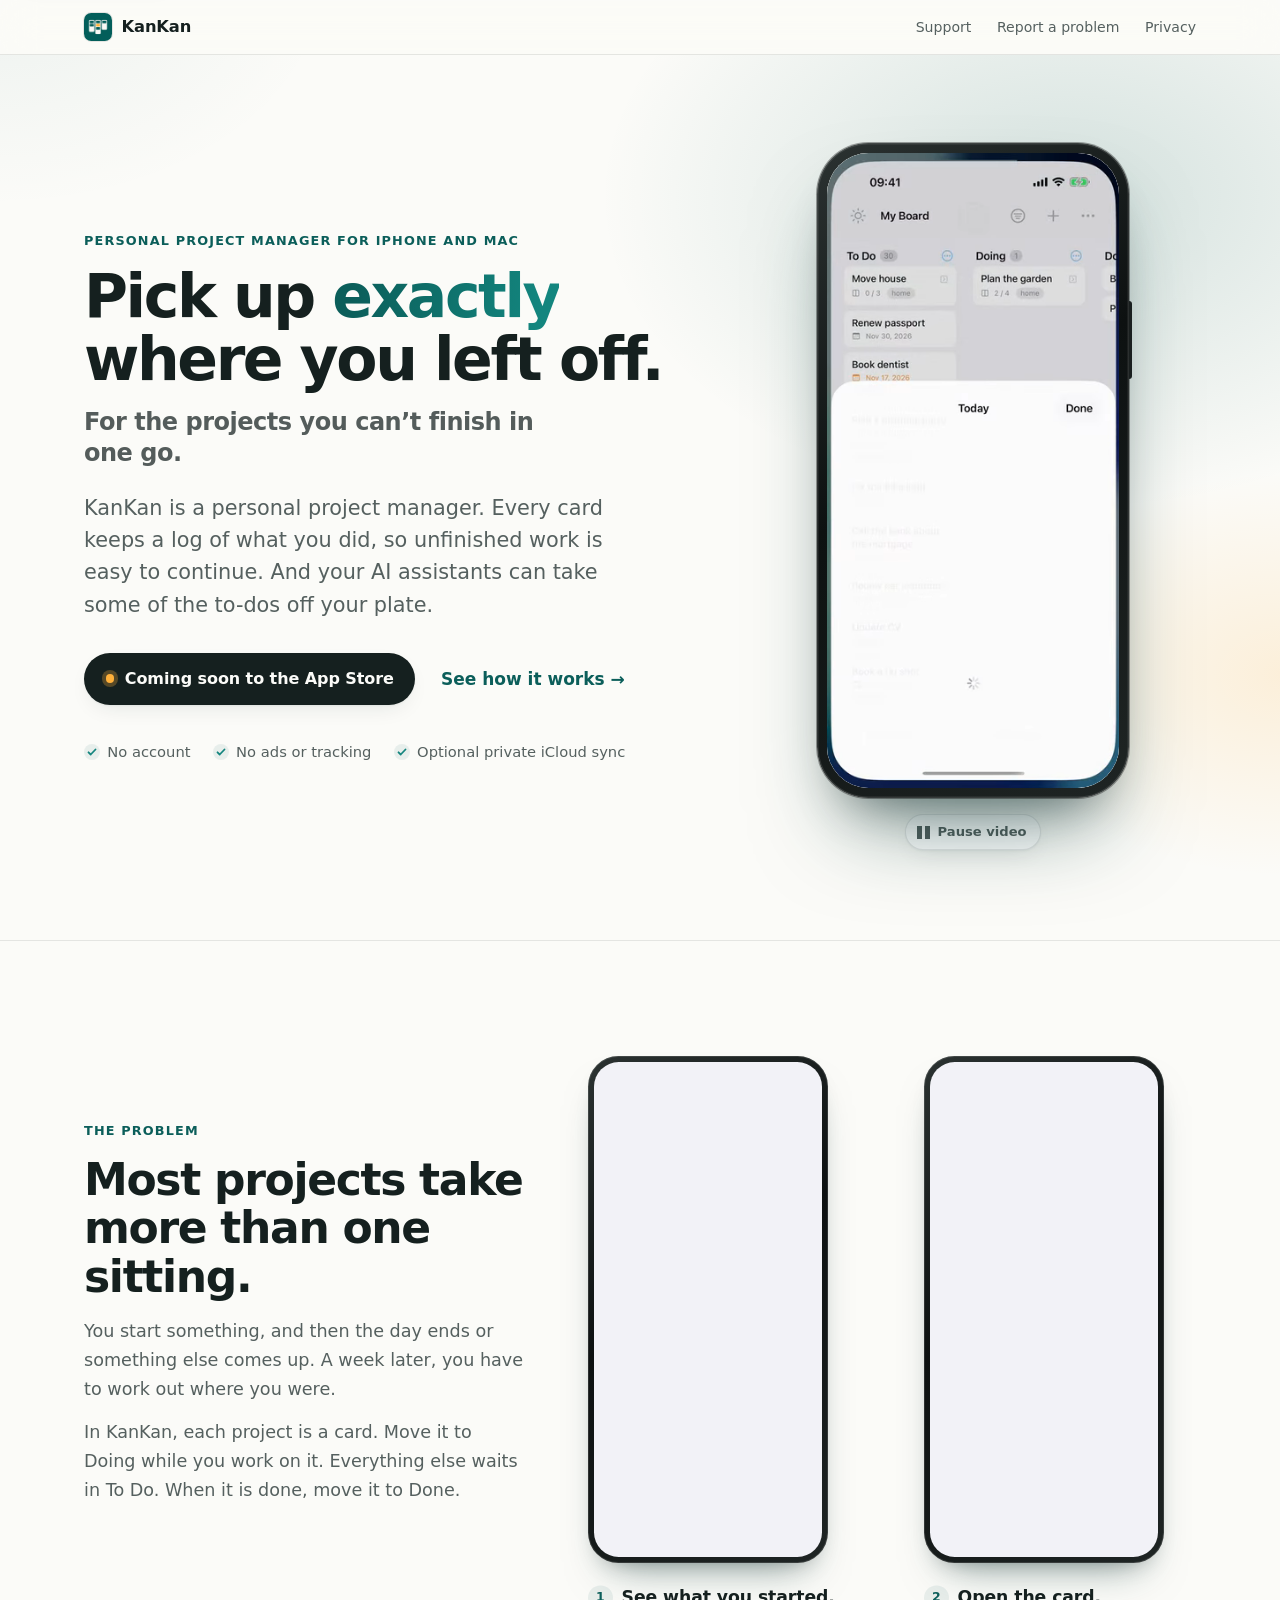
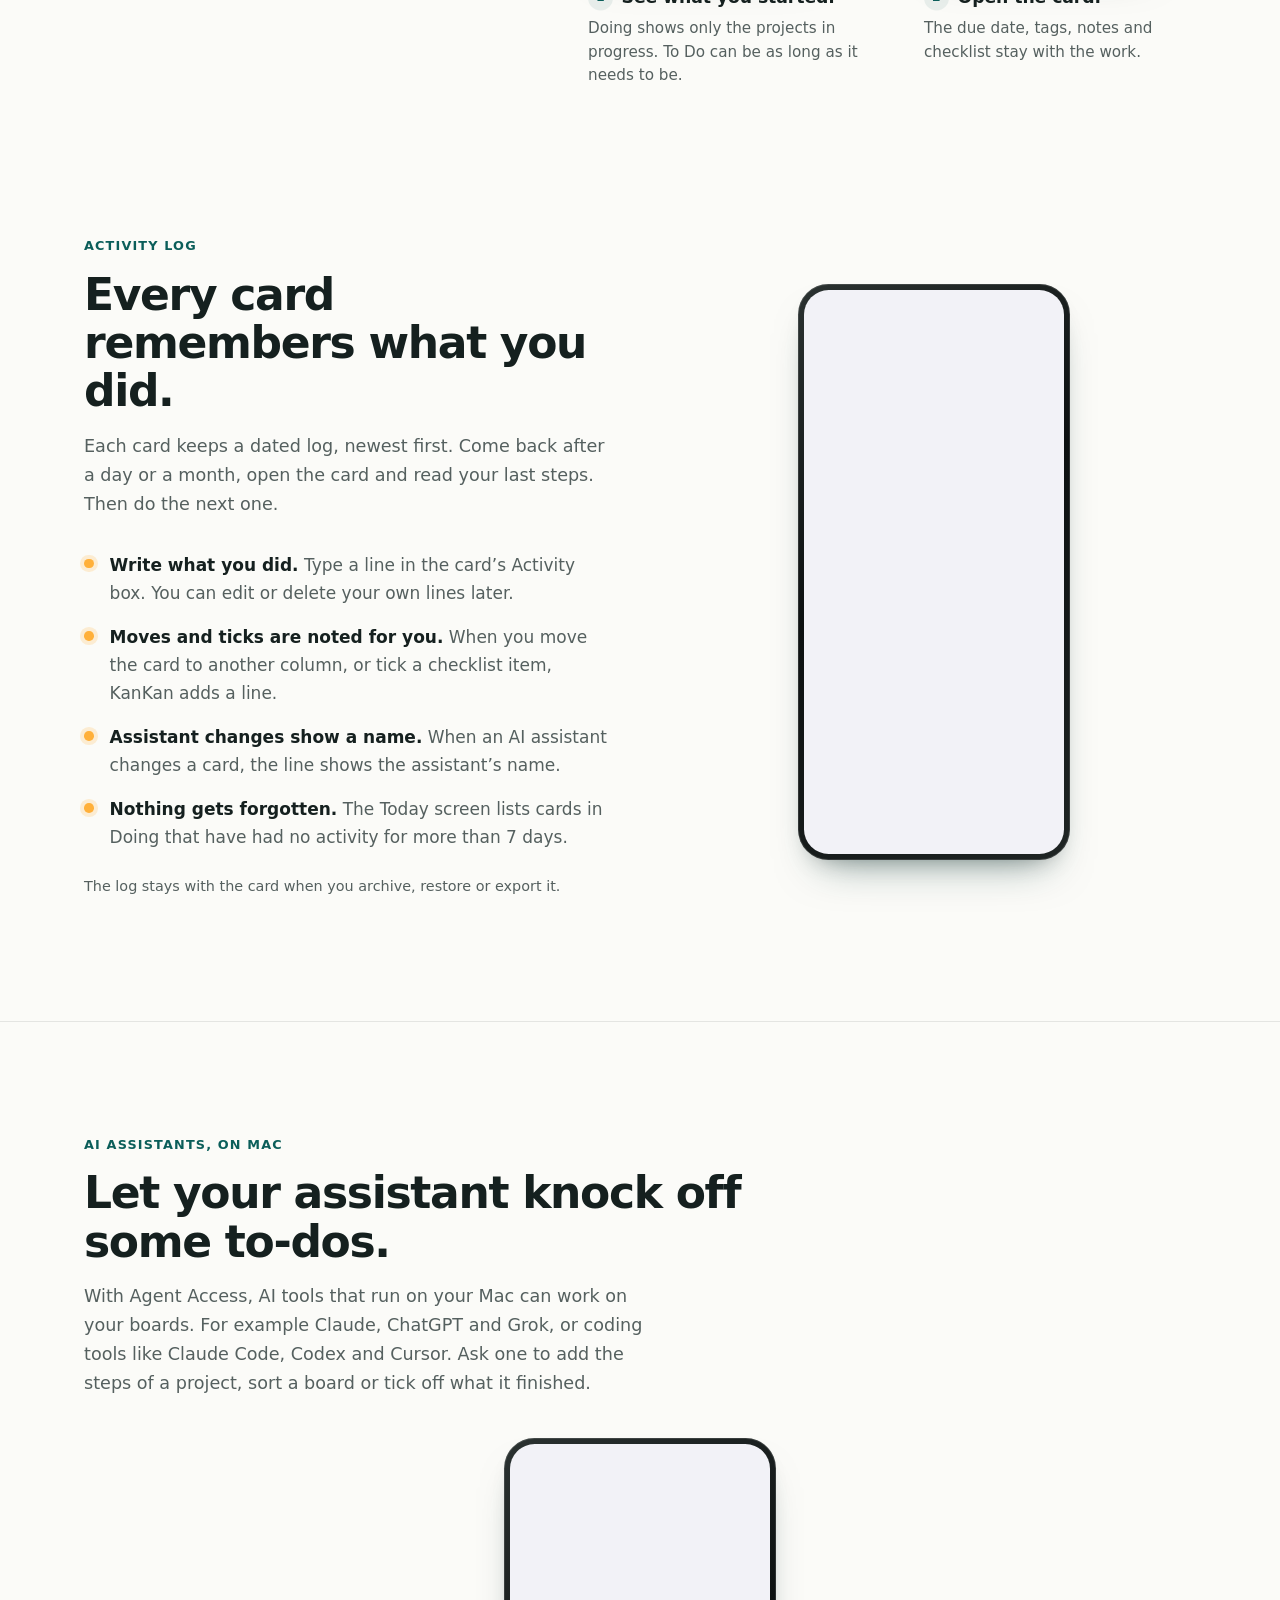
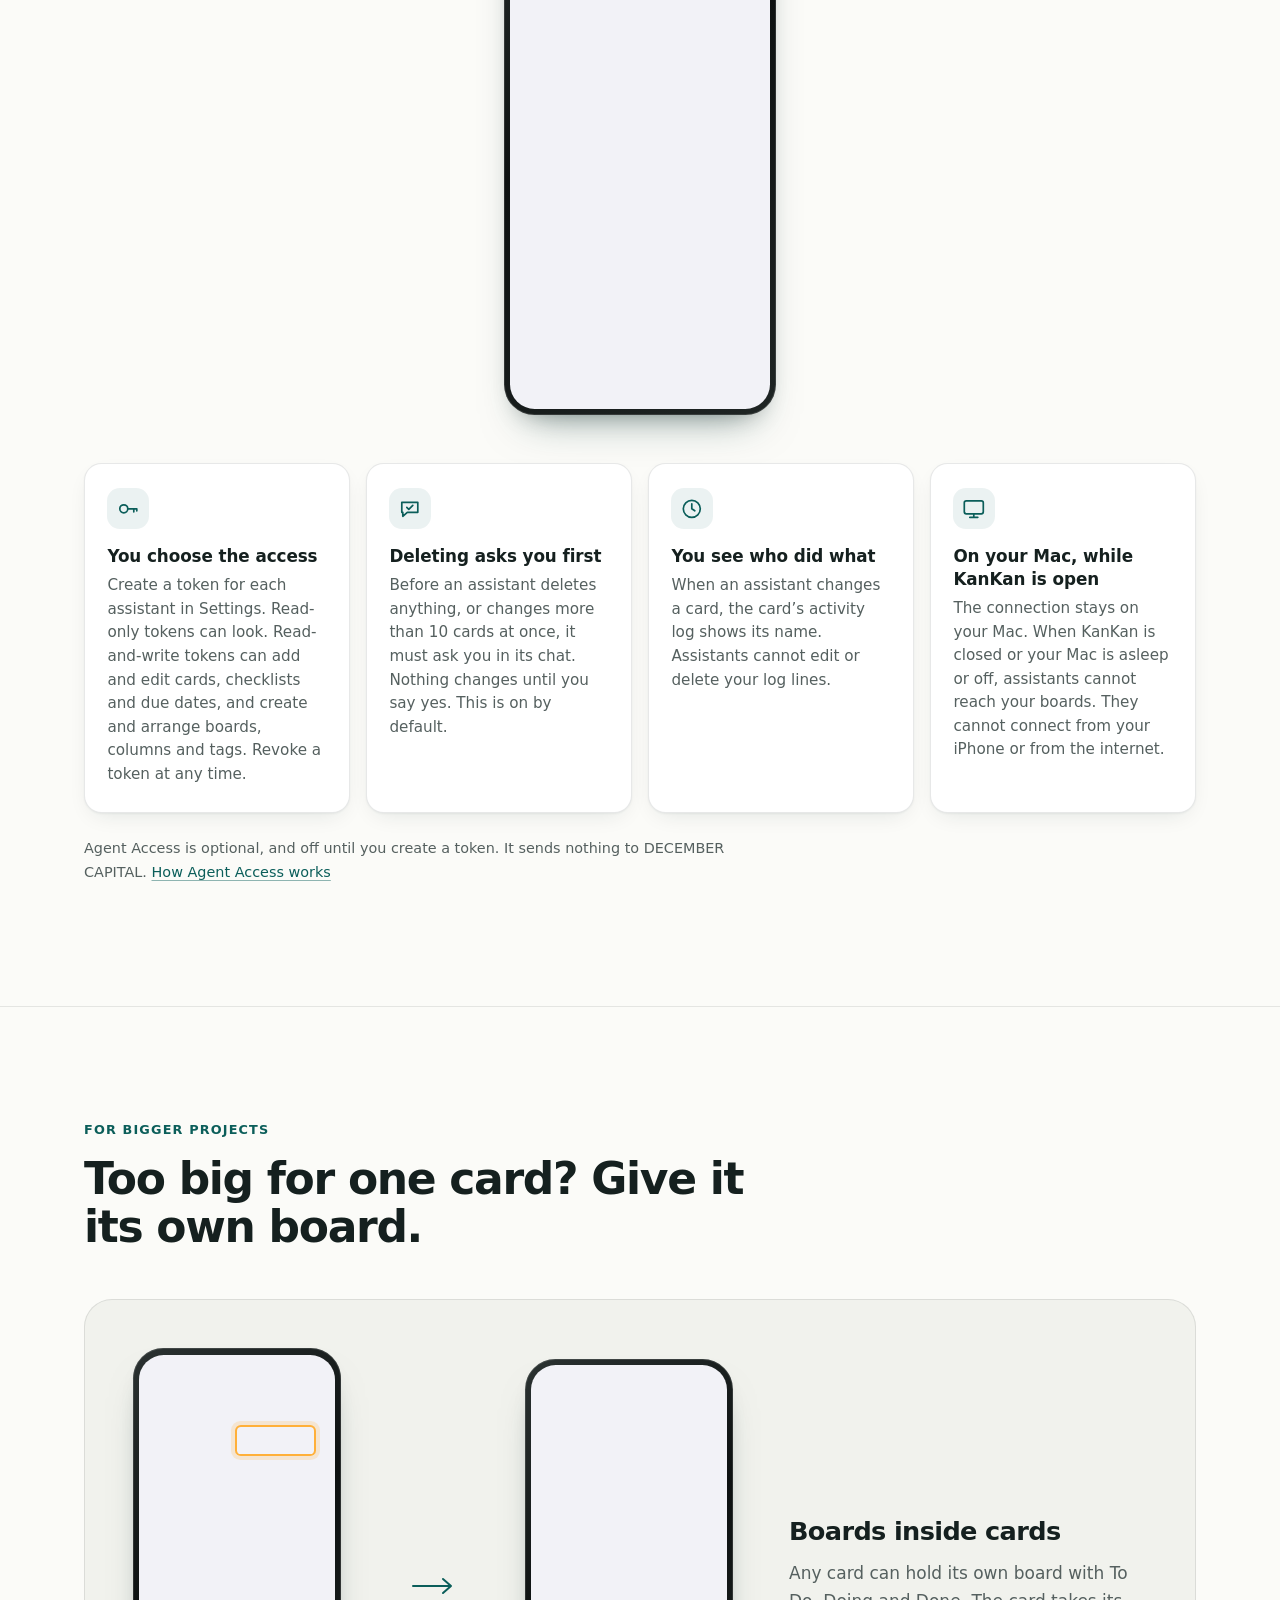
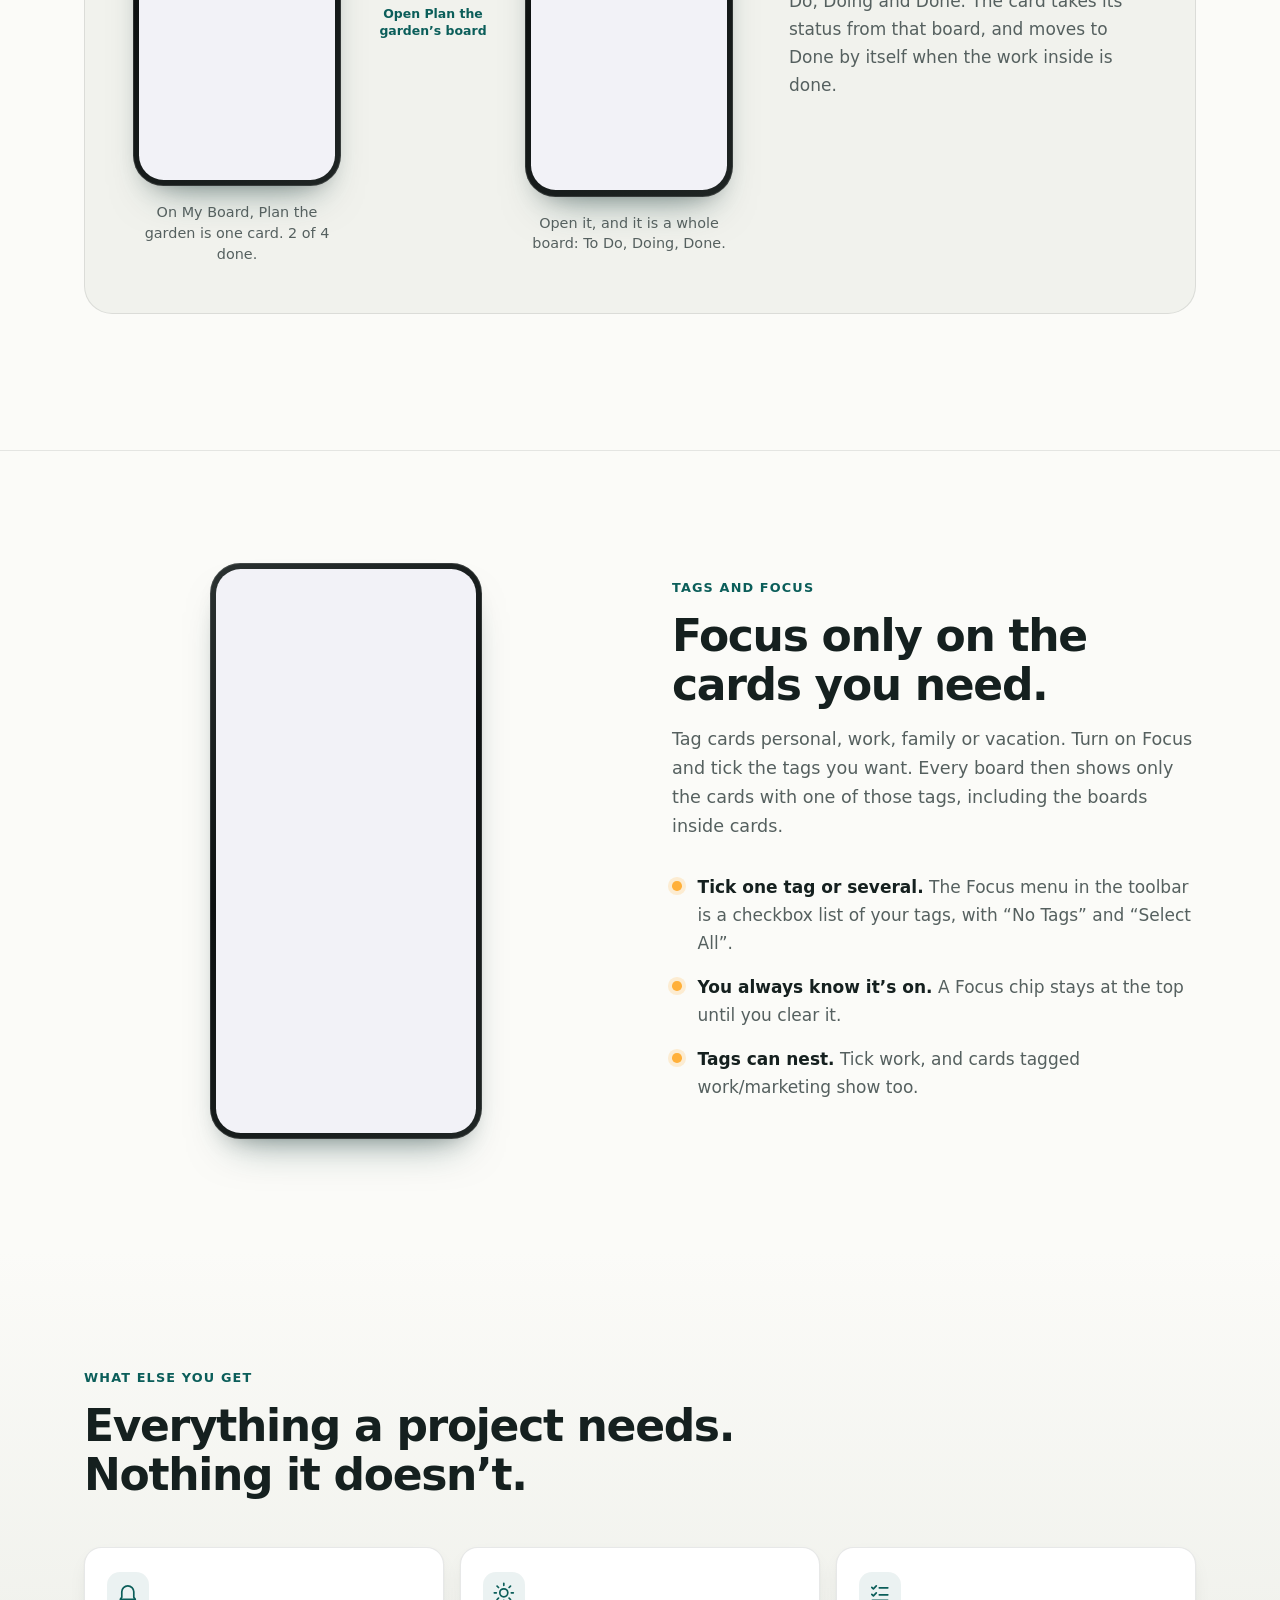
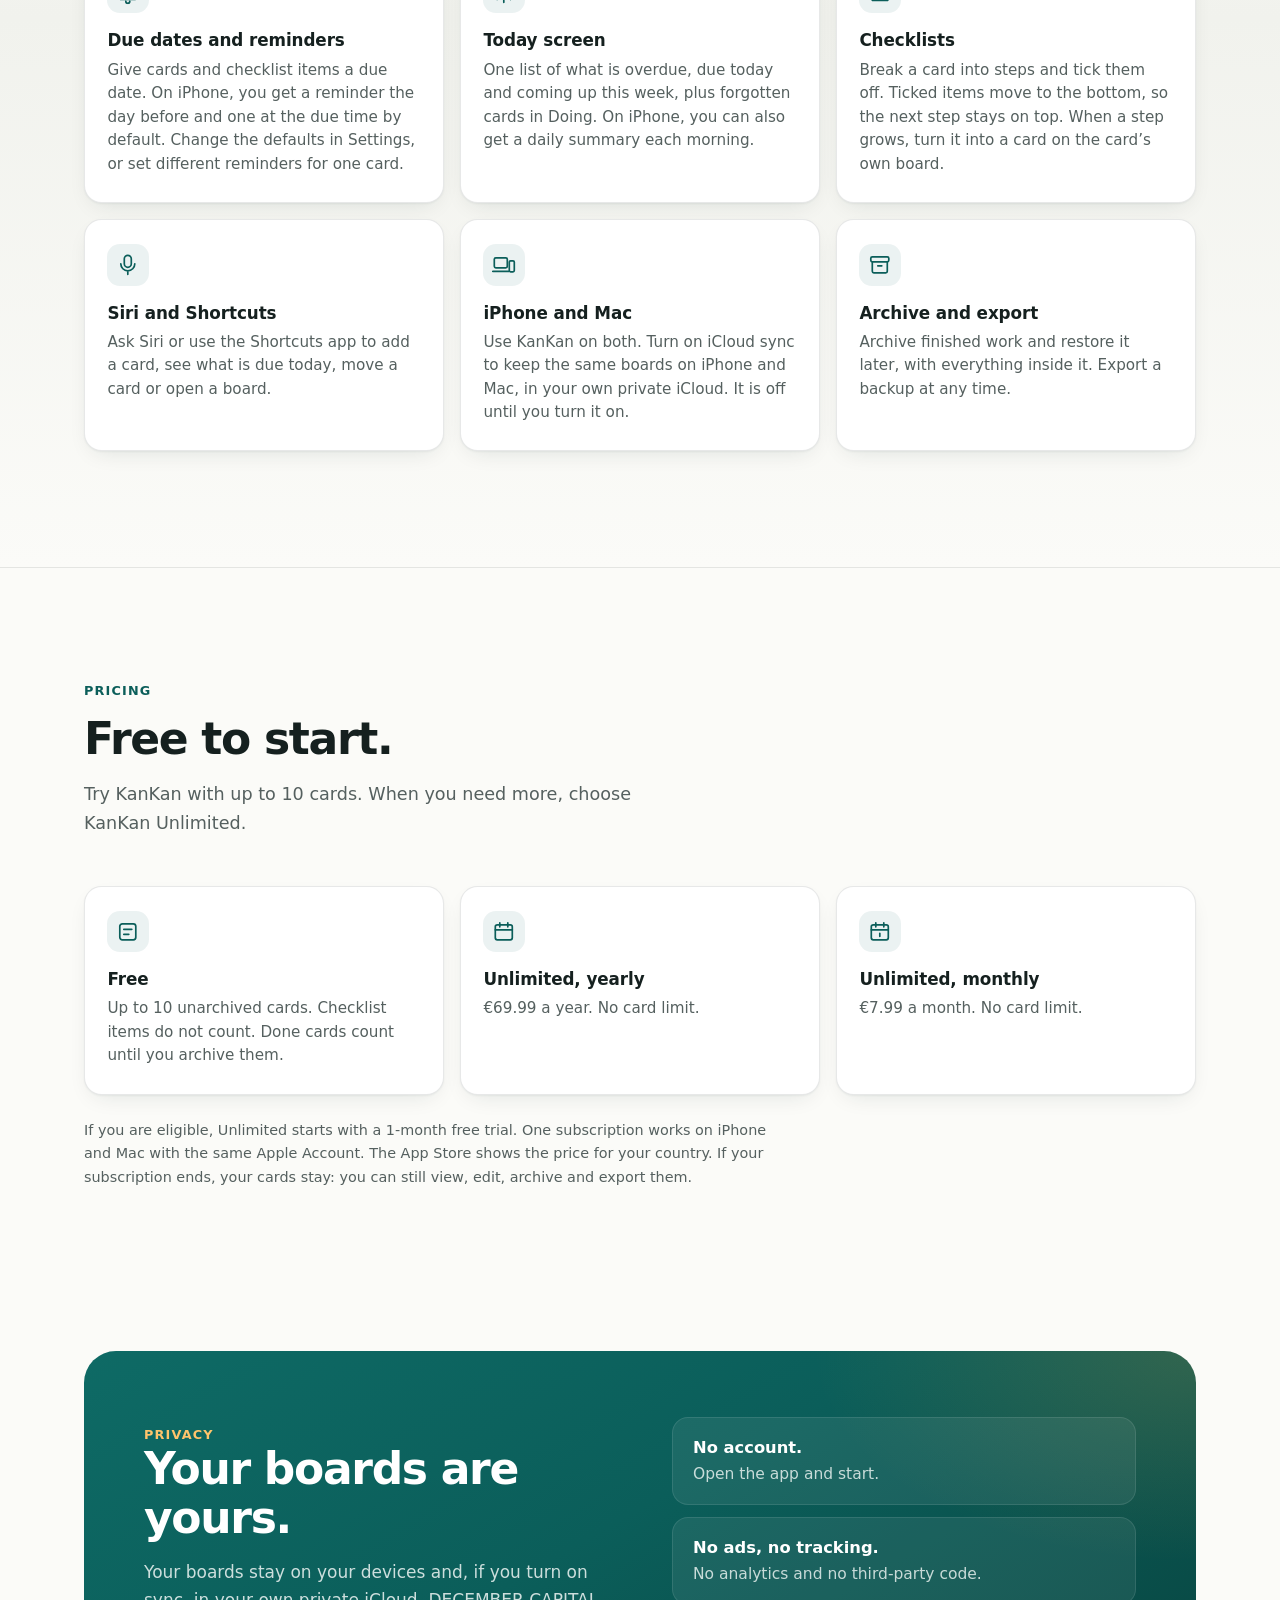
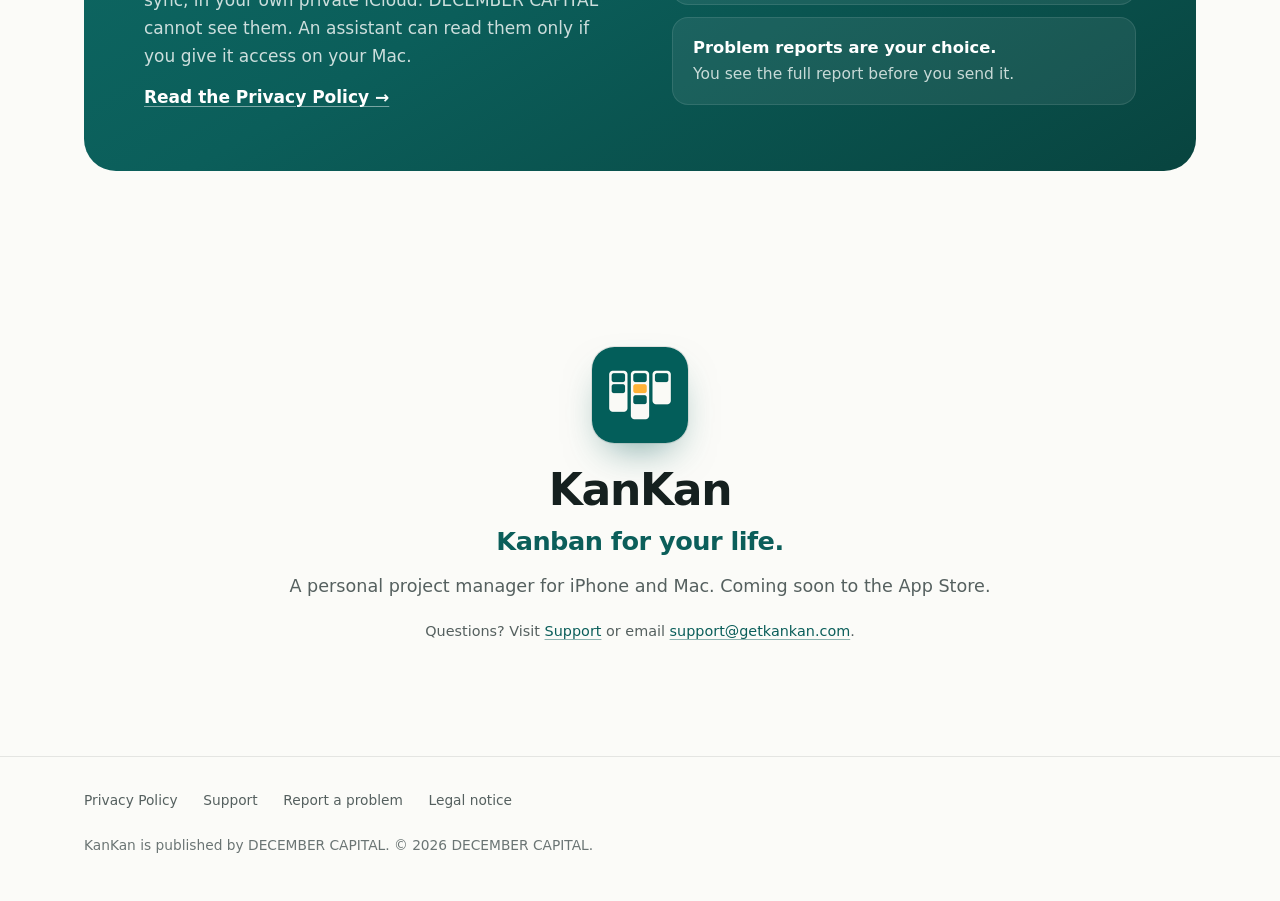
==== commit 2a34c568: "Link preview image with the new headline Co-Authored-By: Claude Opus 5.5 <noreply@anthropic.com>" ====
--- a/index.html
+++ b/index.html
@@ -18,16 +18,15 @@
 <meta property="og:url" content="https://getkankan.com/">
 <meta property="og:title" content="KanKan: pick up exactly where you left off">
 <meta property="og:description" content="A personal project manager for iPhone and Mac. Every card keeps a log of what you did, so unfinished work is easy to continue. Coming soon to the App Store.">
-<!-- RECAPTURE: og-image.png still shows the old headline ("You're not actually doing everything on your to-do list"). Make a new one with the new headline; then update both image alt texts below. -->
 <meta property="og:image" content="https://getkankan.com/og-image.png">
 <meta property="og:image:width" content="1200">
 <meta property="og:image:height" content="630">
-<meta property="og:image:alt" content="The KanKan app icon and the words: You&rsquo;re not actually doing everything on your to-do list.">
+<meta property="og:image:alt" content="The KanKan app icon, the headline &ldquo;Pick up exactly where you left off.&rdquo; and the line: Personal project manager for iPhone and Mac.">
 <meta name="twitter:card" content="summary_large_image">
 <meta name="twitter:title" content="KanKan: pick up exactly where you left off">
 <meta name="twitter:description" content="A personal project manager for iPhone and Mac. Every card keeps a log of what you did, so unfinished work is easy to continue.">
 <meta name="twitter:image" content="https://getkankan.com/og-image.png">
-<meta name="twitter:image:alt" content="The KanKan app icon and the words: You&rsquo;re not actually doing everything on your to-do list.">
+<meta name="twitter:image:alt" content="The KanKan app icon, the headline &ldquo;Pick up exactly where you left off.&rdquo; and the line: Personal project manager for iPhone and Mac.">
 <link rel="stylesheet" href="style.css">
 <script src="js/video.js" defer></script>
 </head>
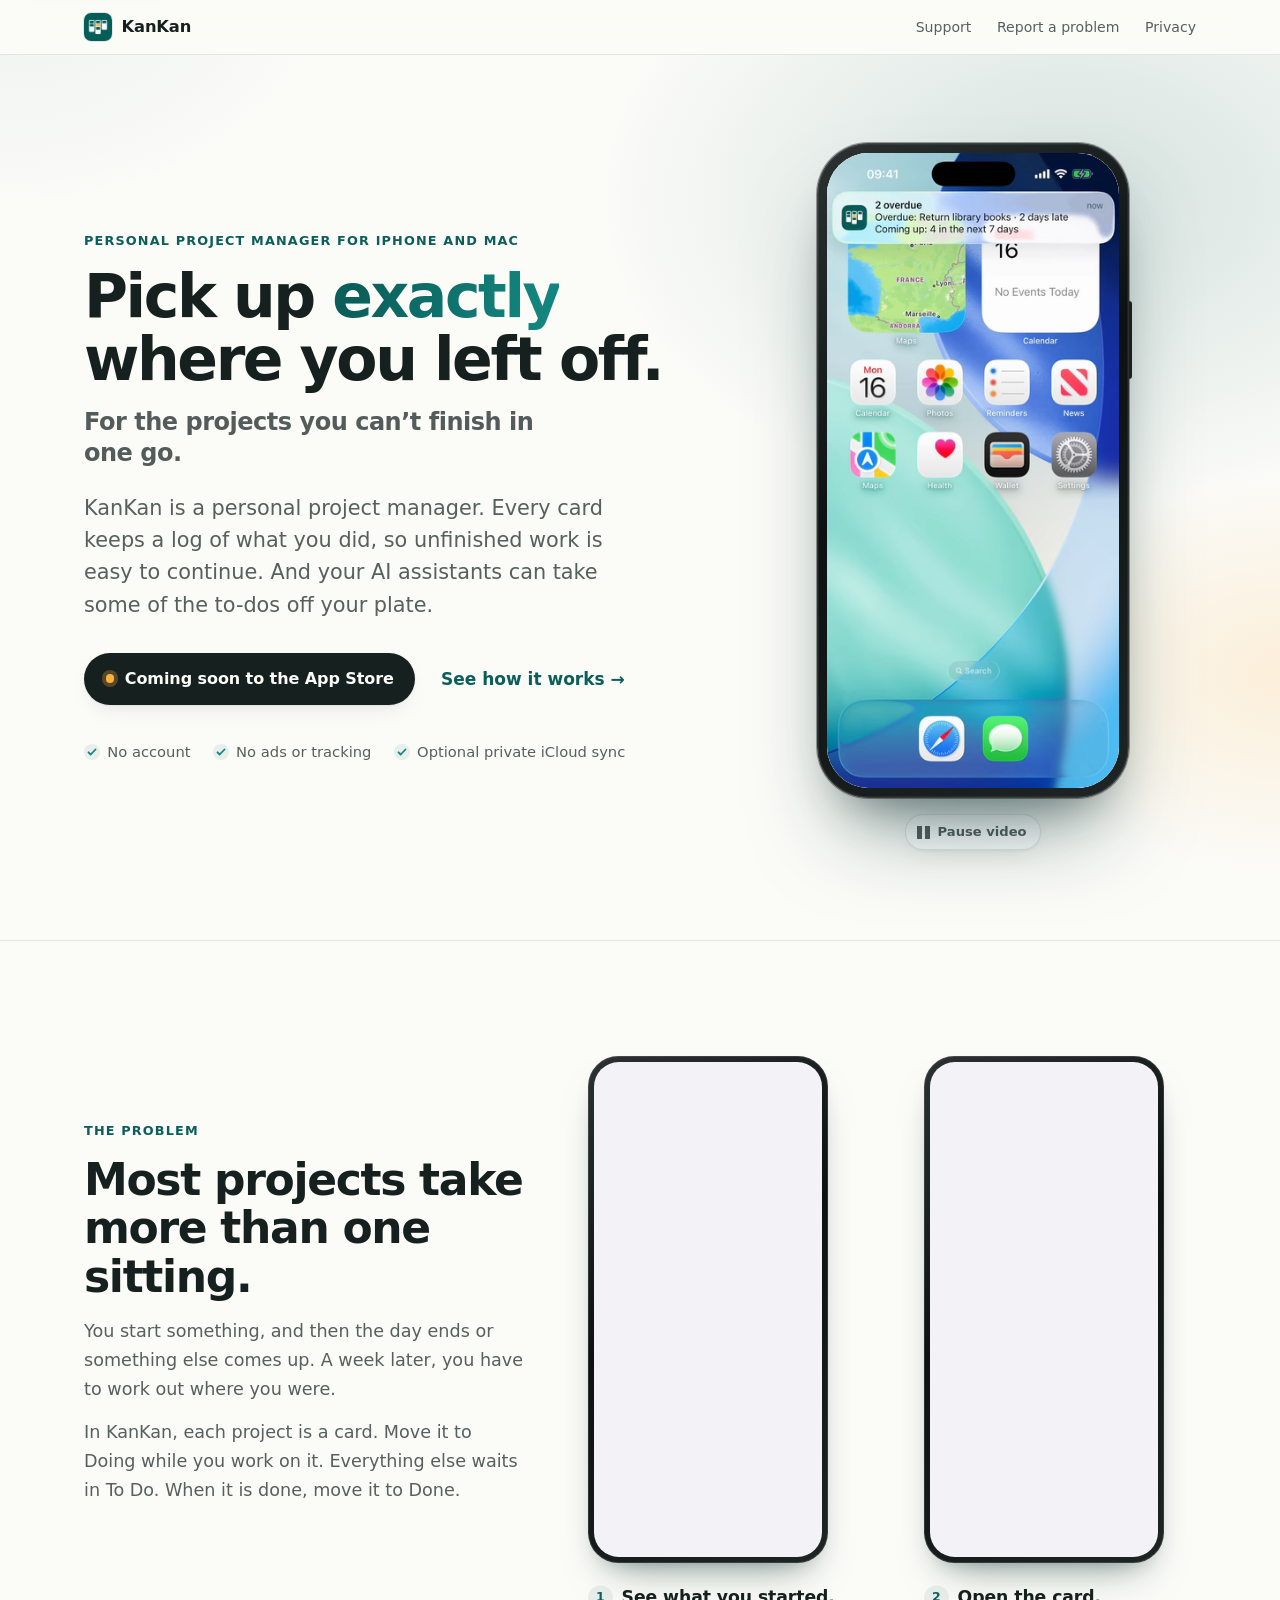
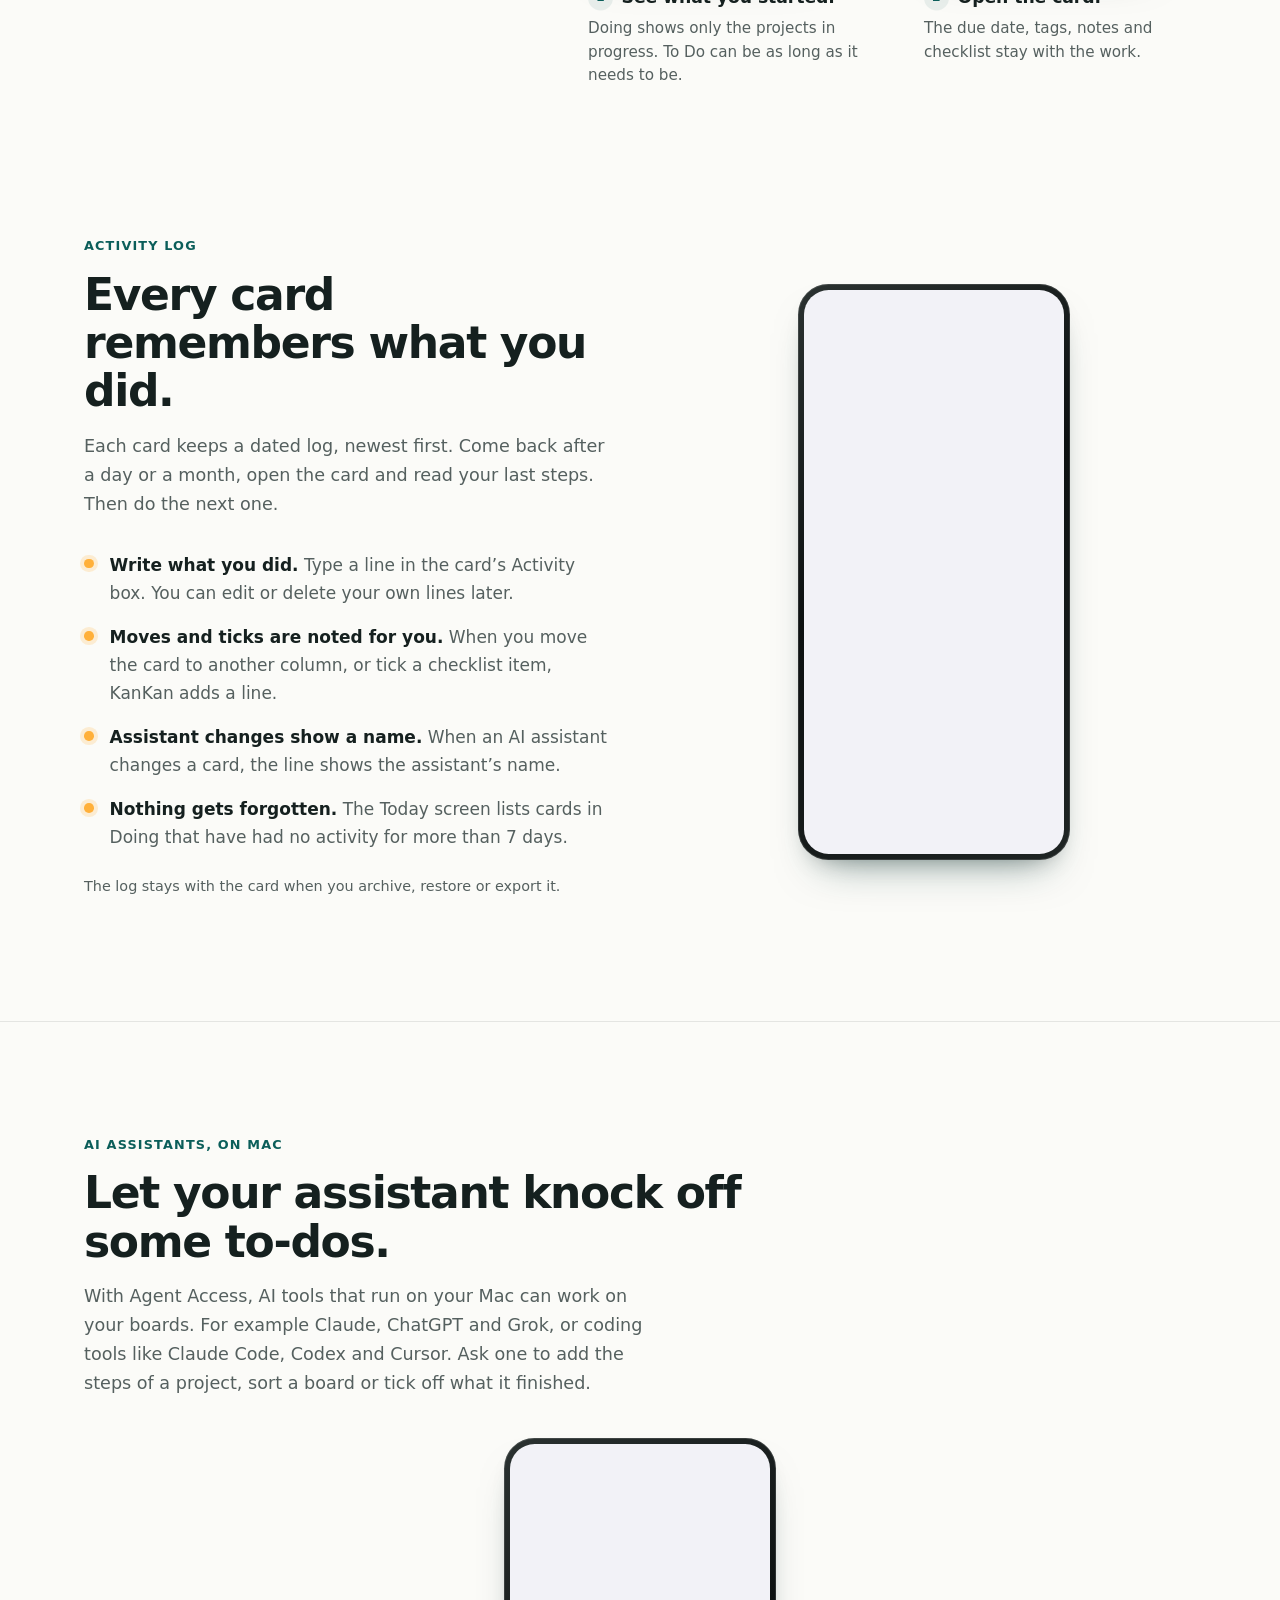
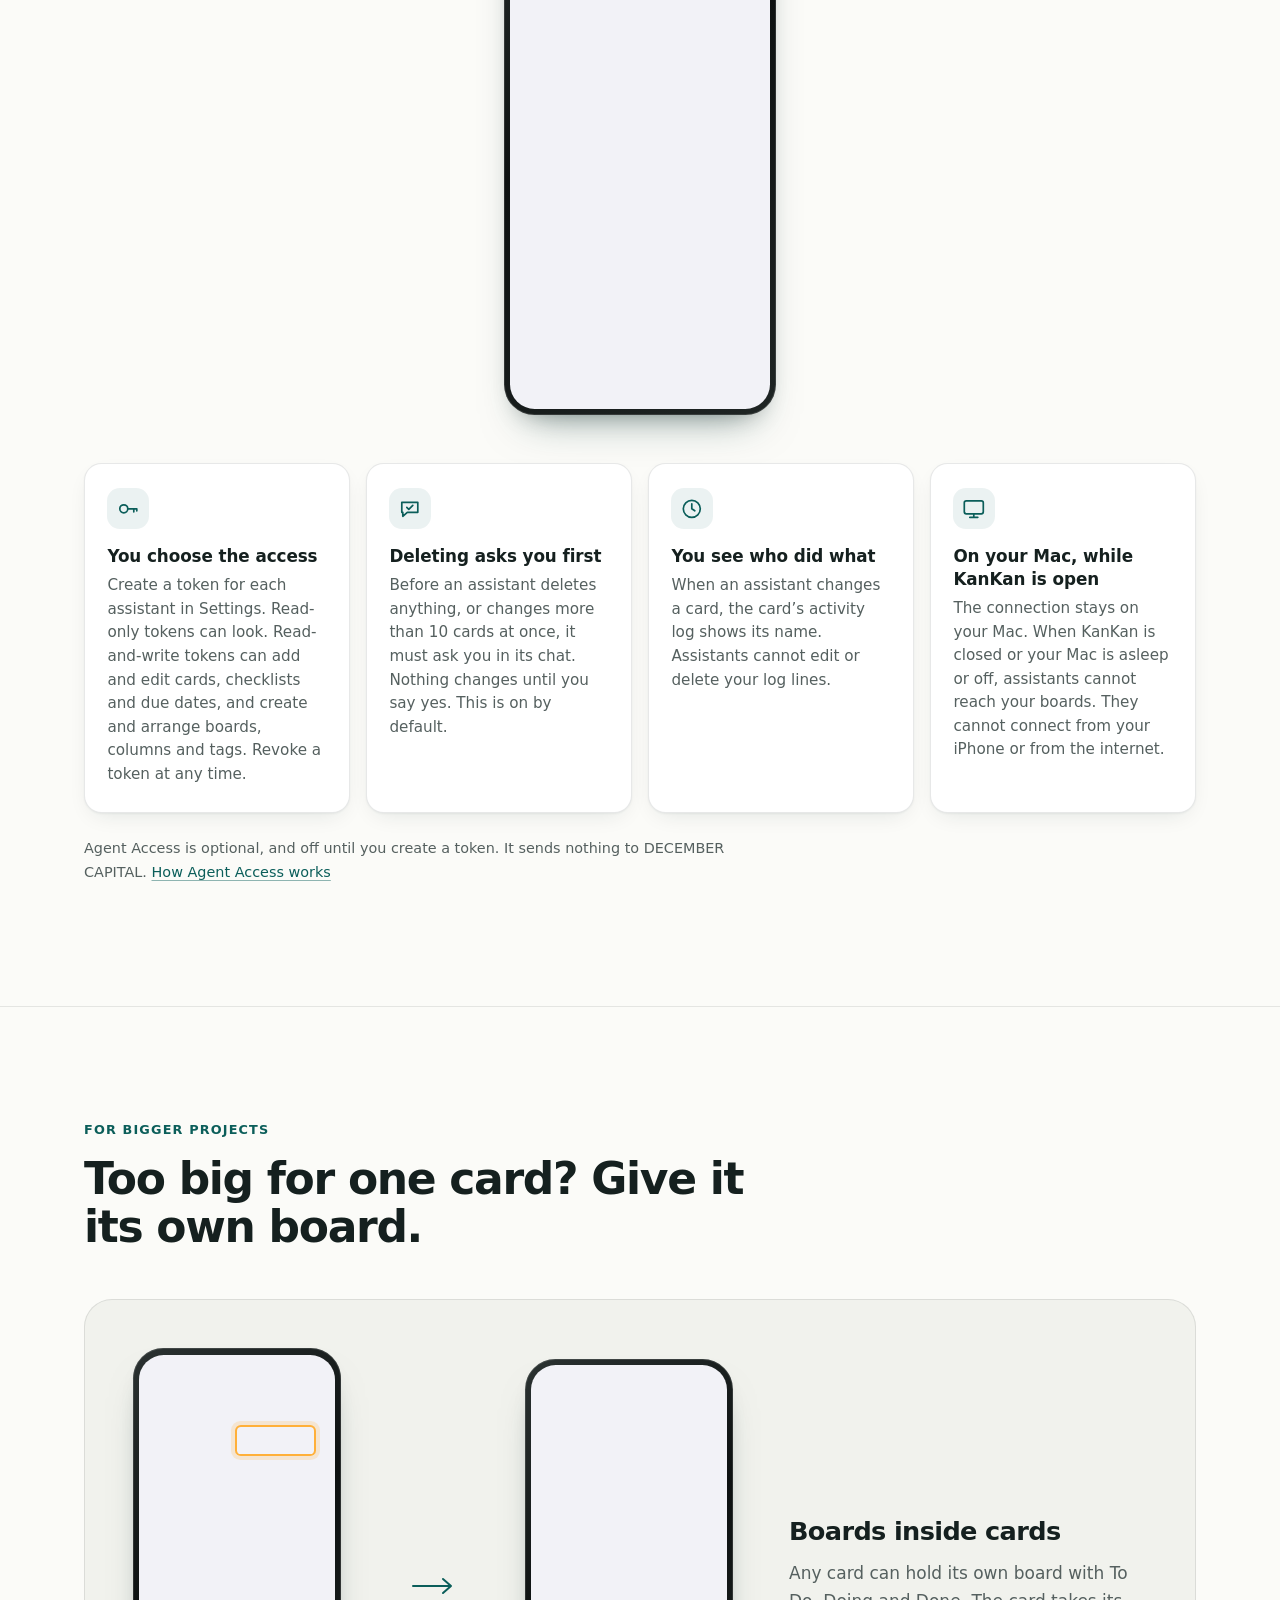
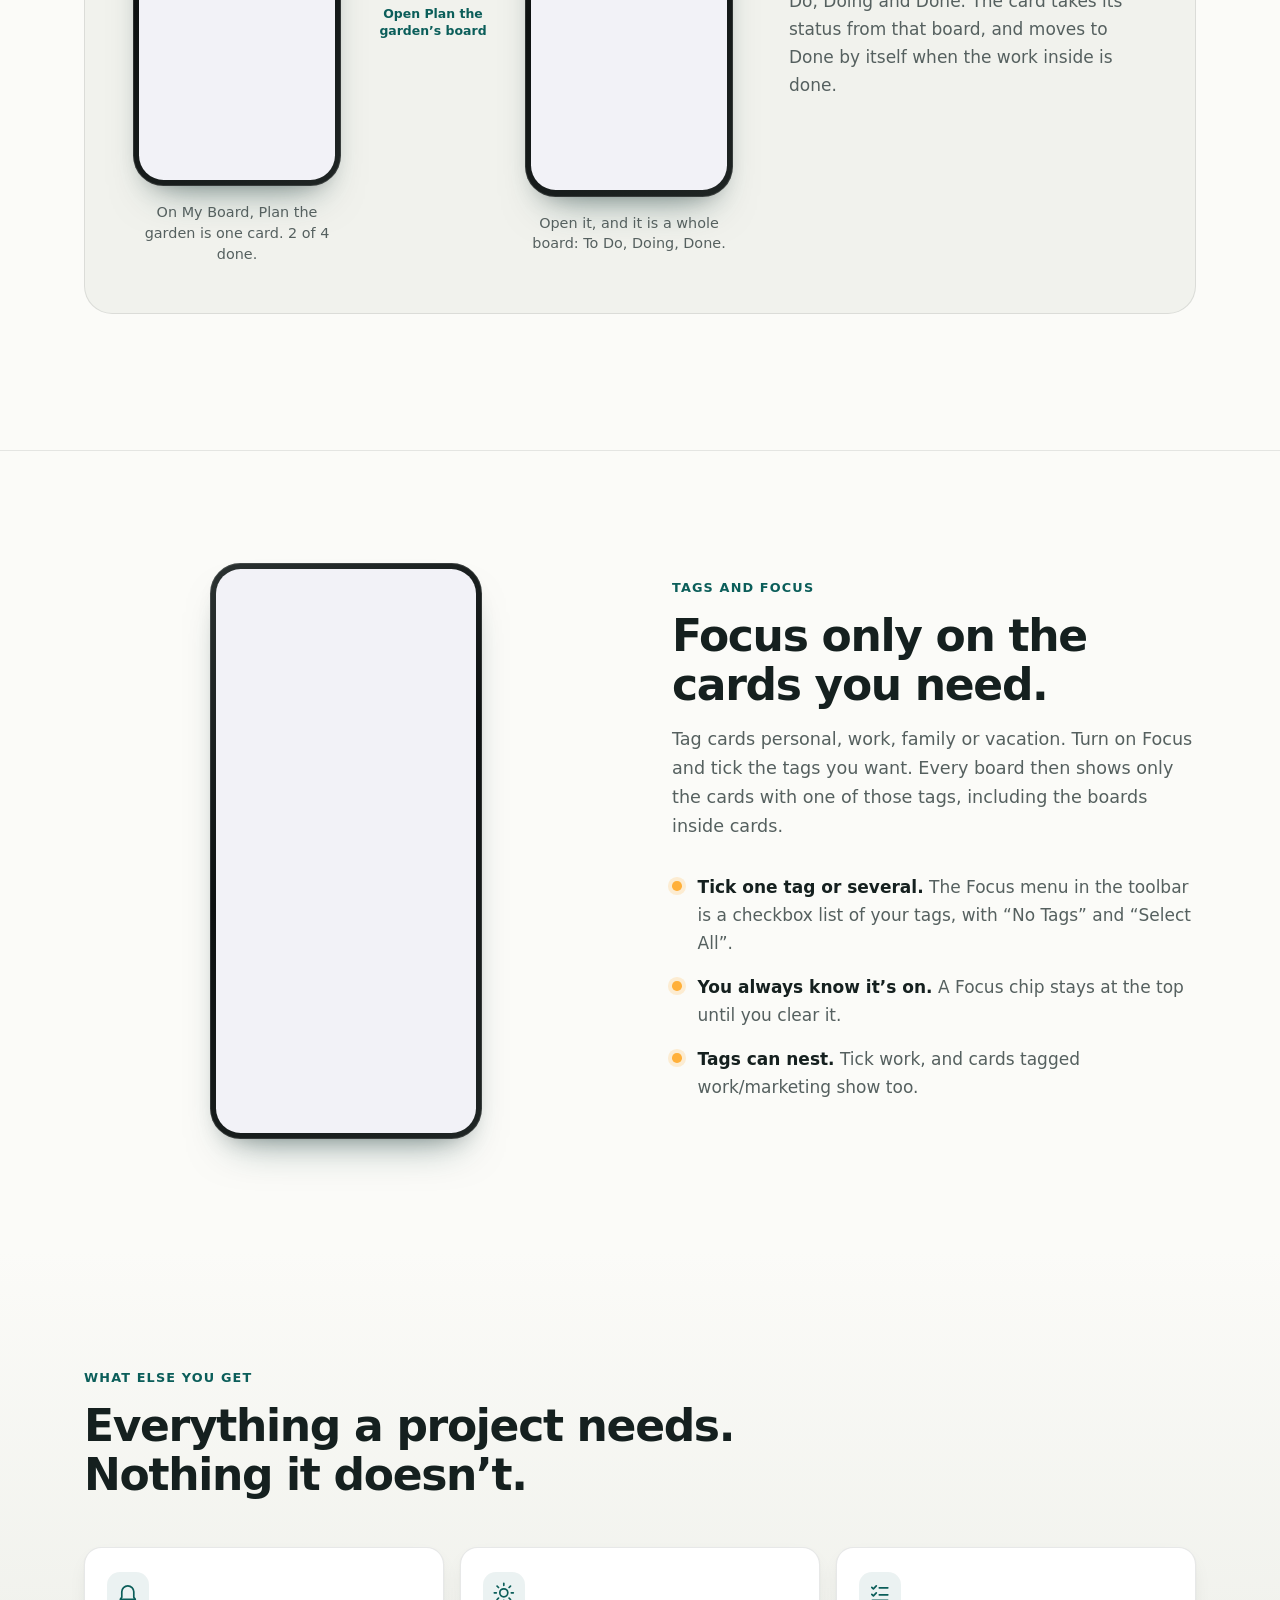
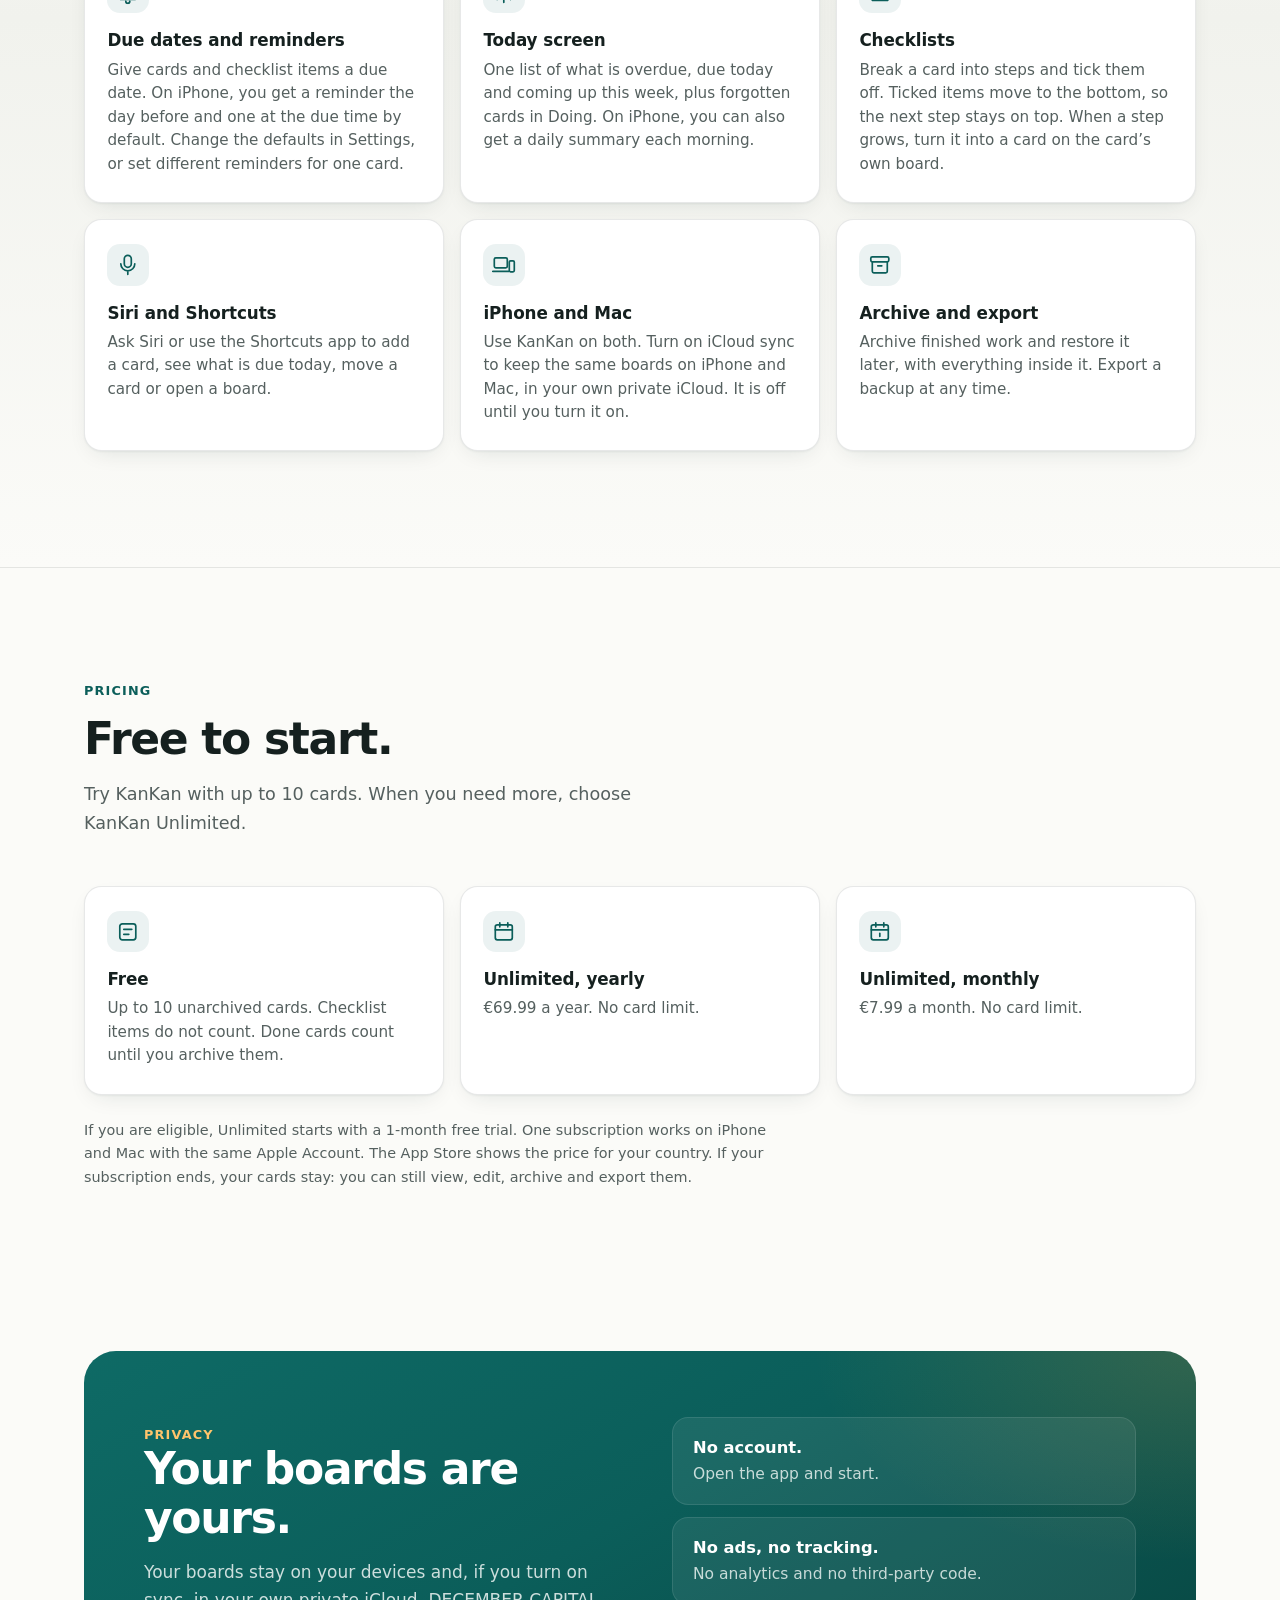
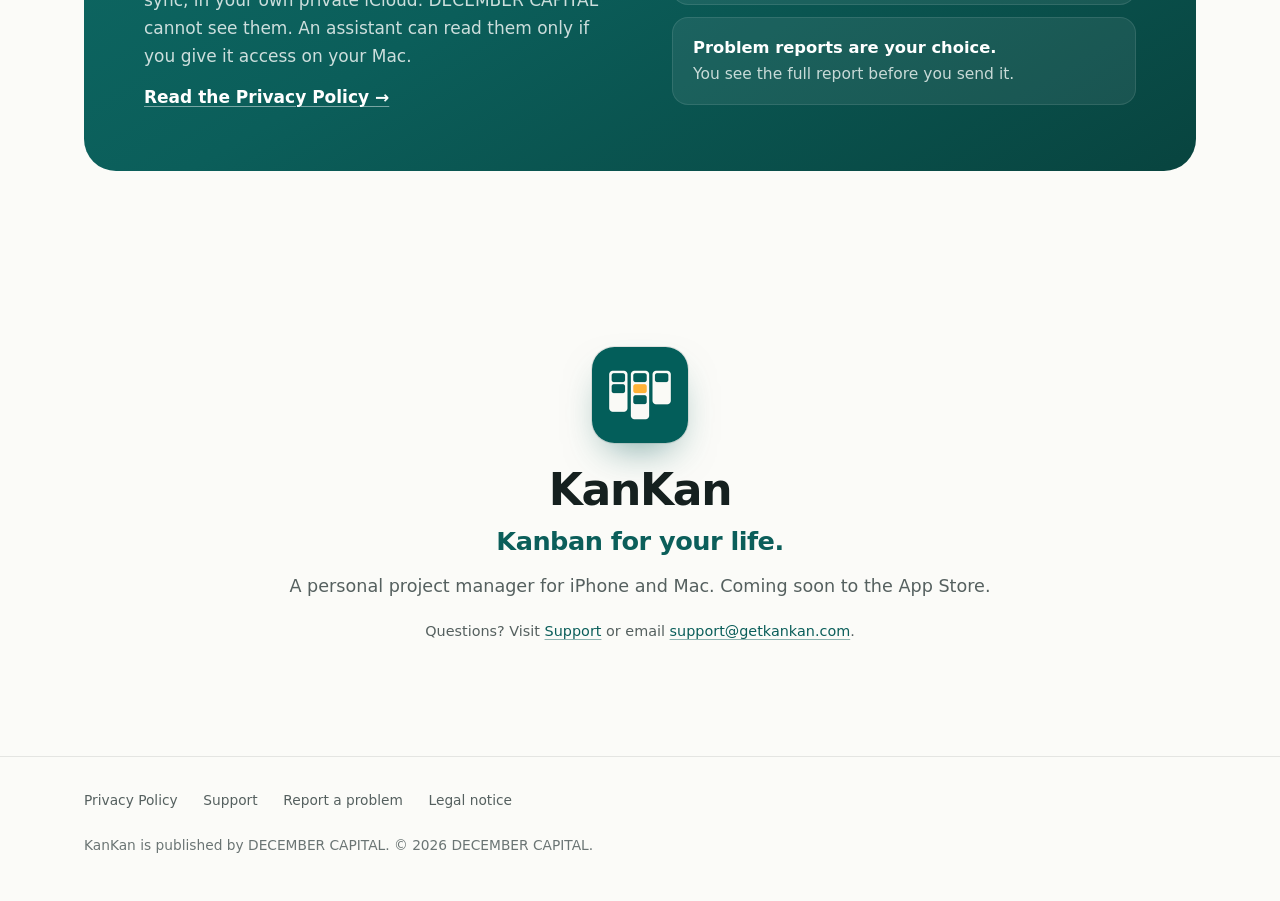
==== commit 249d61a0: "Cache-buster on the link preview image URL Co-Authored-By: Claude Opus 5.5 <noreply@anthropic.com>" ====
--- a/index.html
+++ b/index.html
@@ -18,14 +18,14 @@
 <meta property="og:url" content="https://getkankan.com/">
 <meta property="og:title" content="KanKan: pick up exactly where you left off">
 <meta property="og:description" content="A personal project manager for iPhone and Mac. Every card keeps a log of what you did, so unfinished work is easy to continue. Coming soon to the App Store.">
-<meta property="og:image" content="https://getkankan.com/og-image.png">
+<meta property="og:image" content="https://getkankan.com/og-image.png?v=2">
 <meta property="og:image:width" content="1200">
 <meta property="og:image:height" content="630">
 <meta property="og:image:alt" content="The KanKan app icon, the headline &ldquo;Pick up exactly where you left off.&rdquo; and the line: Personal project manager for iPhone and Mac.">
 <meta name="twitter:card" content="summary_large_image">
 <meta name="twitter:title" content="KanKan: pick up exactly where you left off">
 <meta name="twitter:description" content="A personal project manager for iPhone and Mac. Every card keeps a log of what you did, so unfinished work is easy to continue.">
-<meta name="twitter:image" content="https://getkankan.com/og-image.png">
+<meta name="twitter:image" content="https://getkankan.com/og-image.png?v=2">
 <meta name="twitter:image:alt" content="The KanKan app icon, the headline &ldquo;Pick up exactly where you left off.&rdquo; and the line: Personal project manager for iPhone and Mac.">
 <link rel="stylesheet" href="style.css">
 <script src="js/video.js" defer></script>
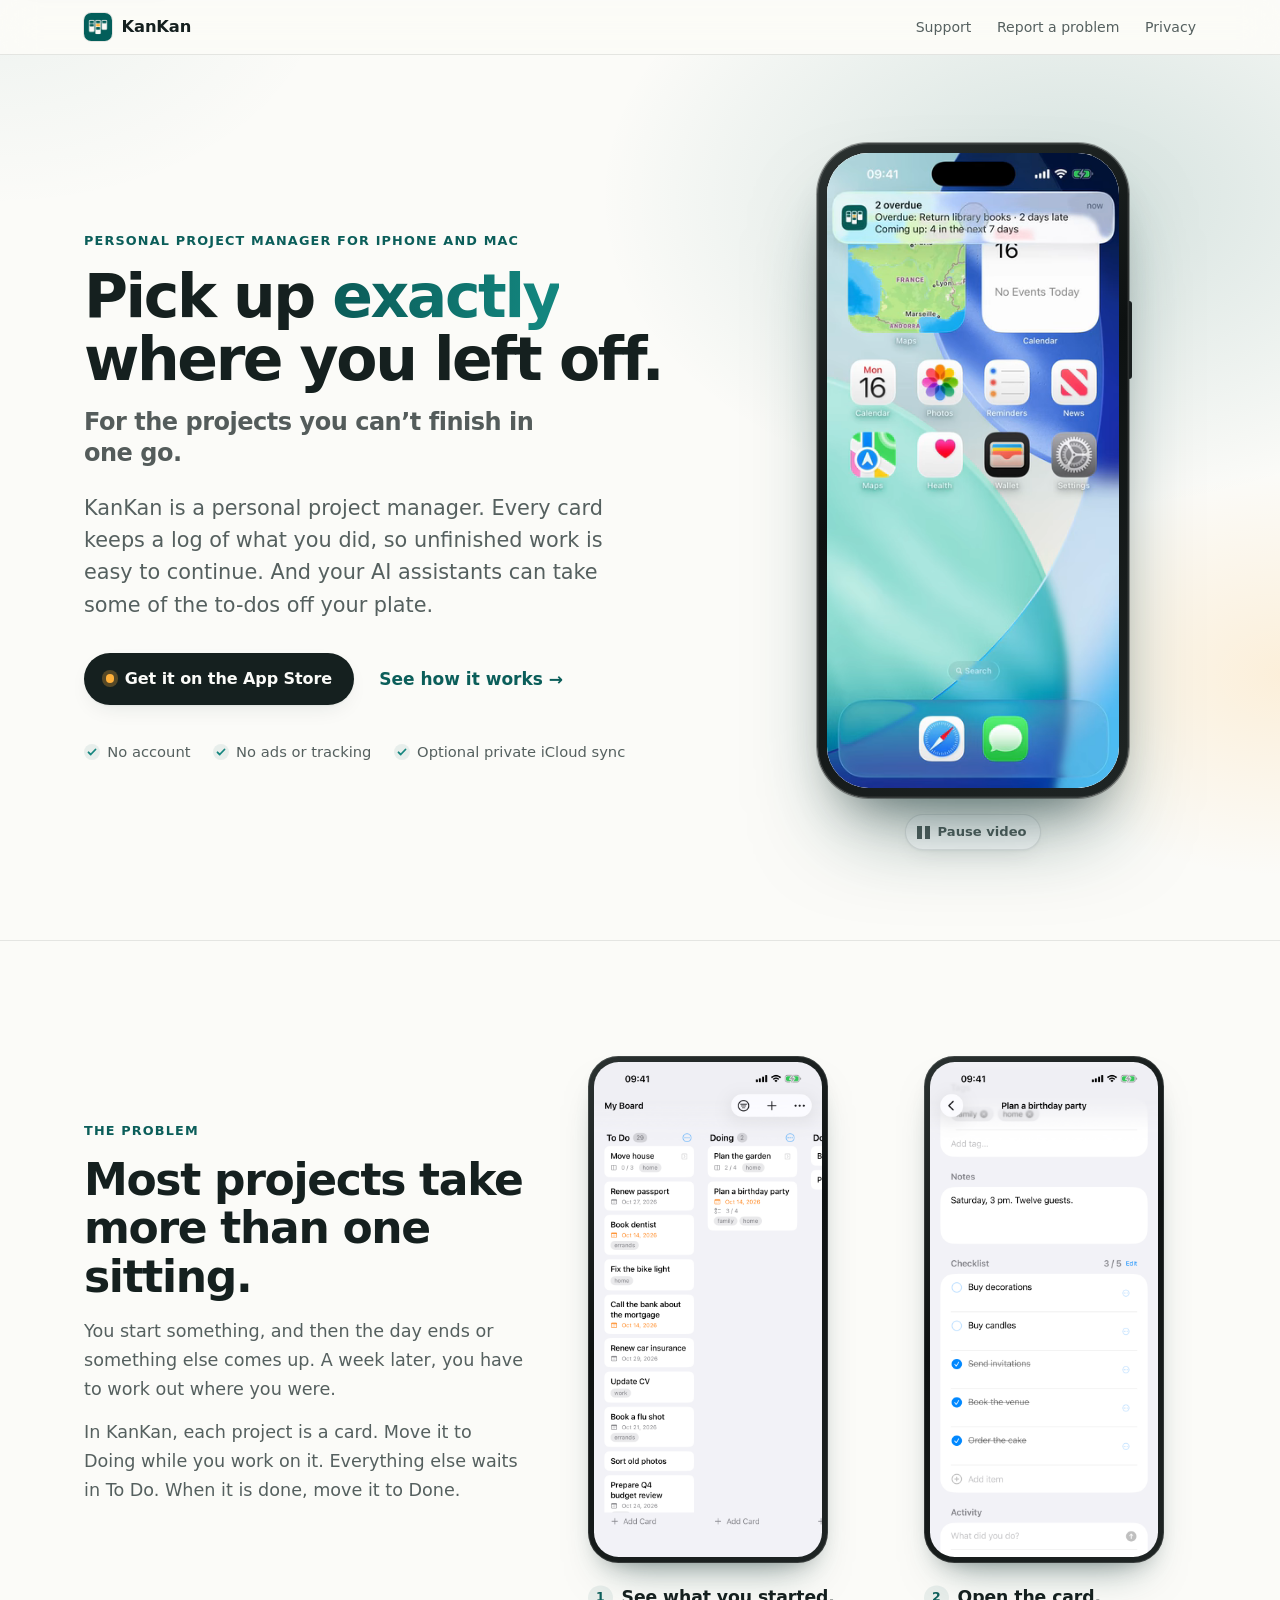
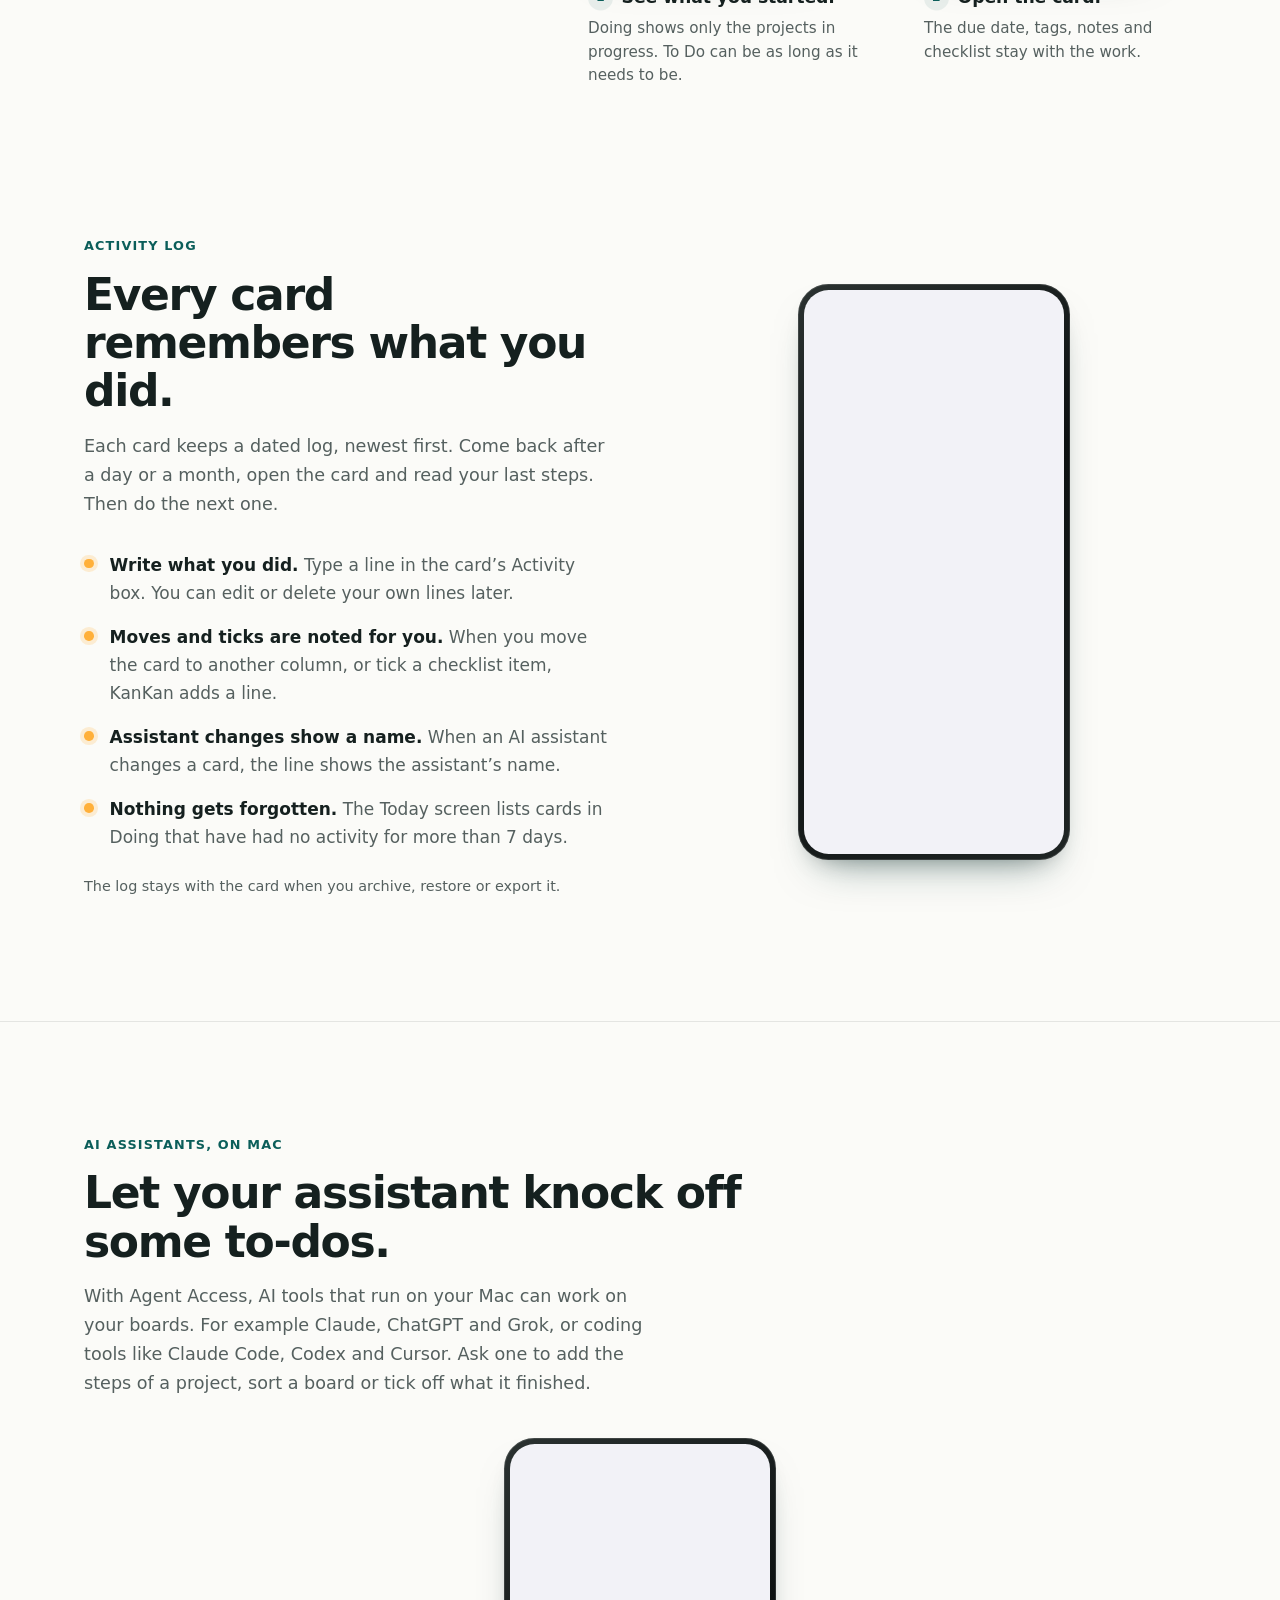
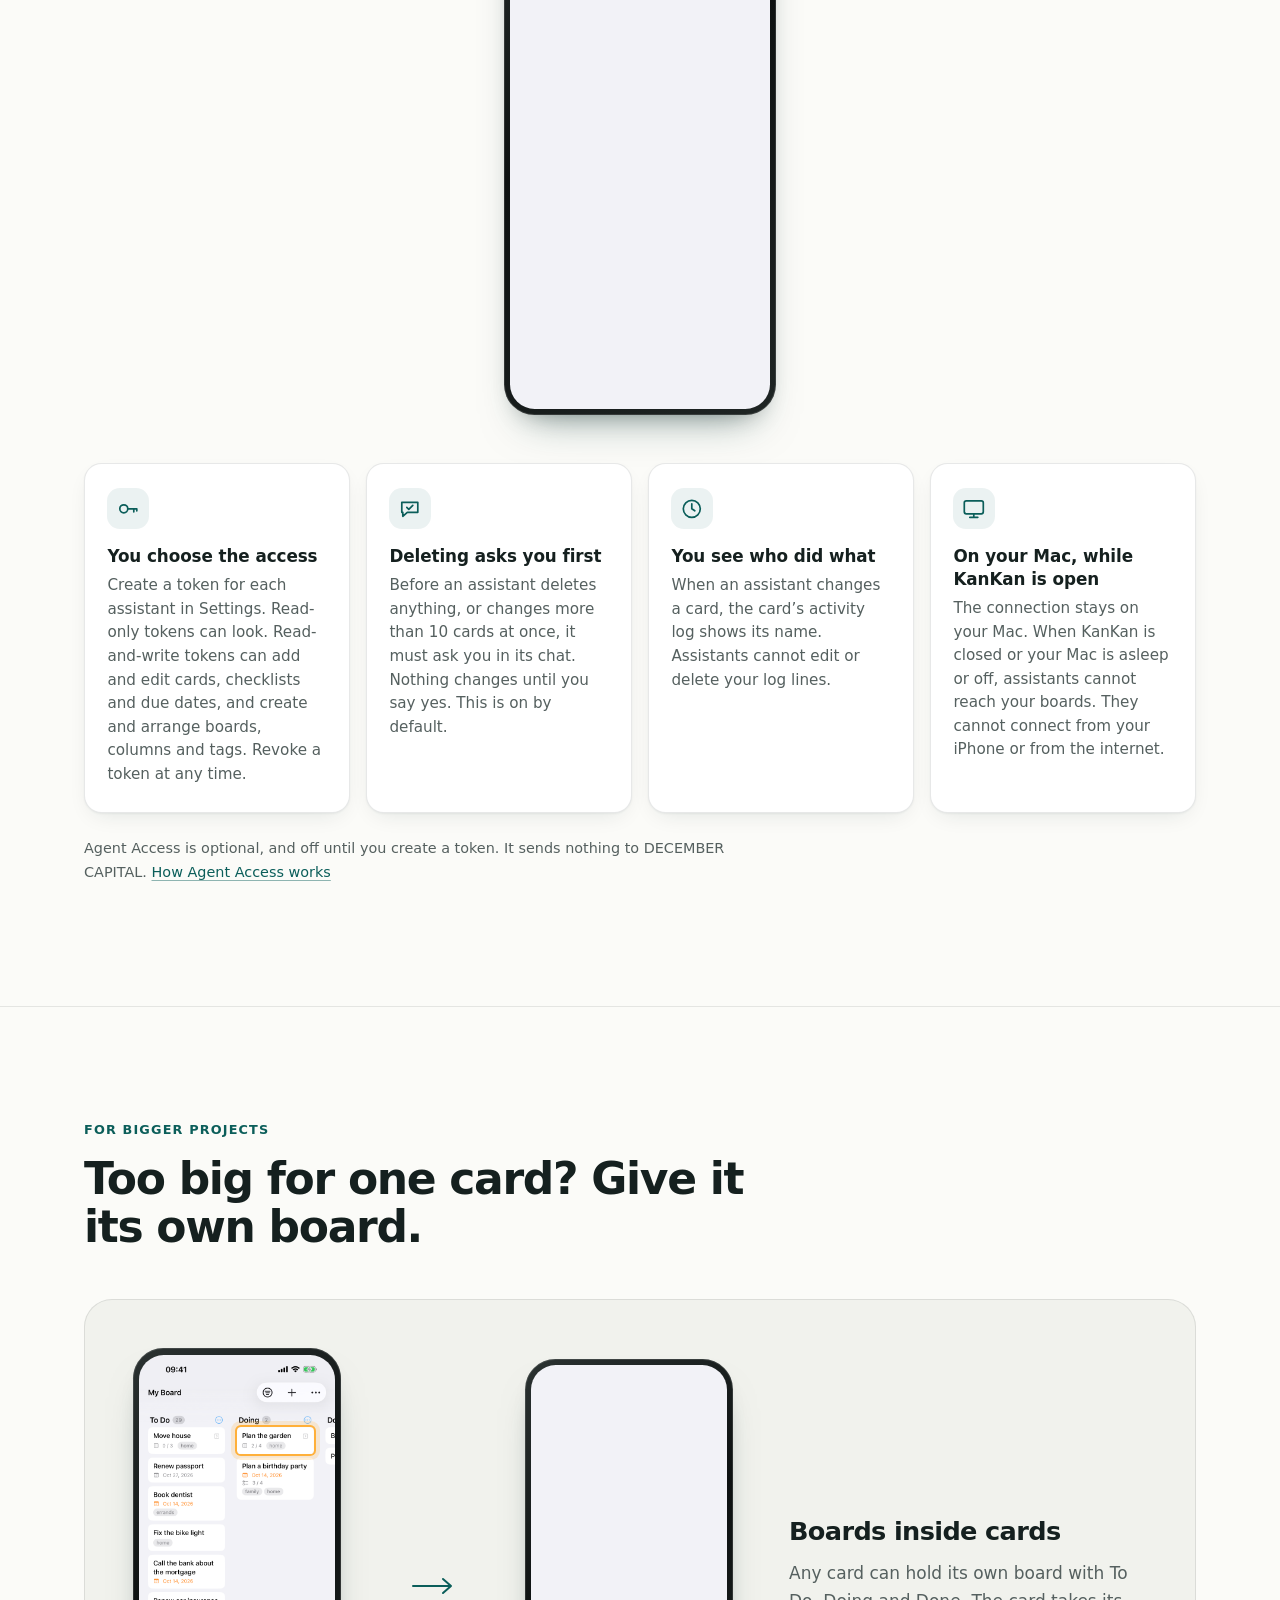
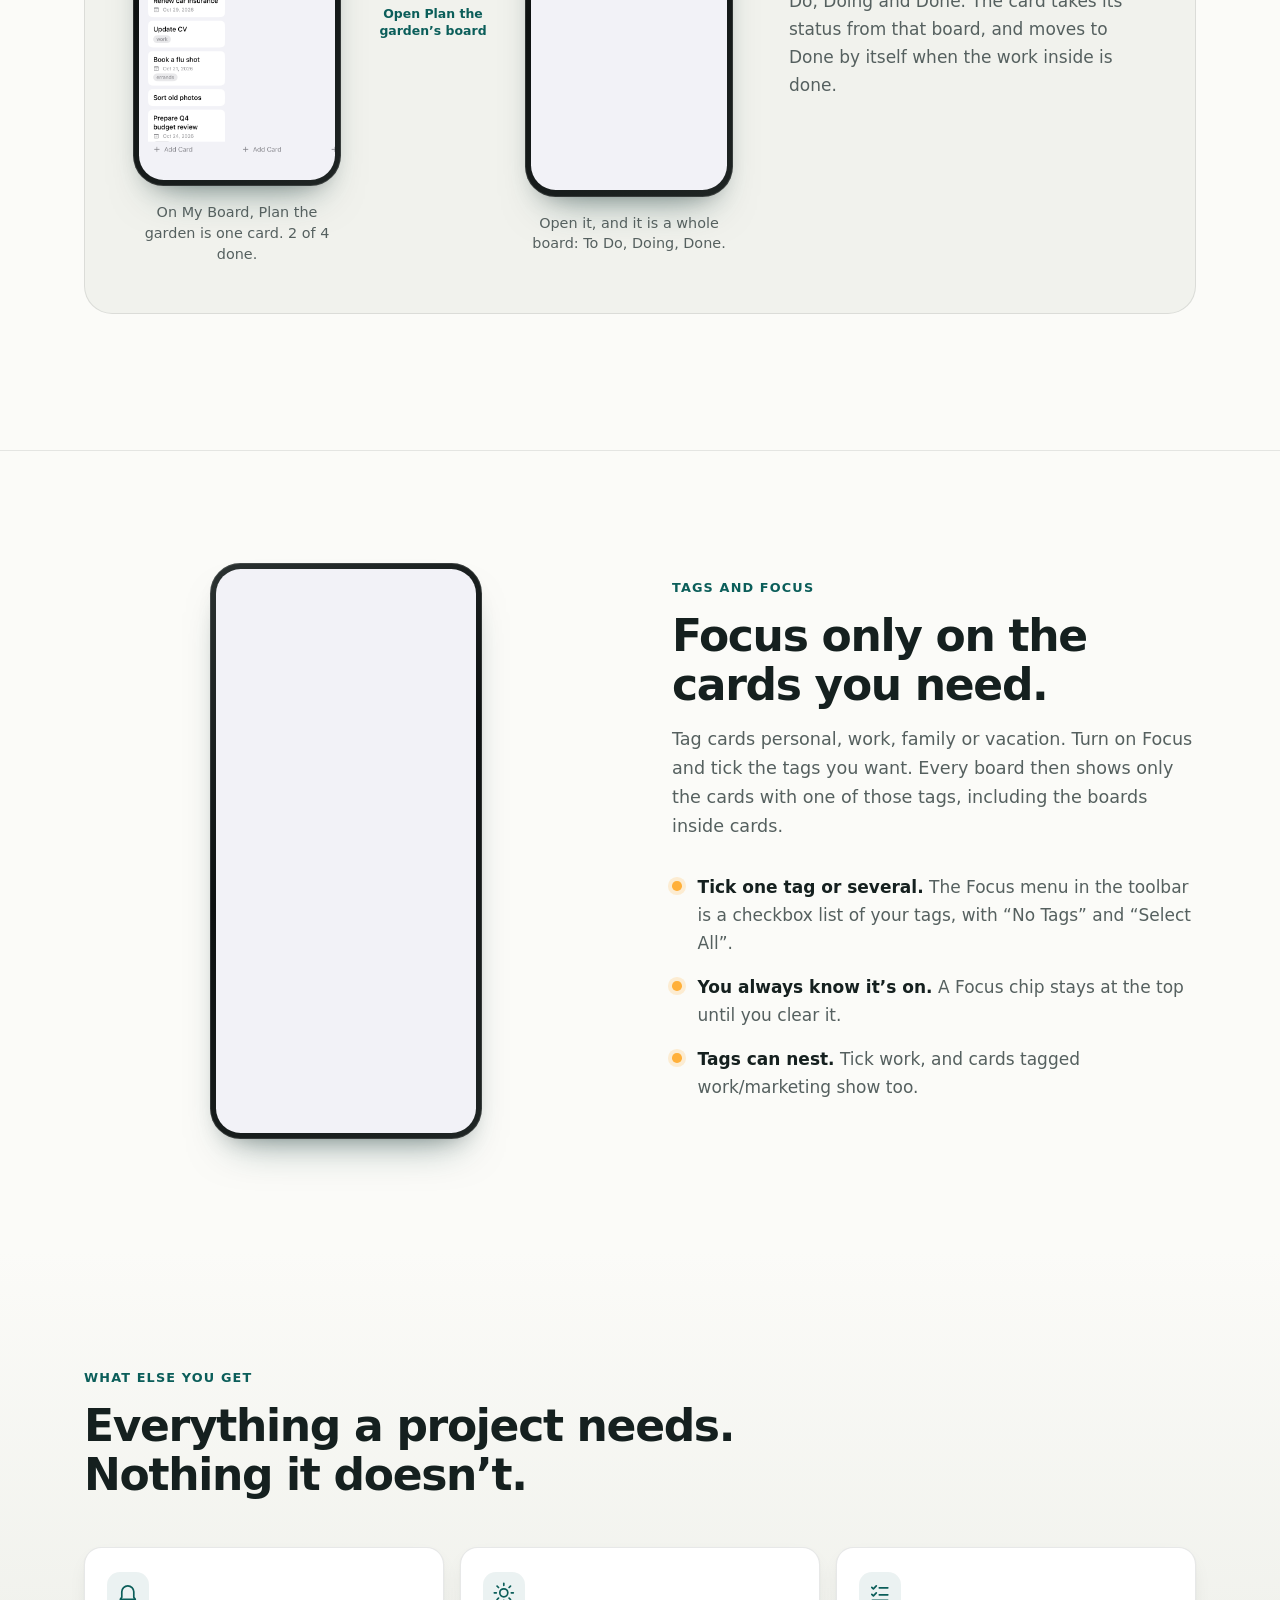
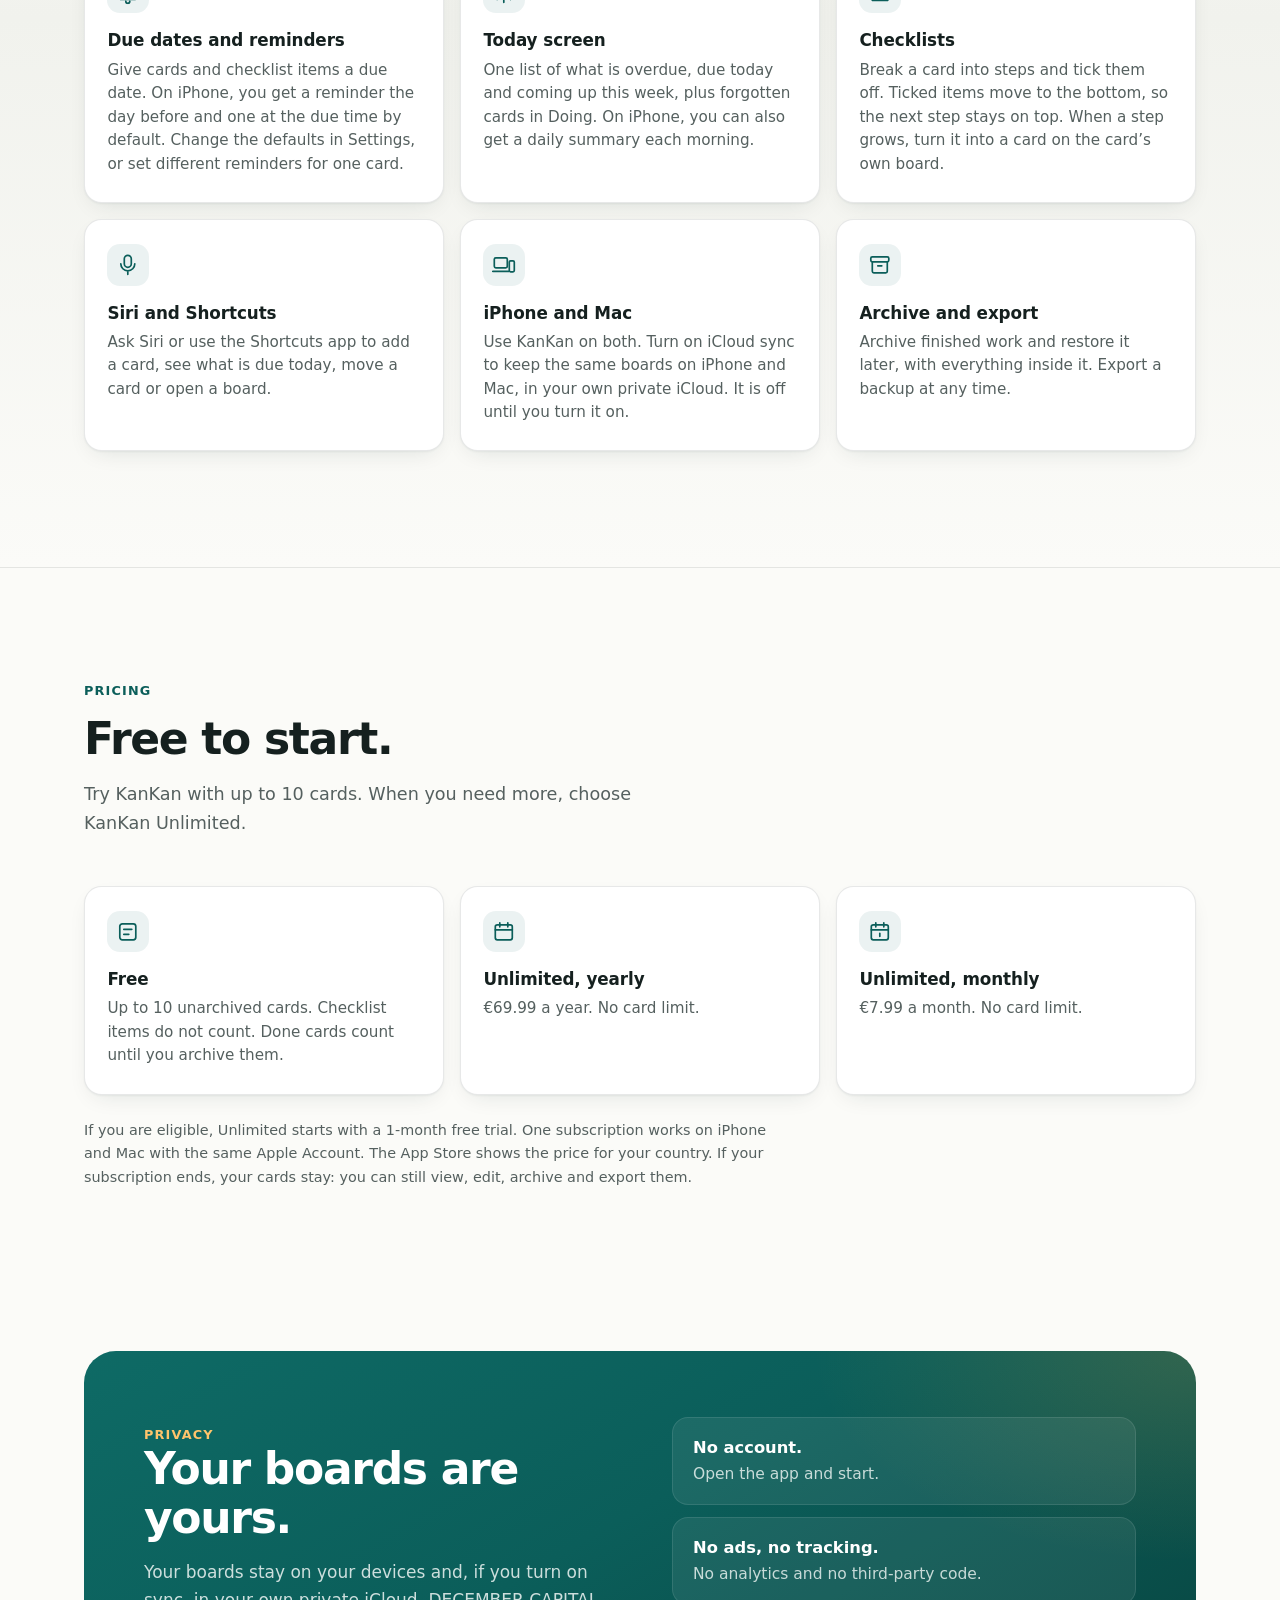
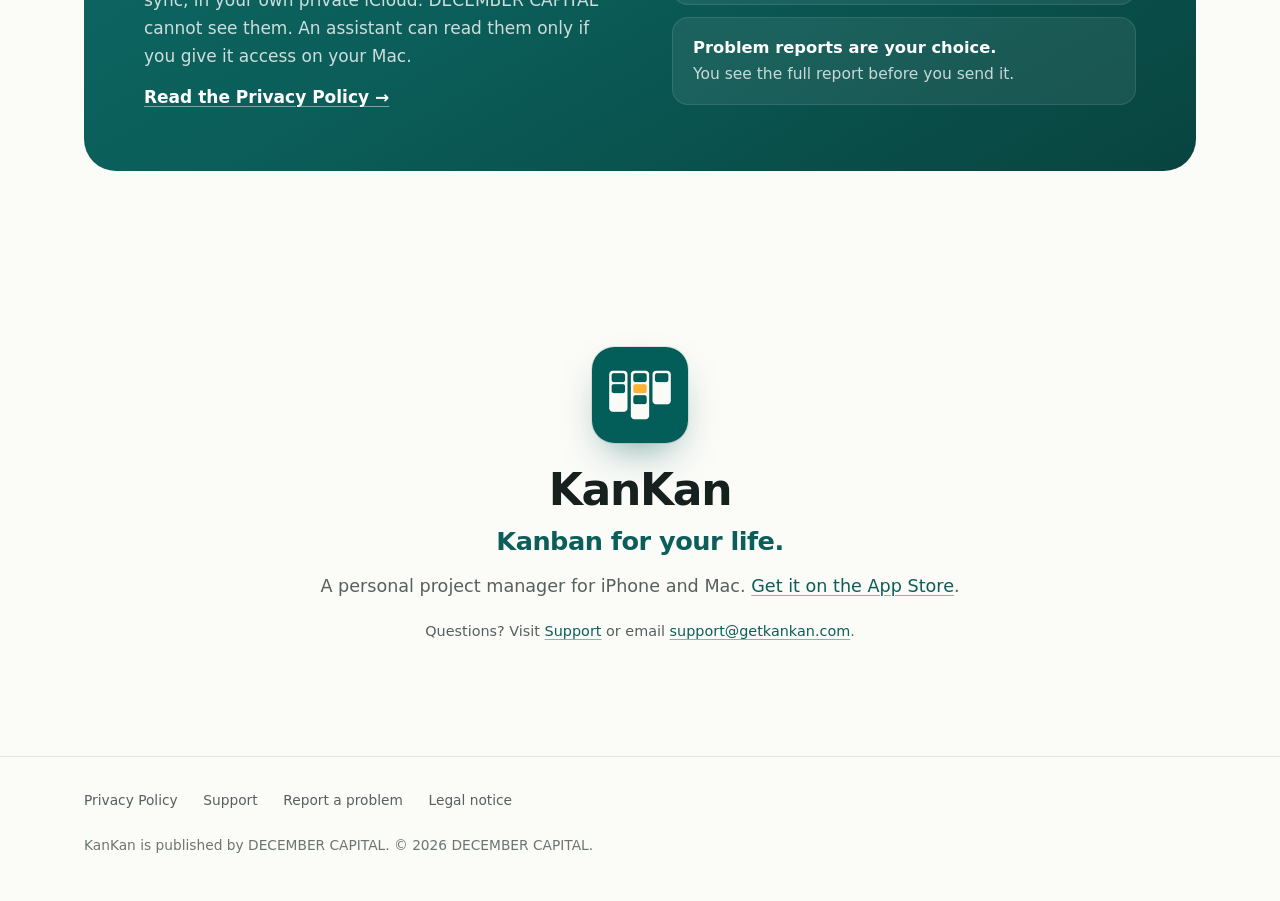
==== commit 1b1e80c2: "App Store link: KanKan 1.0 is live Replace "Coming soon" with "Get it on the App Store" (apps.apple." ====
--- a/index.html
+++ b/index.html
@@ -7,7 +7,7 @@
 <meta http-equiv="Content-Security-Policy" content="default-src 'none'; script-src 'self'; style-src 'self'; img-src 'self'; media-src 'self'; base-uri 'none'; form-action 'none'">
 <meta name="referrer" content="no-referrer">
 <title>KanKan: a personal project manager for iPhone and Mac</title>
-<meta name="description" content="Pick up exactly where you left off. KanKan is a personal project manager for iPhone and Mac. Every card keeps a log of what you did, so unfinished work is easy to continue. Coming soon to the App Store.">
+<meta name="description" content="Pick up exactly where you left off. KanKan is a personal project manager for iPhone and Mac. Every card keeps a log of what you did, so unfinished work is easy to continue. On the App Store for iPhone and Mac.">
 <link rel="canonical" href="https://getkankan.com/">
 <link rel="icon" href="favicon-32.png" sizes="32x32" type="image/png">
 <link rel="apple-touch-icon" href="apple-touch-icon.png">
@@ -17,7 +17,7 @@
 <meta property="og:site_name" content="KanKan">
 <meta property="og:url" content="https://getkankan.com/">
 <meta property="og:title" content="KanKan: pick up exactly where you left off">
-<meta property="og:description" content="A personal project manager for iPhone and Mac. Every card keeps a log of what you did, so unfinished work is easy to continue. Coming soon to the App Store.">
+<meta property="og:description" content="A personal project manager for iPhone and Mac. Every card keeps a log of what you did, so unfinished work is easy to continue. On the App Store for iPhone and Mac.">
 <meta property="og:image" content="https://getkankan.com/og-image.png?v=2">
 <meta property="og:image:width" content="1200">
 <meta property="og:image:height" content="630">
@@ -44,10 +44,9 @@
 <p class="subline">For the projects you can&rsquo;t finish in one go.</p>
 <p class="lead">KanKan is a personal project manager. Every card keeps a log of what you did, so unfinished work is easy to continue. And your AI assistants can take some of the to-dos off your plate.</p>
 <div class="cta-row">
-<p class="soon"><span class="dot" aria-hidden="true"></span>Coming soon to the App Store</p>
+<a class="soon" href="https://apps.apple.com/app/id6819729136"><span class="dot" aria-hidden="true"></span>Get it on the App Store</a>
 <a class="textlink" href="#how">See how it works <span aria-hidden="true">&rarr;</span></a>
 </div>
-<!-- APP_STORE_LINK: when the app is live, replace the "Coming soon" paragraph above with a link to the App Store URL. Use Apple's official badge artwork only as Apple's marketing guidelines allow. -->
 <ul class="hero-facts">
 <li>No account</li>
 <li>No ads or tracking</li>
@@ -220,7 +219,7 @@
 <img class="closing-icon" src="img/kankan-icon-192.png" width="96" height="96" alt="KanKan app icon">
 <h2 id="closing-title">KanKan</h2>
 <p class="tagline">Kanban for your life.</p>
-<p class="closing-lead">A personal project manager for iPhone and Mac. Coming soon to the App Store.</p>
+<p class="closing-lead">A personal project manager for iPhone and Mac. <a href="https://apps.apple.com/app/id6819729136">Get it on the App Store</a>.</p>
 <p class="meta">Questions? Visit <a href="support.html">Support</a> or email <a href="mailto:support@getkankan.com">support@getkankan.com</a>.</p>
 </div>
 </section>
--- a/style.css
+++ b/style.css
@@ -123,6 +123,7 @@
 .hero .lead{font-size:clamp(1.12rem,1.8vw,1.3rem);max-width:34rem;margin:0 0 2rem}
 .cta-row{display:flex;flex-wrap:wrap;align-items:center;gap:1rem 1.6rem}
 .soon{display:inline-flex;align-items:center;gap:.65rem;margin:0;padding:.8rem 1.35rem;border-radius:999px;background:var(--fg);color:var(--bg);font-weight:620;font-size:1rem;letter-spacing:-.005em;box-shadow:var(--shadow)}
+.soon{text-decoration:none}.soon:hover{opacity:.9}
 .soon .dot{width:.55rem;height:.55rem;border-radius:50%;background:var(--accent);box-shadow:0 0 0 4px rgba(255,176,58,.28)}
 .textlink{font-weight:600;text-decoration:none}
 .textlink:hover{text-decoration:underline}
